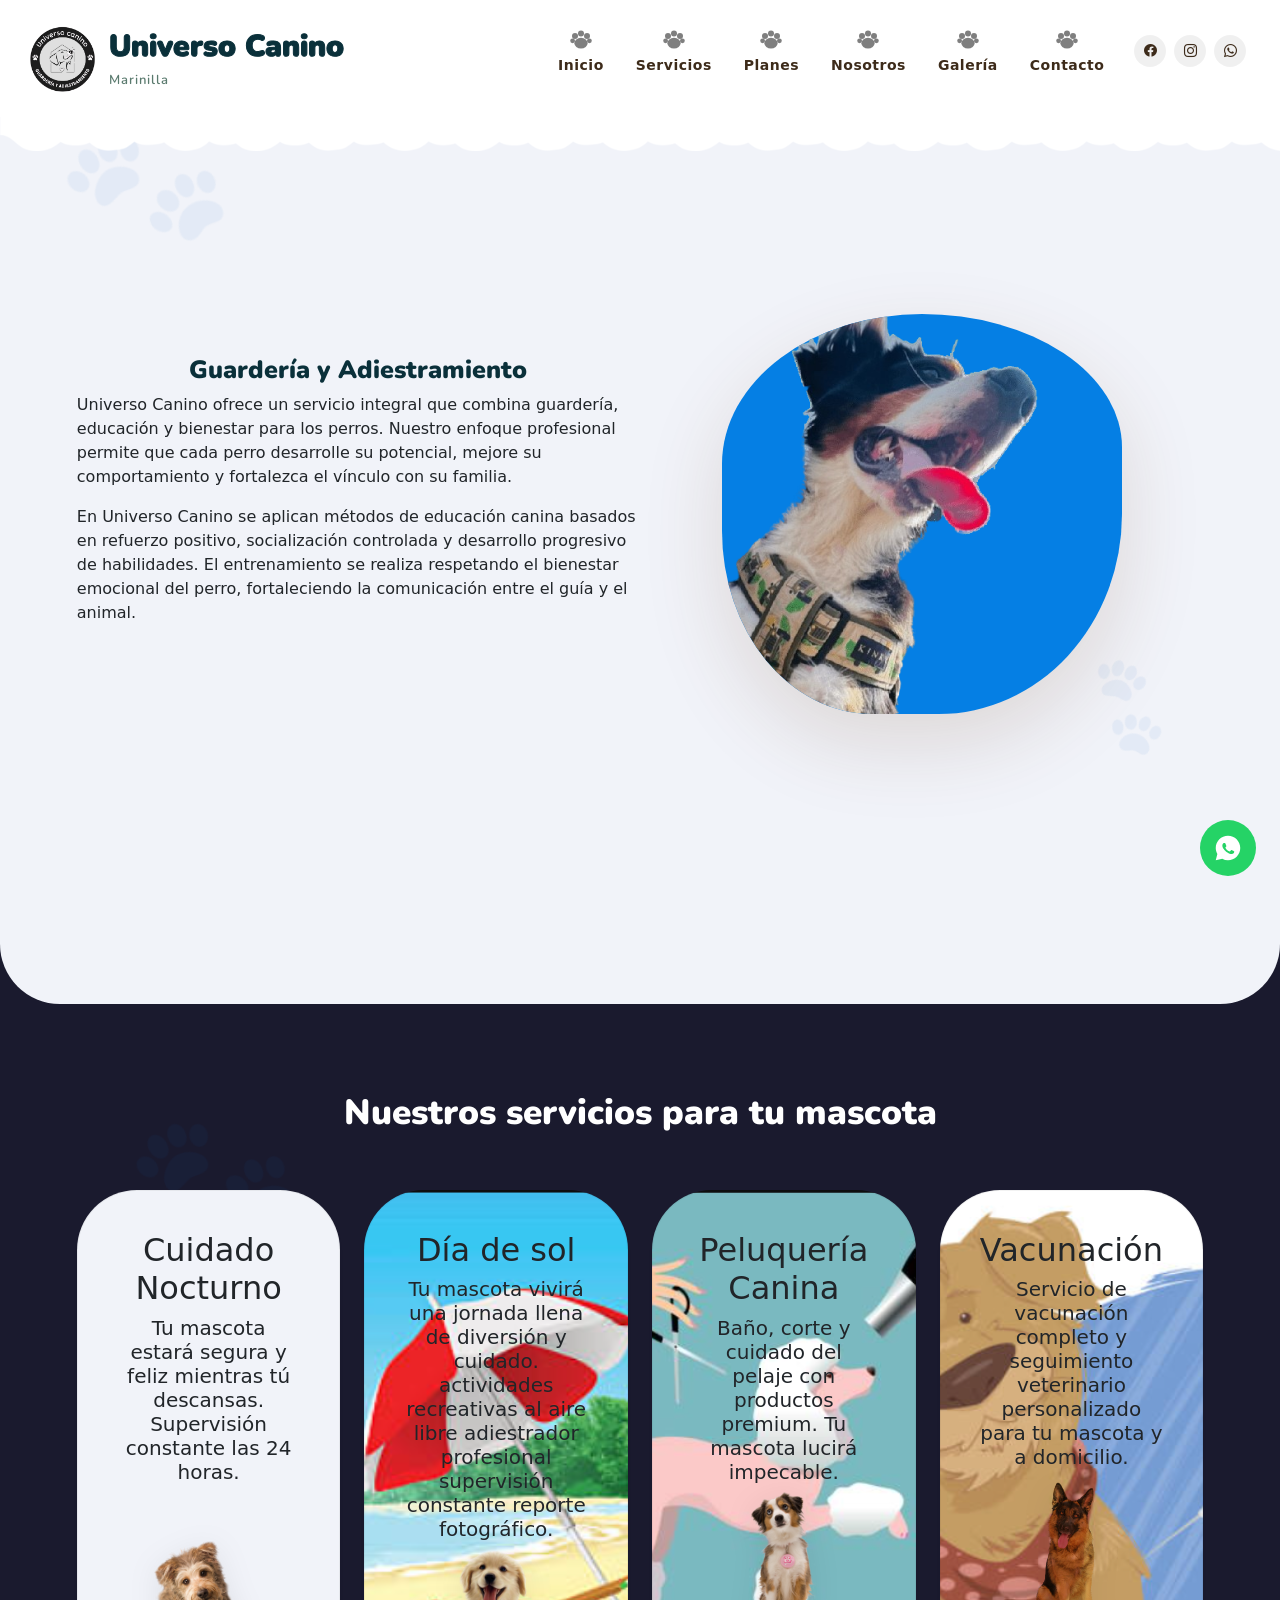
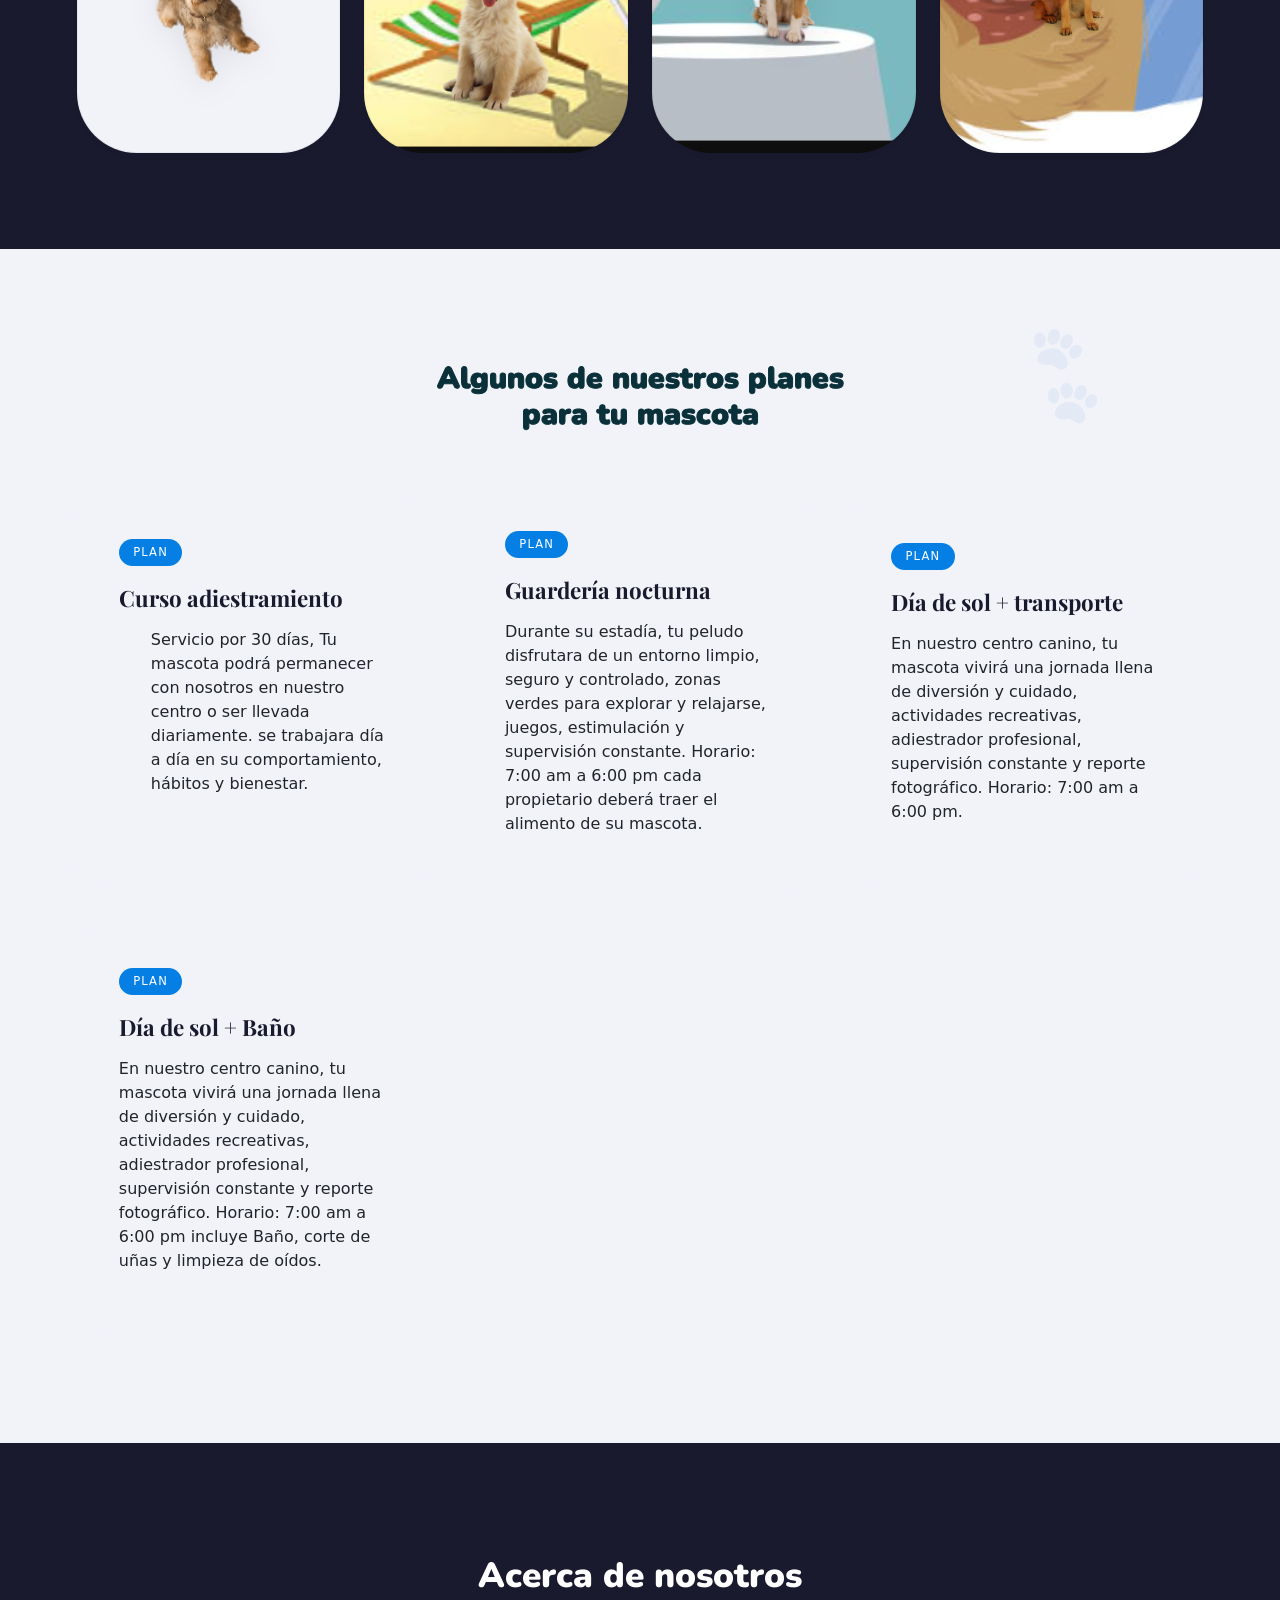
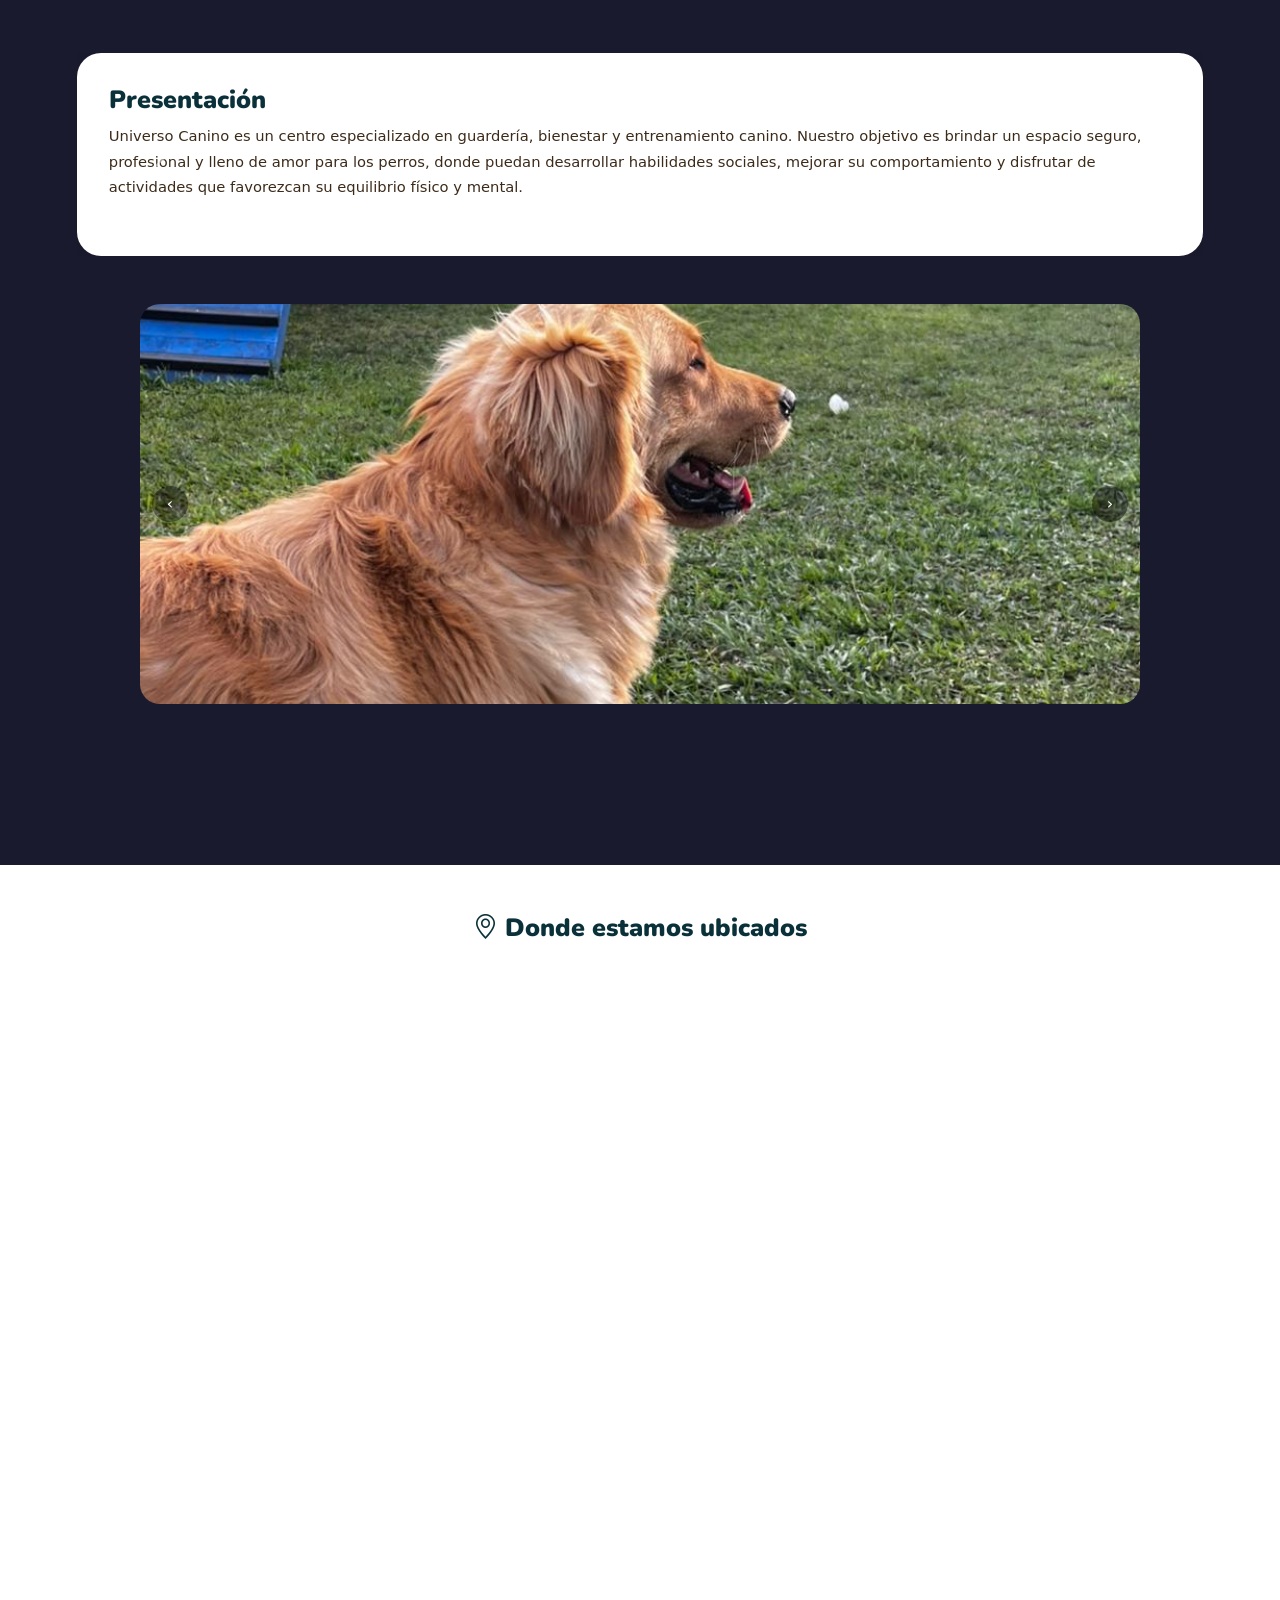
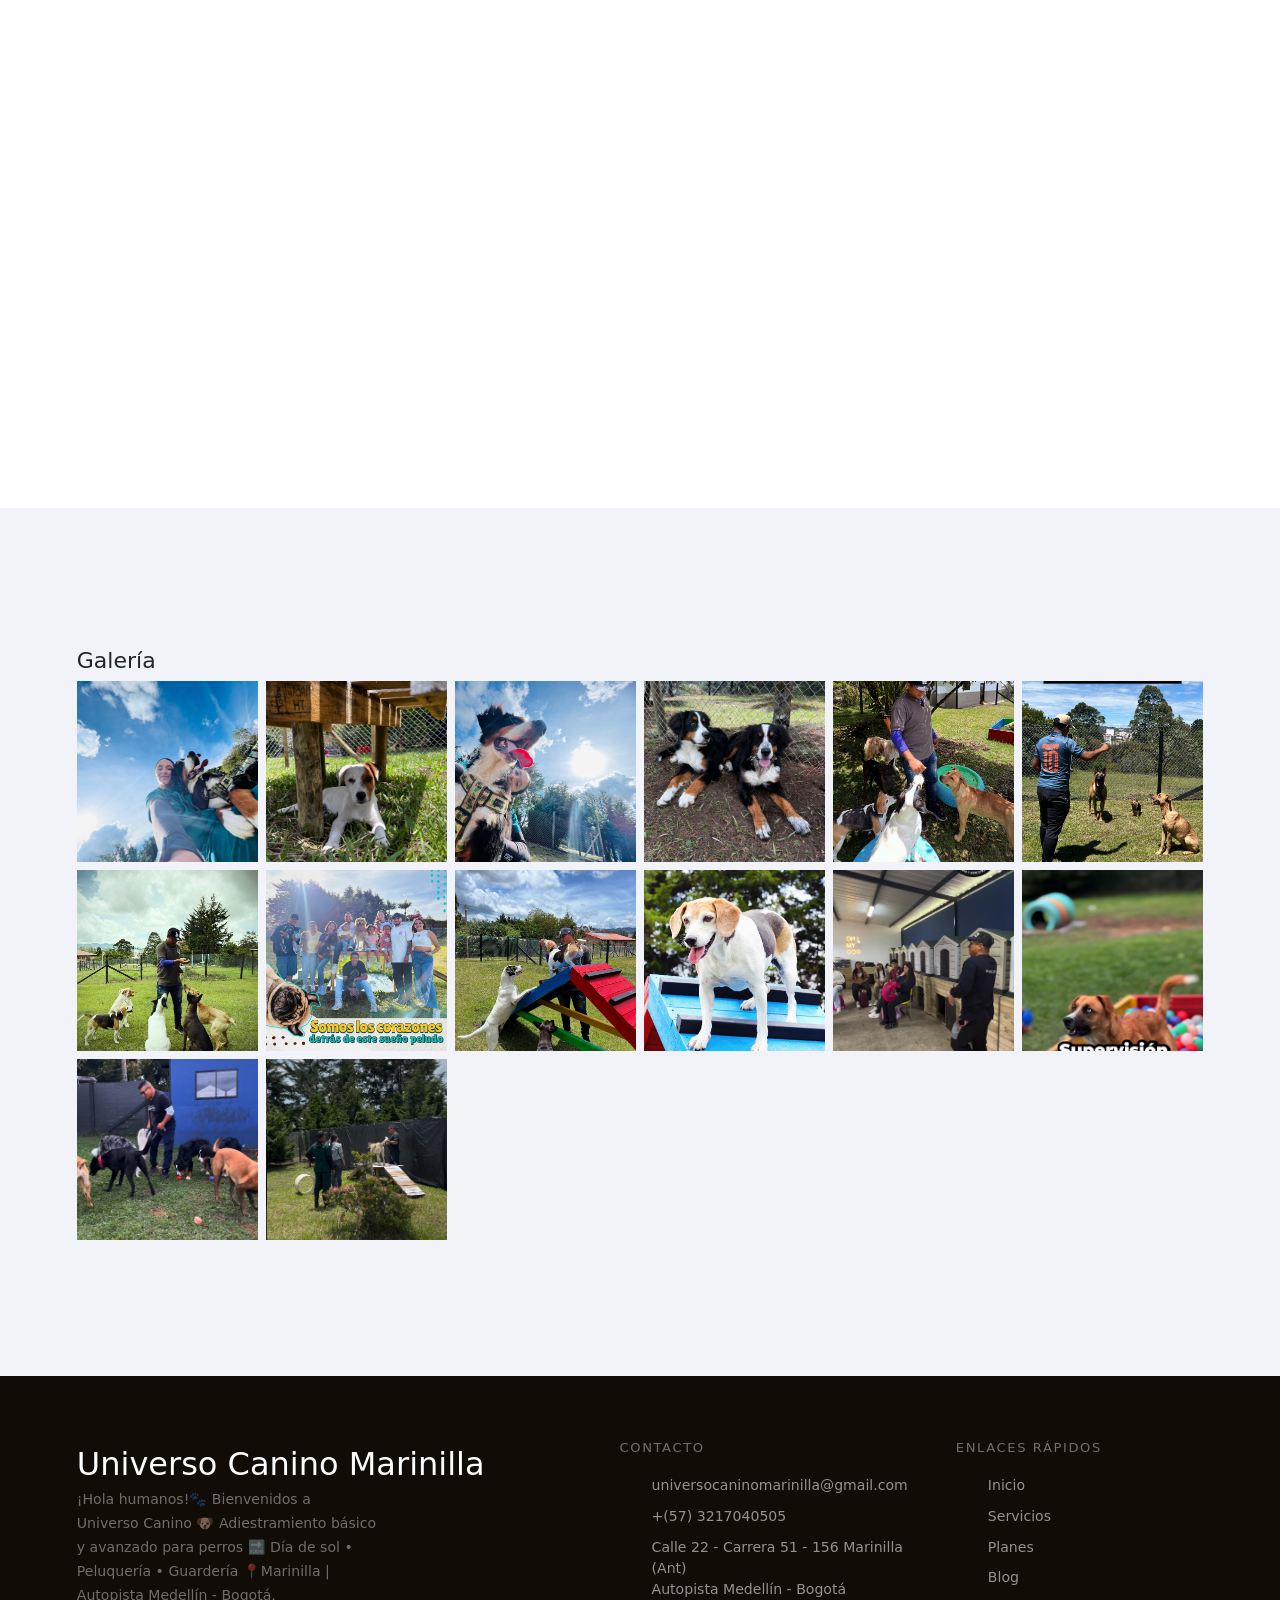
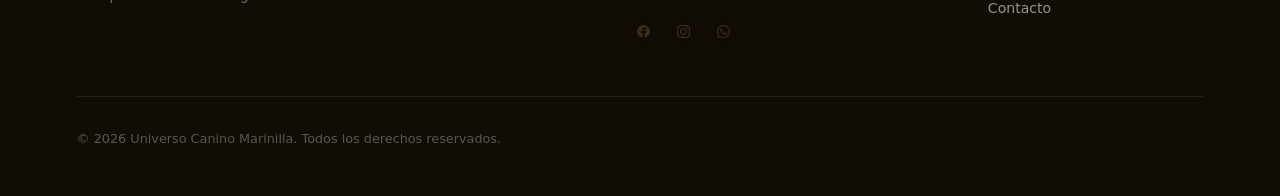
==== index.html @ b0ce4b67 "prueba1" ====
<!DOCTYPE html>
<html lang="es">
  <head>
    <meta charset="UTF-8" />
    <meta name="viewport" content="width=device-width, initial-scale=1.0" />
    <title>Universo Canino</title>
    <link
      href="https://fonts.googleapis.com/css2?family=Playfair+Display:ital,wght@0,700;0,900;1,700&family=DM+Sans:wght@300;400;500&display=swap"
      rel="stylesheet"
    />
    <link href="css/style.css" rel="stylesheet" />
    <link
      rel="stylesheet"
      href="https://cdn.jsdelivr.net/npm/bootstrap-icons@1.13.1/font/bootstrap-icons.min.css"
    />
    <link
      href="css/bootstrap-5.3.8-dist/bootstrap-5.3.8-dist/css/bootstrap.min.css"
      rel="stylesheet"
    />
    <script src="css/bootstrap-5.3.8-dist/bootstrap-5.3.8-dist/js/bootstrap.bundle.min.js"></script>

  </head>
  <body>
    <!-- NAV -->
    <div class="nav-wrapper">
      <nav id="navbar">
        <div class="nav-brand">
          <img src="img/logo.png" alt="universocanino" width="15%" />
          <div>
            <h4 class="title">Universo Canino</h4>
            <h6 class="nav-subtitle">Marinilla</h6>
          </div>
        </div>
        <ul class="nav-links" id="navLinks">
          <li>
            <a href="#inicio">
              <div class="paw-trail">
                <svg class="trail-paw" viewBox="0 0 20 20">
                  <ellipse
                    cx="10"
                    cy="13"
                    rx="6"
                    ry="5"
                    fill="rgba(233,69,96,0.7)"
                  />
                  <circle cx="6" cy="7" r="2.5" fill="rgba(233,69,96,0.7)" />
                  <circle cx="14" cy="7" r="2.5" fill="rgba(233,69,96,0.7)" />
                  <circle cx="3" cy="11" r="2" fill="rgba(233,69,96,0.7)" />
                  <circle cx="17" cy="11" r="2" fill="rgba(233,69,96,0.7)" />
                </svg>
                <svg class="trail-paw" viewBox="0 0 20 20">
                  <ellipse
                    cx="10"
                    cy="13"
                    rx="6"
                    ry="5"
                    fill="rgba(233,69,96,0.5)"
                  />
                  <circle cx="6" cy="7" r="2.5" fill="rgba(233,69,96,0.5)" />
                  <circle cx="14" cy="7" r="2.5" fill="rgba(233,69,96,0.5)" />
                  <circle cx="3" cy="11" r="2" fill="rgba(233,69,96,0.5)" />
                  <circle cx="17" cy="11" r="2" fill="rgba(233,69,96,0.5)" />
                </svg>
                <svg class="trail-paw" viewBox="0 0 20 20">
                  <ellipse
                    cx="10"
                    cy="13"
                    rx="6"
                    ry="5"
                    fill="rgba(233,69,96,0.3)"
                  />
                  <circle cx="6" cy="7" r="2.5" fill="rgba(233,69,96,0.3)" />
                  <circle cx="14" cy="7" r="2.5" fill="rgba(233,69,96,0.3)" />
                  <circle cx="3" cy="11" r="2" fill="rgba(233,69,96,0.3)" />
                  <circle cx="17" cy="11" r="2" fill="rgba(233,69,96,0.3)" />
                </svg>
              </div>
              <svg class="paw-icon" viewBox="0 0 40 40">
                <ellipse class="pad" cx="20" cy="27" rx="11" ry="9" />
                <circle class="toe" cx="10" cy="15" r="5" />
                <circle class="toe" cx="20" cy="11" r="5" />
                <circle class="toe" cx="30" cy="15" r="5" />
                <circle class="toe" cx="6" cy="23" r="4" />
                <circle class="toe" cx="34" cy="23" r="4" />
              </svg>
              Inicio
            </a>
          </li>
          <li>
            <a href="#servicios">
              <div class="paw-trail">
                <svg class="trail-paw" viewBox="0 0 20 20">
                  <ellipse
                    cx="10"
                    cy="13"
                    rx="6"
                    ry="5"
                    fill="rgba(233,69,96,0.7)"
                  />
                  <circle cx="6" cy="7" r="2.5" fill="rgba(233,69,96,0.7)" />
                  <circle cx="14" cy="7" r="2.5" fill="rgba(233,69,96,0.7)" />
                  <circle cx="3" cy="11" r="2" fill="rgba(233,69,96,0.7)" />
                  <circle cx="17" cy="11" r="2" fill="rgba(233,69,96,0.7)" />
                </svg>
                <svg class="trail-paw" viewBox="0 0 20 20">
                  <ellipse
                    cx="10"
                    cy="13"
                    rx="6"
                    ry="5"
                    fill="rgba(233,69,96,0.5)"
                  />
                  <circle cx="6" cy="7" r="2.5" fill="rgba(233,69,96,0.5)" />
                  <circle cx="14" cy="7" r="2.5" fill="rgba(233,69,96,0.5)" />
                  <circle cx="3" cy="11" r="2" fill="rgba(233,69,96,0.5)" />
                  <circle cx="17" cy="11" r="2" fill="rgba(233,69,96,0.5)" />
                </svg>
                <svg class="trail-paw" viewBox="0 0 20 20">
                  <ellipse
                    cx="10"
                    cy="13"
                    rx="6"
                    ry="5"
                    fill="rgba(233,69,96,0.3)"
                  />
                  <circle cx="6" cy="7" r="2.5" fill="rgba(233,69,96,0.3)" />
                  <circle cx="14" cy="7" r="2.5" fill="rgba(233,69,96,0.3)" />
                  <circle cx="3" cy="11" r="2" fill="rgba(233,69,96,0.3)" />
                  <circle cx="17" cy="11" r="2" fill="rgba(233,69,96,0.3)" />
                </svg>
              </div>
              <svg class="paw-icon" viewBox="0 0 40 40">
                <ellipse class="pad" cx="20" cy="27" rx="11" ry="9" />
                <circle class="toe" cx="10" cy="15" r="5" />
                <circle class="toe" cx="20" cy="11" r="5" />
                <circle class="toe" cx="30" cy="15" r="5" />
                <circle class="toe" cx="6" cy="23" r="4" />
                <circle class="toe" cx="34" cy="23" r="4" />
              </svg>
              Servicios
            </a>
          </li>
          <li>
            <a href="#planes">
              <div class="paw-trail">
                <svg class="trail-paw" viewBox="0 0 20 20">
                  <ellipse
                    cx="10"
                    cy="13"
                    rx="6"
                    ry="5"
                    fill="rgba(233,69,96,0.7)"
                  />
                  <circle cx="6" cy="7" r="2.5" fill="rgba(233,69,96,0.7)" />
                  <circle cx="14" cy="7" r="2.5" fill="rgba(233,69,96,0.7)" />
                  <circle cx="3" cy="11" r="2" fill="rgba(233,69,96,0.7)" />
                  <circle cx="17" cy="11" r="2" fill="rgba(233,69,96,0.7)" />
                </svg>
                <svg class="trail-paw" viewBox="0 0 20 20">
                  <ellipse
                    cx="10"
                    cy="13"
                    rx="6"
                    ry="5"
                    fill="rgba(233,69,96,0.5)"
                  />
                  <circle cx="6" cy="7" r="2.5" fill="rgba(233,69,96,0.5)" />
                  <circle cx="14" cy="7" r="2.5" fill="rgba(233,69,96,0.5)" />
                  <circle cx="3" cy="11" r="2" fill="rgba(233,69,96,0.5)" />
                  <circle cx="17" cy="11" r="2" fill="rgba(233,69,96,0.5)" />
                </svg>
                <svg class="trail-paw" viewBox="0 0 20 20">
                  <ellipse
                    cx="10"
                    cy="13"
                    rx="6"
                    ry="5"
                    fill="rgba(233,69,96,0.3)"
                  />
                  <circle cx="6" cy="7" r="2.5" fill="rgba(233,69,96,0.3)" />
                  <circle cx="14" cy="7" r="2.5" fill="rgba(233,69,96,0.3)" />
                  <circle cx="3" cy="11" r="2" fill="rgba(233,69,96,0.3)" />
                  <circle cx="17" cy="11" r="2" fill="rgba(233,69,96,0.3)" />
                </svg>
              </div>
              <svg class="paw-icon" viewBox="0 0 40 40">
                <ellipse class="pad" cx="20" cy="27" rx="11" ry="9" />
                <circle class="toe" cx="10" cy="15" r="5" />
                <circle class="toe" cx="20" cy="11" r="5" />
                <circle class="toe" cx="30" cy="15" r="5" />
                <circle class="toe" cx="6" cy="23" r="4" />
                <circle class="toe" cx="34" cy="23" r="4" />
              </svg>
              Planes
            </a>
          </li>
          <li>
            <a href="#nosotros">
              <div class="paw-trail">
                <svg class="trail-paw" viewBox="0 0 20 20">
                  <ellipse
                    cx="10"
                    cy="13"
                    rx="6"
                    ry="5"
                    fill="rgba(233,69,96,0.7)"
                  />
                  <circle cx="6" cy="7" r="2.5" fill="rgba(233,69,96,0.7)" />
                  <circle cx="14" cy="7" r="2.5" fill="rgba(233,69,96,0.7)" />
                  <circle cx="3" cy="11" r="2" fill="rgba(233,69,96,0.7)" />
                  <circle cx="17" cy="11" r="2" fill="rgba(233,69,96,0.7)" />
                </svg>
                <svg class="trail-paw" viewBox="0 0 20 20">
                  <ellipse
                    cx="10"
                    cy="13"
                    rx="6"
                    ry="5"
                    fill="rgba(233,69,96,0.5)"
                  />
                  <circle cx="6" cy="7" r="2.5" fill="rgba(233,69,96,0.5)" />
                  <circle cx="14" cy="7" r="2.5" fill="rgba(233,69,96,0.5)" />
                  <circle cx="3" cy="11" r="2" fill="rgba(233,69,96,0.5)" />
                  <circle cx="17" cy="11" r="2" fill="rgba(233,69,96,0.5)" />
                </svg>
                <svg class="trail-paw" viewBox="0 0 20 20">
                  <ellipse
                    cx="10"
                    cy="13"
                    rx="6"
                    ry="5"
                    fill="rgba(233,69,96,0.3)"
                  />
                  <circle cx="6" cy="7" r="2.5" fill="rgba(233,69,96,0.3)" />
                  <circle cx="14" cy="7" r="2.5" fill="rgba(233,69,96,0.3)" />
                  <circle cx="3" cy="11" r="2" fill="rgba(233,69,96,0.3)" />
                  <circle cx="17" cy="11" r="2" fill="rgba(233,69,96,0.3)" />
                </svg>
              </div>
              <svg class="paw-icon" viewBox="0 0 40 40">
                <ellipse class="pad" cx="20" cy="27" rx="11" ry="9" />
                <circle class="toe" cx="10" cy="15" r="5" />
                <circle class="toe" cx="20" cy="11" r="5" />
                <circle class="toe" cx="30" cy="15" r="5" />
                <circle class="toe" cx="6" cy="23" r="4" />
                <circle class="toe" cx="34" cy="23" r="4" />
              </svg>
              Nosotros
            </a>
          </li>
          <li>
            <a href="#blog">
              <div class="paw-trail">
                <svg class="trail-paw" viewBox="0 0 20 20">
                  <ellipse
                    cx="10"
                    cy="13"
                    rx="6"
                    ry="5"
                    fill="rgba(233,69,96,0.7)"
                  />
                  <circle cx="6" cy="7" r="2.5" fill="rgba(233,69,96,0.7)" />
                  <circle cx="14" cy="7" r="2.5" fill="rgba(233,69,96,0.7)" />
                  <circle cx="3" cy="11" r="2" fill="rgba(233,69,96,0.7)" />
                  <circle cx="17" cy="11" r="2" fill="rgba(233,69,96,0.7)" />
                </svg>
                <svg class="trail-paw" viewBox="0 0 20 20">
                  <ellipse
                    cx="10"
                    cy="13"
                    rx="6"
                    ry="5"
                    fill="rgba(233,69,96,0.5)"
                  />
                  <circle cx="6" cy="7" r="2.5" fill="rgba(233,69,96,0.5)" />
                  <circle cx="14" cy="7" r="2.5" fill="rgba(233,69,96,0.5)" />
                  <circle cx="3" cy="11" r="2" fill="rgba(233,69,96,0.5)" />
                  <circle cx="17" cy="11" r="2" fill="rgba(233,69,96,0.5)" />
                </svg>
                <svg class="trail-paw" viewBox="0 0 20 20">
                  <ellipse
                    cx="10"
                    cy="13"
                    rx="6"
                    ry="5"
                    fill="rgba(233,69,96,0.3)"
                  />
                  <circle cx="6" cy="7" r="2.5" fill="rgba(233,69,96,0.3)" />
                  <circle cx="14" cy="7" r="2.5" fill="rgba(233,69,96,0.3)" />
                  <circle cx="3" cy="11" r="2" fill="rgba(233,69,96,0.3)" />
                  <circle cx="17" cy="11" r="2" fill="rgba(233,69,96,0.3)" />
                </svg>
              </div>
              <svg class="paw-icon" viewBox="0 0 40 40">
                <ellipse class="pad" cx="20" cy="27" rx="11" ry="9" />
                <circle class="toe" cx="10" cy="15" r="5" />
                <circle class="toe" cx="20" cy="11" r="5" />
                <circle class="toe" cx="30" cy="15" r="5" />
                <circle class="toe" cx="6" cy="23" r="4" />
                <circle class="toe" cx="34" cy="23" r="4" />
              </svg>
              Galería
            </a>
          </li>
          <li>
            <a href="#contacto">
              <div class="paw-trail">
                <svg class="trail-paw" viewBox="0 0 20 20">
                  <ellipse
                    cx="10"
                    cy="13"
                    rx="6"
                    ry="5"
                    fill="rgba(233,69,96,0.7)"
                  />
                  <circle cx="6" cy="7" r="2.5" fill="rgba(233,69,96,0.7)" />
                  <circle cx="14" cy="7" r="2.5" fill="rgba(233,69,96,0.7)" />
                  <circle cx="3" cy="11" r="2" fill="rgba(233,69,96,0.7)" />
                  <circle cx="17" cy="11" r="2" fill="rgba(233,69,96,0.7)" />
                </svg>
                <svg class="trail-paw" viewBox="0 0 20 20">
                  <ellipse
                    cx="10"
                    cy="13"
                    rx="6"
                    ry="5"
                    fill="rgba(233,69,96,0.5)"
                  />
                  <circle cx="6" cy="7" r="2.5" fill="rgba(233,69,96,0.5)" />
                  <circle cx="14" cy="7" r="2.5" fill="rgba(233,69,96,0.5)" />
                  <circle cx="3" cy="11" r="2" fill="rgba(233,69,96,0.5)" />
                  <circle cx="17" cy="11" r="2" fill="rgba(233,69,96,0.5)" />
                </svg>
                <svg class="trail-paw" viewBox="0 0 20 20">
                  <ellipse
                    cx="10"
                    cy="13"
                    rx="6"
                    ry="5"
                    fill="rgba(233,69,96,0.3)"
                  />
                  <circle cx="6" cy="7" r="2.5" fill="rgba(233,69,96,0.3)" />
                  <circle cx="14" cy="7" r="2.5" fill="rgba(233,69,96,0.3)" />
                  <circle cx="3" cy="11" r="2" fill="rgba(233,69,96,0.3)" />
                  <circle cx="17" cy="11" r="2" fill="rgba(233,69,96,0.3)" />
                </svg>
              </div>
              <svg class="paw-icon" viewBox="0 0 40 40">
                <ellipse class="pad" cx="20" cy="27" rx="11" ry="9" />
                <circle class="toe" cx="10" cy="15" r="5" />
                <circle class="toe" cx="20" cy="11" r="5" />
                <circle class="toe" cx="30" cy="15" r="5" />
                <circle class="toe" cx="6" cy="23" r="4" />
                <circle class="toe" cx="34" cy="23" r="4" />
              </svg>
              Contacto
            </a>
          </li>
          <br /><br />
          <div class="social-links">
            <a
              href="https://www.facebook.com/profile.php?id=61578626530983"
              target="_blank"
              title="Facebook"
              class="social-icon facebook"
            >
              <i class="bi bi-facebook"></i>
            </a>
            <a
              href="https://www.instagram.com/universocaninomarinilla"
              target="_blank"
              title="instagram"
              class="social-icon instagram"
            >
              <i class="bi bi-instagram"></i>
            </a>
            <a
              href="https://wa.me/+573217040505"
              target="_blank"
              title="whatsapp"
              class="social-icon whatsapp"
            >
              <i class="bi bi-whatsapp"></i>
            </a>
          </div>
        </ul>
        <button
          class="nav-burger"
          id="navBurger"
          aria-label="Abrir menú"
          aria-expanded="false"
        >
          <span></span>
          <span></span>
          <span></span>
        </button>
      </nav>
      <div
        class="header-shape"
        style="background-image: url(img/navbar/headercloud.png)"
      ></div>
    </div>
    <!-- HERO -->
    <br />
    
    <section class="hero" id="inicio">
      <div class="hero-text">
        <h5 class="sub-title text-center">Guardería y Adiestramiento</h5>
        <p>
          Universo Canino ofrece un servicio integral que combina guardería,
          educación y bienestar para los perros. Nuestro enfoque profesional
          permite que cada perro desarrolle su potencial, mejore su
          comportamiento y fortalezca el vínculo con su familia.
        </p>
        <p>
          En Universo Canino se aplican métodos de educación canina basados en
          refuerzo positivo, socialización controlada y desarrollo progresivo de
          habilidades. El entrenamiento se realiza respetando el bienestar
          emocional del perro, fortaleciendo la comunicación entre el guía y el
          animal.
        </p>
        <div class="hero-stats"></div>
      </div>
      <div class="hero-visual">
        <div class="hero-img-wrap">
          <img
            src="img/doglogo.png"
            class="d-inline-block w-100 hero-carousel-img"
            alt="Perro 1"
          />
        </div>
      </div>
    </section>
    <!-- SERVICIOS -->
    <section class="services" id="servicios">
      <br /><br />
      <div class="section-head reveal">
        <br />
        <h2 class="sub-title-white text-center">
          Nuestros servicios para tu mascota
        </h2>
        <div class="paw-bg p1">🐾</div>
      </div>
      <div class="services-grid">
        <div
          class="service-card reveal"
          style="
            background-image: url('img/noche.png');
            background-size: cover;
            background-position: center;
          "
        >
          <div class="text-center">
            <h2>Cuidado Nocturno</h2>
            <h5>
              Tu mascota estará segura y feliz mientras tú descansas.
              Supervisión constante las 24 horas.
            </h5>
            <br /><br />
            <img src="img/dogcard7.png" width="60%" alt="..." />
          </div>
        </div>
        <div
          class="service-card reveal"
          style="
            background-image: url('img/sol.PNG');
            background-size: cover;
            background-position: center;
          "
        >
          <div class="text-center">
            <h2>Día de sol</h2>
            <h5>
              Tu mascota vivirá una jornada llena de diversión y cuidado.
              actividades recreativas al aire libre adiestrador profesional
              supervisión constante reporte fotográfico.
            </h5>
            <img src="img/dogcard4.png" width="60%" alt="..." />
          </div>
        </div>

        <div
          class="service-card reveal"
          style="
            background-image: url('img/peluqueria.PNG');
            background-size: cover;
            background-position: center;
          "
        >
          <div class="text-center">
            <h2>Peluquería Canina</h2>
            <h5>
              Baño, corte y cuidado del pelaje con productos premium. Tu mascota
              lucirá impecable.
            </h5>
            <img src="img/dogcard6.png" width="60%" alt="..." />
          </div>
        </div>
        <div
          class="service-card reveal"
          style="
            background-image: url('img/vacuna.PNG');
            background-size: cover;
            background-position: center;
          "
        >
          <div class="text-center">
            <h2>Vacunación</h2>
            <h5>
              Servicio de vacunación completo y seguimiento veterinario
              personalizado para tu mascota y a domicilio.
            </h5>
            <img src="img/dogcard5.png" width="60%" alt="..." />
          </div>
        </div>
      </div>
    </section>
    <div class="paw-bg p1">🐾</div>
    <!--Planes-->
    <section class="pricing" id="planes">
      <div class="section-head reveal" style="text-align: center">
        <h3 class="title">
          Algunos de nuestros planes<br />
          <div class="paw-bg p2">🐾</div>
          para tu mascota
        </h3>
      </div>
      <div class="paw-bg p2">🐾</div>
      <div class="pricing-grid">
        <div class="pricing-card reveal">
          <span class="plan-badge">Plan</span>
          <h3>Curso adiestramiento</h3>

          <ul class="feature-list">
            <p>
              Servicio por 30 días, Tu mascota podrá permanecer con nosotros en
              nuestro centro o ser llevada diariamente. se trabajara día a día
              en su comportamiento, hábitos y bienestar.
            </p>
          </ul>
        </div>
        <div class="pricing-card reveal">
          <span class="plan-badge">Plan</span>
          <h3>Guardería nocturna</h3>
          <p>
            Durante su estadía, tu peludo disfrutara de un entorno limpio,
            seguro y controlado, zonas verdes para explorar y relajarse, juegos,
            estimulación y supervisión constante. Horario: 7:00 am a 6:00 pm
            cada propietario deberá traer el alimento de su mascota.
          </p>
        </div>
        <div class="pricing-card reveal">
          <span class="plan-badge">Plan</span>
          <h3>Día de sol + transporte</h3>

          <p>
            En nuestro centro canino, tu mascota vivirá una jornada llena de
            diversión y cuidado, actividades recreativas, adiestrador
            profesional, supervisión constante y reporte fotográfico. Horario:
            7:00 am a 6:00 pm.
          </p>
        </div>
        <div class="pricing-card reveal">
          <span class="plan-badge">Plan</span>
          <h3>Día de sol + Baño</h3>
          <p>
            En nuestro centro canino, tu mascota vivirá una jornada llena de
            diversión y cuidado, actividades recreativas, adiestrador
            profesional, supervisión constante y reporte fotográfico. Horario:
            7:00 am a 6:00 pm incluye Baño, corte de uñas y limpieza de oídos.
          </p>
        </div>
      </div>
    </section>

    <!-- Nosotros -->
    <section class="testimonials" id="nosotros">
      <div class="section-head reveal" style="text-align: center">
        <h2 class="sub-title-white">Acerca de nosotros</h2>
      </div>
      <div id="carouselExampleRide" class="carousel slide" data-bs-ride="true">
        <div class="carousel-inner">
          <div class="carousel-item active">
            <div class="testimonial-card reveal">
              <h3 class="sub-title">Presentación</h3>
              <p>
                Universo Canino es un centro especializado en guardería,
                bienestar y entrenamiento canino. Nuestro objetivo es brindar un
                espacio seguro, profesional y lleno de amor para los perros,
                donde puedan desarrollar habilidades sociales, mejorar su
                comportamiento y disfrutar de actividades que favorezcan su
                equilibrio físico y mental.
              </p>
            </div>
          </div>
          <div class="carousel-item">
            <div class="testimonial-card reveal">
              <h3 class="sub-title">Misión</h3>
              <p>
                Brindar servicios profesionales de guardería y adiestramiento
                canino que contribuyan al bienestar, equilibrio y desarrollo de
                los perros, promoviendo una convivencia armoniosa entre los
                animales y sus familias mediante técnicas modernas de educación
                y socialización.
              </p>
            </div>
          </div>
          <div class="carousel-item">
            <div class="testimonial-card reveal">
              <h3 class="sub-title">Visión</h3>
              <p>
                Ser reconocido como uno de los centros de guardería y
                entrenamiento canino más confiables y profesionales de la
                región, destacándonos por la calidad del servicio, el respeto
                por los animales y la formación especializada en comportamiento
                y trabajo canino.
              </p>
            </div>
          </div>
          <div class="carousel-item">
            <div class="testimonial-card reveal">
              <h3 class="sub-title">Metodología de Entrenamiento</h3>
              <p>
                En Universo Canino se aplican métodos de educación canina
                basados en refuerzo positivo, socialización controlada y
                desarrollo progresivo de habilidades. El entrenamiento se
                realiza respetando el bienestar emocional del perro,
                fortaleciendo la comunicación entre el guía y el animal.
              </p>
            </div>
          </div>
        </div>
        <br />
        <button
          class="carousel-control-prev"
          type="button"
          data-bs-target="#carouselExampleRide"
          data-bs-slide="prev"
        >
          <span class="carousel-control-prev-icon" aria-hidden="true"></span>
          <span class="visually-hidden">Previous</span>
        </button>
        <button
          class="carousel-control-next"
          type="button"
          data-bs-target="#carouselExampleRide"
          data-bs-slide="next"
        >
          <span class="carousel-control-next-icon" aria-hidden="true"></span>
          <span class="visually-hidden">Next</span>
        </button>
      </div>

      <div class="carousel-wrap">
        <div class="carousel-track" id="track">
          <div class="carousel-slide">
            <img src="img/place1.jpeg" alt="place 1" />
          </div>
          <div class="carousel-slide">
            <img src="img/place2.jpeg" alt="place 2" />
          </div>
          <div class="carousel-slide">
            <img src="img/place3.jpeg" alt="place 3" />
          </div>
          <div class="carousel-slide">
            <img src="img/place4.png" alt="place 4" />
          </div>
        </div>
        <button class="carousel-btn prev" onclick="move(-1)">&#8249;</button>
        <button class="carousel-btn next" onclick="move(1)">&#8250;</button>
      </div>
      <div class="carousel-dots" id="dots">
        <button class="dot active" onclick="goTo(0)"></button>
        <button class="dot" onclick="goTo(1)"></button>
        <button class="dot" onclick="goTo(2)"></button>
        <button class="dot" onclick="goTo(3)"></button>
        <button class="dot" onclick="goTo(4)"></button>
      </div>
    </section>
    <div class="text-center">
      <br />
      <br />
      <h3 class="sub-title">
        <i class="bi bi-geo-alt"></i> Donde estamos ubicados
      </h3>
      <br />
      <div class="container py-5">
        <div class="row align-items-center g-4">
      
          <!-- Instagram -->
          <div class="col-12 col-md-6 d-flex justify-content-center">
            <blockquote class="instagram-media"
              data-instgrm-captioned
              data-instgrm-permalink="https://www.instagram.com/reel/DVwI6kXAcwP/?utm_source=ig_embed&utm_campaign=loading"
              data-instgrm-version="14"
              style="max-width: 100%; width: 100%; margin: 0;">         
            </blockquote>
            <script async src="//www.instagram.com/embed.js"></script>
          </div>
      
          <!-- Mapa -->
          <div class="col-12 col-md-6">
            <iframe
              src="https://www.google.com/maps/embed?pb=!1m18!1m12!1m3!1d531.3065883058416!2d-75.35279777219459!3d6.176136690448917!2m3!1f0!2f0!3f0!3m2!1i1024!2i768!4f13.1!3m3!1m2!1s0x8e469fb17dd71da7%3A0xfe5f7c275b003f6e!2sUniverso%20Canino%20Marinilla!5e1!3m2!1ses!2sco!4v1775339931181!5m2!1ses!2sco"
              width="100%"
              height="1030"
              style="border: 0; border-radius: 12px;"
              allowfullscreen=""
              loading="lazy"
              referrerpolicy="no-referrer-when-downgrade">
            </iframe>
          </div>
      
        </div>
      </div>
    </div>
    <!-- BLOG -->
    <section class="blog" id="blog">
      <div class="album-wrap">
        <p class="album-title">Galería</p>
        <div style="position: relative">
          <div class="album-grid" id="grid">
            <div class="photo-item" onclick="openLb(0)">
              <img
                src="img/galery/galery1.jpeg"
                alt="foto 1"
              />             
            </div>
            <div class="photo-item" onclick="openLb(1)">
              <img
              src="img/galery/galery2.jpeg"
                alt="foto 2"
              />              
            </div>
            <div class="photo-item" onclick="openLb(2)">
              <img
              src="img/galery/galery3.jpeg"
                alt="foto 3"
              />
              
            </div>
            <div class="photo-item" onclick="openLb(3)">
              <img
              src="img/galery/galery4.jpeg"
                alt="foto 4"
              />
             
            </div>
            <div class="photo-item" onclick="openLb(4)">
              <img
              src="img/galery/galery5.jpg"
                alt="foto 5"
              />
             
            </div>
            <div class="photo-item" onclick="openLb(5)">
              <img
              src="img/galery/galery6.jpg"
                alt="foto 6"
              />
             
            </div>
            <div class="photo-item" onclick="openLb(6)">
              <img
              src="img/galery/galery7.jpg"
                alt="foto 7"
              />
             
            </div>
            <div class="photo-item" onclick="openLb(7)">
              <img
              src="img/galery/galery8.jpg"
                alt="foto 8"
              />             
            </div>
            <div class="photo-item" onclick="openLb(8)">
              <img
              src="img/galery/galery9.jpg"
                alt="foto 8"
              />             
            </div>
            <div class="photo-item" onclick="openLb(9)">
              <img
              src="img/galery/galery10.jpg"
                alt="foto 8"
              />             
            </div>
            <div class="photo-item" onclick="openLb(10)">
              <img
              src="img/galery/galery11.PNG"
                alt="foto 8"
              />             
            </div>
            <div class="photo-item" onclick="openLb(11)">
              <img
              src="img/galery/galery12.PNG"
                alt="foto 8"
              />             
            </div>
            <div class="photo-item" onclick="openLb(12)">
              <img
              src="img/galery/galery13.PNG"
                alt="foto 8"
              />             
            </div>
            <div class="photo-item" onclick="openLb(13)">
              <img
              src="img/galery/galery15.PNG"
                alt="foto 8"
              />             
            </div>
            
          </div>

          <div class="lightbox" id="lb">
            <button class="lb-close" onclick="closeLb()">&#10005;</button>
            <button class="lb-nav lb-prev" onclick="lbMove(-1)">&#8249;</button>
            <img id="lb-img" src="" alt="" />
            <button class="lb-nav lb-next" onclick="lbMove(1)">&#8250;</button>
            <span class="lb-counter" id="lb-counter"></span>
          </div>
        </div>
      </div>
    </section>

    <!-- FOOTER -->
    <footer>
      <section id="contacto">
      <div class="footer-top">
        <div class="footer-brand">
          <span class="nav-logo">Universo <span>Canino</small> Marinilla</small>
          <p>
            ¡Hola humanos!🐾 Bienvenidos a Universo Canino
            🐶 Adiestramiento básico y avanzado para perros
            🔜 Día de sol • Peluquería • Guardería
            📍Marinilla | Autopista Medellín - Bogotá.         
                      </p>
          
        </div>
        <div class="footer-col">
          <h4>Contacto</h4>
          <ul>
            <li>universocaninomarinilla@gmail.com</li>
            <li>+(57) 3217040505</li>
            <li>Calle 22 - Carrera 51 - 156 Marinilla (Ant)<br />Autopista Medellín - Bogotá</li>
          </ul>
          <div class="social-links">
            <a
              href="https://www.facebook.com/profile.php?id=61578626530983"
              target="_blank"
              title="Facebook"
              class="social-icon facebook"
            >
              <i class="bi bi-facebook"></i>
            </a>
            <a
              href="https://www.instagram.com/universocaninomarinilla"
              target="_blank"
              title="instagram"
              class="social-icon instagram"
            >
              <i class="bi bi-instagram"></i>
            </a>
            <a
              href="https://wa.me/+573217040505"
              target="_blank"
              title="whatsapp"
              class="social-icon whatsapp"
            >
              <i class="bi bi-whatsapp"></i>
            </a>
          </div>
        </div>
        <div class="footer-col">
          <h4>Enlaces rápidos</h4>
          <ul>
            <li><a href="#inicio">Inicio</a></li>
            <li><a href="#servicios">Servicios</a></li>
            <li><a href="#planes">Planes</a></li>
            <li><a href="#nosotros">Blog</a></li>
            <li><a href="#contacto">Contacto</a></li>
          </ul>
        </div>
      </div>
      <div class="footer-bottom">
        <p>© 2026 Universo Canino Marinilla. Todos los derechos reservados.</p>        
      </div>
    </section>
    </footer> 

    <a href="https://wa.me/573217040505" target="_blank" class="whatsapp-btn">
      <svg
        xmlns="http://www.w3.org/2000/svg"
        width="28"
        height="28"
        viewBox="0 0 32 32"
        fill="white"
      >
        <path
          d="M16 2C8.28 2 2 8.28 2 16c0 2.47.67 4.79 1.83 6.78L2 30l7.45-1.8A13.93 13.93 0 0 0 16 30c7.72 0 14-6.28 14-14S23.72 2 16 2zm7.1 19.1c-.3.84-1.76 1.6-2.42 1.67-.62.07-1.2.3-4.04-.84-3.38-1.35-5.56-4.8-5.73-5.02-.17-.22-1.36-1.8-1.36-3.44 0-1.63.86-2.44 1.16-2.77.3-.33.66-.41.88-.41.22 0 .44 0 .63.01.2.01.48-.08.75.57.3.7 1 2.42 1.09 2.6.09.17.14.38.03.6-.11.22-.17.36-.33.55-.17.2-.35.44-.5.59-.17.17-.34.35-.15.68.2.33.87 1.43 1.87 2.32 1.28 1.14 2.37 1.5 2.7 1.67.33.17.52.14.72-.08.2-.22.85-.99 1.07-1.33.22-.33.44-.28.74-.17.3.11 1.9.9 2.23 1.06.33.17.55.25.63.39.08.14.08.8-.22 1.65z"
        />
      </svg>
    </a>
    <script src="scriptgalery.js"></script>
    <script src="scriptsweb.js">    
    </script>  
  </body>
</html>
---- css/style.css ----
@import url('https://fonts.googleapis.com/css2?family=Nunito:wght@400;700;800&family=Playfair+Display:ital,wght@0,700;0,900;1,700&family=DM+Sans:wght@300;400;500&display=swap');

*,
*::before,
*::after {
  box-sizing: border-box;
  margin: 0;
  padding: 0;
}
.title {
  font-family: 'Nunito', sans-serif;
  color: #0a303a;
  margin-top: 0px;
  font-style: normal;
  font-size: 30px;
  font-weight: 900;
  text-transform: inherit;
  -webkit-text-stroke: 1px #0a303a; /* añade grosor extra al contorno */
}

.sub-title{
  font-family: 'Nunito', sans-serif;
  color: #0a303a;
  margin-top: 0px;
  font-style: normal;
  font-size: 25px;
  font-weight: 900;
  text-transform: inherit;
  }
  .sub-title-white{
    font-family: 'Nunito', sans-serif;
    color: #ffffff;
    margin-top: 0px;
    font-style: normal;
    font-size: 35px;
    font-weight: 900;
    text-transform: inherit;
    }
:root {
  --cream: #f1f3f9;
  --warm: #f5e6d3;
  --blue: #057fe4;
  --orange-light: #dfd5d0;
  --dark: #1a1a2e;
  --brown: #0a5fa8;
  --text: #3D2B1A;
  --muted: #5a7a6e;
  --white: #FFFFFF;
  --card-bg: #FFF9F3;
}

html { scroll-behavior: smooth; }

body {
  font-family: 'DM Sans', sans-serif;
  background: var(--cream);
  color: var(--text);
  overflow-x: hidden;
}

/* ── NAV WRAPPER (fixed, contiene nav + header-shape) ── */
.nav-wrapper {
  position: fixed;
  top: 0;
  left: 0;
  right: 0;
  z-index: 100;
  display: flex;        
  flex-direction: column;
  overflow: hidden;    
}

nav {
  display: flex;
  align-items: center;
  justify-content: space-between;
  padding: 1.2rem 2%;
  background-color: #ffffff;
  background-image: url(../img/navbar/headercloud.png);
  background-repeat: no-repeat;
  background-position: center;
  background-size: 100% 100%;
  transition: box-shadow .3s;
}

nav.scrolled {
  box-shadow: 0 4px 30px rgba(26, 18, 8, .08);
}

.nav-brand {
  display: flex;
  align-items: center;
  gap: 10px;      
}
.nav-subtitle {
  font-family: 'Nunito', sans-serif;
  font-size: 13px;
  color: var(--muted);
  font-weight: 600;
  margin: 0;
  letter-spacing: 1px;
}
.header-shape {
  width: 100%;
  height: 40px;
  background-repeat: no-repeat;
  background-size: 100% 100%;
  background-position: center;
  pointer-events: none;
  display: block;
  margin-top: -6px; /* aumenta este valor hasta que desaparezca el espacio */
}


/* ── NAV LINKS ── */
.nav-links {
  list-style: none;
  display: flex;
  align-items: center;
  gap: 4px;
  position: relative;
  z-index: 1;
}

.nav-links li a {
  display: flex;
  flex-direction: column;
  align-items: center;
  gap: 4px;
  text-decoration: none;
  color: var(--text);
  font-size: 14px;
  font-weight: 700;
  letter-spacing: 0.5px;
  padding: 8px 14px 6px;
  border-radius: 12px;
  position: relative;
  transition: color 0.25s, background 0.25s;
  overflow: hidden;
}

.nav-links li a:hover {
  color: var(--blue);
 
}

/* ── PAW ICON ── */
.paw-icon {
  width: 24px;
  height: 24px;
}

.paw-icon .pad,
.paw-icon .toe {
  fill: rgba(0, 0, 0, 0.5);
  transition: fill 0.25s;
}

.nav-links li a:hover .pad,
.nav-links li a:hover .toe {
  fill: var(--blue);
}

/* ── ANIMACIONES HUELLA ── */
@keyframes walkPaw {
  0%   { transform: translateY(0px) rotate(0deg); }
  25%  { transform: translateY(-4px) rotate(-8deg); }
  50%  { transform: translateY(0px) rotate(0deg); }
  75%  { transform: translateY(-3px) rotate(6deg); }
  100% { transform: translateY(0px) rotate(0deg); }
}

@keyframes bouncePad {
  0%, 100% { transform: scale(1); }
  40%       { transform: scale(1.15); }
}

@keyframes trailFade {
  0%   { opacity: 0; transform: translateX(-6px) rotate(-20deg) scale(0.7); }
  30%  { opacity: 1; transform: translateX(0px) rotate(0deg) scale(1); }
  100% { opacity: 0; transform: translateX(6px) rotate(15deg) scale(0.8); }
}

.nav-links li a:hover .paw-icon {
  animation: walkPaw 0.55s ease-in-out infinite;
}

.nav-links li a:hover .pad {
  animation: bouncePad 0.55s ease-in-out infinite;
}

/* ── TRAIL DE HUELLAS ── */
.paw-trail {
  position: absolute;
  top: 6px;
  left: 0;
  right: 0;
  height: 18px;
  display: flex;
  justify-content: space-around;
  pointer-events: none;
  opacity: 0;
  transition: opacity 0.2s;
}

.nav-links li a:hover .paw-trail { opacity: 1; }

.trail-paw {
  width: 10px;
  height: 10px;
  opacity: 0;
}

.nav-links li a:hover .trail-paw:nth-child(1) {
  animation: trailFade 0.7s ease-out 0s both;
}
.nav-links li a:hover .trail-paw:nth-child(2) {
  animation: trailFade 0.7s ease-out 0.12s both;
}
.nav-links li a:hover .trail-paw:nth-child(3) {
  animation: trailFade 0.7s ease-out 0.24s both;
}

/* ── UNDERLINE ANIMADO ── */
.nav-links li a::after {
  content: '';
  position: absolute;
  bottom: 4px;
  left: 50%;
  transform: translateX(-50%) scaleX(0);
  width: 70%;
  height: 2px;
  background: var(--blue);
  border-radius: 2px;
  transition: transform 0.25s cubic-bezier(.34,1.56,.64,1);
}

.nav-links li a:hover::after,
.nav-links li a.active::after {
  transform: translateX(-50%) scaleX(1);
}

/* ── LINK ACTIVO ── */
.nav-links li a.active {
  color: var(--blue);
  background: rgba(5, 127, 228, .08);
}
.nav-links li a.active .pad,
.nav-links li a.active .toe {
  fill: var(--blue);
}

/* ── REDES SOCIALES EN NAV ── */
.social-links {
  display: flex;
  align-items: center;
  gap: 8px;
  padding: 0 8px;
}

.social-icon {
  width: 32px;
  height: 32px;
  border-radius: 50%;
  display: flex;
  align-items: center;
  justify-content: center;
  font-size: 13px;
  text-decoration: none;
  transition: transform .2s, background .2s;
  background: rgba(0,0,0,.06);
  color: var(--text);
}

.social-icon:hover { transform: translateY(-2px); }
.social-icon.facebook:hover  { background: #1877f2; color: white; }
.social-icon.instagram:hover { background: #e1306c; color: white; }
.social-icon.whatsapp:hover  { background: #25d366; color: white; }

/* ── CTA BUTTON ── */
.nav-cta {
  background: var(--blue);
  color: var(--white);
  padding: .65rem 1.6rem;
  border-radius: 50px;
  font-size: .88rem;
  font-weight: 600;
  text-decoration: none;
  border: none;
  cursor: pointer;
  font-family: 'DM Sans', sans-serif;
  transition: background .2s, transform .2s;
  white-space: nowrap;
}

.nav-cta:hover {
  background: var(--brown);
  transform: translateY(-1px);
}

/* ── BURGER ── */
.nav-burger {
  display: none;
  cursor: pointer;
  flex-direction: column;
  gap: 5px;
  background: none;
  border: none;
  padding: 4px;
}

.nav-burger span {
  width: 24px;
  height: 2px;
  background: var(--dark);
  border-radius: 2px;
  transition: .3s;
  display: block;
}

.nav-burger.open span:nth-child(1) { transform: translateY(7px) rotate(45deg); }
.nav-burger.open span:nth-child(2) { opacity: 0; transform: scaleX(0); }
.nav-burger.open span:nth-child(3) { transform: translateY(-7px) rotate(-45deg); }

/* ── HERO (compensa altura del nav fijo) ── */
.hero {
  min-height: 100vh;
  display: grid;
  grid-template-columns: 1fr 1fr;
  align-items: center;
  padding: 9rem 6% 4rem;
  position: relative;
  overflow: hidden;
  background: var(--cream);
}

.hero-text { position: relative; z-index: 2; }

.hero-badge {
  display: inline-flex;
  align-items: center;
  gap: .5rem;
  background: var(--warm);
  border: 1px solid rgba(232, 98, 42, .25);
  padding: .45rem 1.1rem;
  border-radius: 50px;
  font-size: .82rem;
  font-weight: 500;
  color: var(--blue);
  margin-bottom: 1.8rem;
  animation: fadeUp .6s ease both;
}

.hero-badge::before { content: '🐾'; }

h1 {
  font-family: 'Playfair Display', serif;
  font-size: clamp(2.8rem, 5vw, 4.5rem);
  line-height: 1.08;
  font-weight: 900;
  color: var(--dark);
  margin-bottom: 1.4rem;
  animation: fadeUp .6s .1s ease both;
}

h1 em { font-style: italic; color: var(--blue); }

.hero-sub {
  font-size: 1.05rem;
  color: var(--muted);
  line-height: 1.7;
  max-width: 440px;
  margin-bottom: 2.4rem;
  animation: fadeUp .6s .2s ease both;
}

.hero-actions {
  display: flex;
  gap: 1rem;
  flex-wrap: wrap;
  animation: fadeUp .6s .3s ease both;
}

.btn-primary {
  background: var(--blue);
  color: var(--white);
  padding: .85rem 2rem;
  border-radius: 50px;
  font-size: .95rem;
  font-weight: 500;
  text-decoration: none;
  transition: all .25s;
  box-shadow: 0 8px 24px rgba(5, 127, 228, .3);
}

.btn-primary:hover {
  background: var(--brown);
  transform: translateY(-2px);
}

.btn-ghost {
  color: var(--dark);
  padding: .85rem 2rem;
  border-radius: 50px;
  font-size: .95rem;
  font-weight: 500;
  text-decoration: none;
  border: 2px solid rgba(26, 18, 8, .15);
  transition: all .25s;
}

.btn-ghost:hover {
  border-color: var(--blue);
  color: var(--blue);
}

.hero-stats {
  display: flex;
  gap: 2rem;
  margin-top: 3rem;
  animation: fadeUp .6s .4s ease both;
}

.stat-item h3 {
  font-family: 'Playfair Display', serif;
  font-size: 2rem;
  color: var(--blue);
  font-weight: 900;
}

.stat-item p {
  font-size: .82rem;
  color: var(--muted);
  margin-top: .2rem;
}

.hero-visual {
  position: relative;
  display: flex;
  justify-content: center;
  align-items: center;
  animation: fadeLeft .7s .2s ease both;
}

.hero-img-wrap {
  width: min(400px, 90%);
  aspect-ratio: 1;
  border-radius: 60% 60% 55% 45% / 45% 40% 60% 55%;
  background: var(--blue);
  display: flex;
  align-items: flex-end;
  justify-content: center;
  overflow: hidden;
  animation: morph 8s ease-in-out infinite;
  box-shadow: 0 30px 80px rgba(107, 63, 28, .15);
}

.hero-img-wrap img { width: 85%; object-fit: cover; }

.hero-float {
  position: absolute;
  background: var(--white);
  border-radius: 20px;
  padding: .8rem 1.2rem;
  box-shadow: 0 8px 32px rgba(26, 18, 8, .12);
  display: flex;
  align-items: center;
  gap: .7rem;
  font-size: .82rem;
  font-weight: 500;
}

.hero-float.f1 { top: 15%; left: 2%; animation: float 4s ease-in-out infinite; }
.hero-float.f2 { bottom: 22%; right: 2%; animation: float 4s 2s ease-in-out infinite; }
.hero-float .icon { font-size: 1.4rem; }
.hero-float small { display: block; font-size: .72rem; color: var(--muted); font-weight: 400; }

.paw-bg {
  position: absolute;
  opacity: .06;
  font-size: 8rem;
  user-select: none;
  pointer-events: none;
}

.paw-bg.p1 { top: 10%; left: 5%; transform: rotate(-20deg); }
.paw-bg.p2 { bottom: 15%; right: 8%; transform: rotate(30deg); font-size: 5rem; }

/* ── SERVICES ── */
.services {
  padding: 6rem 6%;
  background: var(--dark);
  position: relative;
}

.services::before {
  content: '';
  position: absolute;
  top: 0; left: 0; right: 0;
  height: 80px;
  background: var(--cream);
  border-radius: 0 0 60px 60px;
}

.section-label {
  font-size: .8rem;
  font-weight: 500;
  letter-spacing: .15em;
  text-transform: uppercase;
  color: var(--blue);
  display: block;
  margin-bottom: .8rem;
}

.section-title {
  font-family: 'Playfair Display', serif;
  font-size: clamp(2rem, 3.5vw, 3rem);
  color: var(--white);
  font-weight: 900;
  line-height: 1.15;
  margin-bottom: 1rem;
}

.section-title.dark { color: var(--dark); }
.section-sub { color: var(--muted); max-width: 500px; line-height: 1.7; }
.section-head { margin-bottom: 3.5rem; }

.services-grid {
  display: grid;
  grid-template-columns: repeat(auto-fit, minmax(240px, 1fr));
  gap: 1.5rem;
  margin-top: 3rem;
}

.service-card {
  background: var(--cream);
  border: 1px solid rgba(0,0,0,.05);
  border-radius: 60px;
  padding: 2.5rem;
  transition: all 0.4s cubic-bezier(0.165, 0.84, 0.44, 1);
  cursor: pointer;
  position: relative;
  overflow: hidden;
  display: flex;
  flex-direction: column;
  align-items: center;
  text-align: center;
  box-shadow: 0 4px 6px rgba(0,0,0,.02);
}

.card-image-container {
  width: 100%;
  margin-bottom: 1.5rem;
  overflow: hidden;
  display: flex;
  justify-content: center;
}

.service-card img {
  width: 60%;
  height: auto;
  object-fit: contain;
  filter: drop-shadow(0 5px 15px rgba(0,0,0,.08));
  transition: transform 0.6s cubic-bezier(0.33, 1, 0.68, 1);
}

.service-card::after {
  content: '';
  position: absolute;
  bottom: 0; left: 0; right: 0;
  height: 4px;
  background: var(--blue);
  transform: scaleX(0);
  transform-origin: left;
  transition: transform 0.4s ease;
}

.service-card:hover {
  background: #ffffff;
  transform: translateY(-10px);
  border-color: rgba(0,0,0,.1);
  box-shadow: 0 20px 40px rgba(0,0,0,.08);
}

.service-card:hover img { transform: scale(1.15) rotate(2deg); }
.service-card:hover::after { transform: scaleX(1); }

.service-card::before {
  content: "";
  position: absolute;
  top: 0; left: -100%;
  width: 50%; height: 100%;
  background: linear-gradient(to right, transparent, rgba(255,255,255,.4), transparent);
  transition: 0.5s;
}

.service-card:hover::before { left: 100%; }

.service-icon { font-size: 2.5rem; margin-bottom: 1.2rem; display: block; }

.service-card h3 {
  font-family: 'Playfair Display', serif;
  font-size: 1.25rem;
  color: var(--dark);
  margin-bottom: .7rem;
  font-weight: 700;
}

.service-card p { font-size: .88rem; color: var(--dark); line-height: 1.9; }


.pricing { padding: 7rem 6%; background: var(--cream); }

.pricing-grid {
  display: grid;
  grid-template-columns: repeat(auto-fit, minmax(280px, 1fr));
  gap: 2rem;
  margin-top: 3.5rem;
  align-items: center;
}

.pricing-card {
  background: var(--cream);
  border: 2px solid transparent;
  border-radius: 28px;
  padding: 2.5rem;
  transition: all .3s;
  position: relative;
  overflow: hidden;
}

.pricing-card.featured {
  background: var(--dark);
  border-color: var(--blue);
  transform: scale(1.04);
  box-shadow: 0 20px 60px rgba(26,18,8,.2);
}

.pricing-card:not(.featured):hover {
  border-color: var(--blue);
  transform: translateY(-4px);
  box-shadow: 0 16px 40px rgba(5,127,228,.12);
}

.plan-badge {
  display: inline-block;
  background: var(--blue);
  color: var(--white);
  font-size: .72rem;
  font-weight: 500;
  letter-spacing: .1em;
  text-transform: uppercase;
  padding: .3rem .9rem;
  border-radius: 50px;
  margin-bottom: 1.2rem;
}

.pricing-card h3 {
  font-family: 'Playfair Display', serif;
  font-size: 1.4rem;
  margin-bottom: 1rem;
  font-weight: 700;
  color: var(--dark);
}

.pricing-card.featured h3 { color: var(--white); }

.price-wrap {
  display: flex;
  align-items: flex-end;
  gap: .3rem;
  margin-bottom: 1.8rem;
}

.price-sym { font-size: 1.5rem; font-weight: 700; color: var(--blue); line-height: 1; }
.price-num { font-family: 'Playfair Display', serif; font-size: 3.5rem; font-weight: 900; line-height: 1; color: var(--dark); }
.pricing-card.featured .price-num { color: var(--white); }
.price-per { font-size: .85rem; color: var(--muted); padding-bottom: .4rem; }
.pricing-card.featured .price-per { color: rgba(255,255,255,.5); }

.feature-list {
  list-style: none;
  margin-bottom: 2rem;
  display: flex;
  flex-direction: column;
  gap: .7rem;
}

.feature-list li { font-size: .88rem; color: var(--text); display: flex; align-items: center; gap: .6rem; }
.pricing-card.featured .feature-list li { color: rgba(255,255,255,.75); }
.feature-list li::before { content: '✓'; color: var(--blue); font-weight: 700; }

.btn-plan {
  display: block;
  text-align: center;
  padding: .9rem;
  border-radius: 50px;
  font-size: .9rem;
  font-weight: 500;
  text-decoration: none;
  transition: all .25s;
  background: transparent;
  border: 2px solid rgba(26,18,8,.2);
  color: var(--dark);
}

.pricing-card.featured .btn-plan {
  background: var(--blue);
  border-color: var(--blue);
  color: var(--white);
  box-shadow: 0 8px 24px rgba(5,127,228,.35);
}

.btn-plan:hover { border-color: var(--blue); color: var(--blue); }
.pricing-card.featured .btn-plan:hover { background: var(--brown); }

/* ── TESTIMONIALS ── */
.testimonials {
  padding: 7rem 6%;
  background: var(--dark);
  position: relative;
  overflow: hidden;
}

.testimonials-grid {
  display: grid;
  grid-template-columns: repeat(auto-fit, minmax(300px, 1fr));
  gap: 1.5rem;
  margin-top: 3.5rem;
}

.testimonial-card {
  background: var(--white);
  border-radius: 24px;
  padding: 2rem;
  position: relative;
  box-shadow: 0 4px 20px rgba(26,18,8,.06);
  transition: transform .3s, box-shadow .3s;
}

.testimonial-card:hover {
  transform: translateY(-4px);
  box-shadow: 0 12px 40px rgba(26,18,8,.1);
}

.quote-icon {
  font-family: 'Playfair Display', serif;
  font-size: 4rem;
  color: var(--blue);
  line-height: .8;
  margin-bottom: .5rem;
  display: block;
}

.testimonial-card p { font-size: .92rem; color: var(--text); line-height: 1.75; margin-bottom: 1.5rem; }
.reviewer { display: flex; align-items: center; gap: .8rem; }
.reviewer-avatar { width: 44px; height: 44px; border-radius: 50%; background: var(--warm); display: flex; align-items: center; justify-content: center; font-size: 1.3rem; }
.reviewer h4 { font-size: .9rem; font-weight: 500; color: var(--dark); }
.reviewer span { font-size: .78rem; color: var(--muted); }
.stars { color: #F5B93E; font-size: .85rem; margin-bottom: .3rem; }

/* ── BLOG ── */
.blog { padding: 7rem 6%; background: var(--cream); }

.blog-grid {
  display: grid;
  grid-template-columns: repeat(auto-fit, minmax(300px, 1fr));
  gap: 2rem;
  margin-top: 3.5rem;
}

.blog-card {
  border-radius: 24px;
  overflow: hidden;
  background: var(--card-bg);
  border: 1px solid rgba(26,18,8,.06);
  transition: transform .3s, box-shadow .3s;
}

.blog-card:hover { transform: translateY(-4px); box-shadow: 0 16px 40px rgba(26,18,8,.1); }

.blog-thumb {
  height: 200px;
  background: var(--warm);
  display: flex;
  align-items: center;
  justify-content: center;
  font-size: 4rem;
  position: relative;
  overflow: hidden;
}

.blog-thumb-gradient { position: absolute; inset: 0; opacity: .35; }
.blog-body { padding: 1.6rem; }
.blog-meta { display: flex; gap: 1rem; font-size: .78rem; color: var(--muted); margin-bottom: .8rem; }
.blog-meta span::before { content: '· '; color: var(--blue); }
.blog-meta span:first-child::before { content: ''; }
.blog-card h3 { font-family: 'Playfair Display', serif; font-size: 1.15rem; font-weight: 700; color: var(--dark); margin-bottom: .7rem; line-height: 1.35; }
.blog-card p { font-size: .85rem; color: var(--muted); line-height: 1.7; margin-bottom: 1.2rem; }
.blog-link { font-size: .85rem; font-weight: 500; color: var(--blue); text-decoration: none; display: inline-flex; align-items: center; gap: .3rem; transition: gap .2s; }
.blog-link:hover { gap: .6rem; }

/* ── NEWSLETTER ── */
.newsletter {
  padding: 5rem 6%;
  background: var(--dark);
  text-align: center;
  position: relative;
  overflow: hidden;
}

.newsletter h2 {
  font-family: 'Playfair Display', serif;
  font-size: clamp(1.8rem, 3vw, 2.6rem);
  color: var(--white);
  font-weight: 900;
  margin-bottom: 1rem;
}

.newsletter p { color: rgba(255,255,255,.5); margin-bottom: 2rem; }

.newsletter-form {
  display: flex;
  max-width: 480px;
  margin: 0 auto;
  background: rgba(255,255,255,.08);
  border: 1px solid rgba(255,255,255,.12);
  border-radius: 50px;
  overflow: hidden;
  padding: .25rem;
}

.newsletter-form input {
  flex: 1;
  background: transparent;
  border: none;
  outline: none;
  padding: .75rem 1.2rem;
  font-size: .9rem;
  color: var(--white);
  font-family: 'DM Sans', sans-serif;
}

.newsletter-form input::placeholder { color: rgba(255,255,255,.35); }

.newsletter-form button {
  background: var(--blue);
  color: var(--white);
  border: none;
  padding: .75rem 1.6rem;
  border-radius: 50px;
  font-size: .88rem;
  font-weight: 500;
  cursor: pointer;
  transition: background .2s;
  font-family: 'DM Sans', sans-serif;
}

.newsletter-form button:hover { background: var(--brown); }

/* ── FOOTER ── */
footer { background: #110D06; padding: 4rem 6% 2rem; }

.footer-top {
  display: grid;
  grid-template-columns: 2fr 1fr 1fr;
  gap: 3rem;
  padding-bottom: 3rem;
  border-bottom: 1px solid rgba(255,255,255,.08);
}

.footer-brand .nav-logo { font-size: 2rem; display: block; margin-bottom: 1rem; color: var(--white); }
.footer-brand p { font-size: .88rem; color: rgba(255,255,255,.4); line-height: 1.7; max-width: 300px; }
.footer-socials { display: flex; gap: .8rem; margin-top: 1.5rem; }

.social-btn {
  width: 38px; height: 38px;
  border-radius: 50%;
  background: rgba(255,255,255,.06);
  border: 1px solid rgba(255,255,255,.1);
  display: flex; align-items: center; justify-content: center;
  font-size: .9rem;
  text-decoration: none;
  transition: all .2s;
}

.social-btn:hover { background: var(--blue); border-color: var(--blue); }

.footer-col h4 { font-size: .82rem; font-weight: 500; letter-spacing: .12em; text-transform: uppercase; color: rgba(255,255,255,.4); margin-bottom: 1.2rem; }
.footer-col ul { list-style: none; display: flex; flex-direction: column; gap: .6rem; }
.footer-col ul li { font-size: .88rem; color: rgba(255,255,255,.55); }
.footer-col ul li a { color: inherit; text-decoration: none; transition: color .2s; }
.footer-col ul li a:hover { color: var(--blue); }

.footer-bottom { display: flex; justify-content: space-between; align-items: center; padding-top: 2rem; flex-wrap: wrap; gap: 1rem; }
.footer-bottom p { font-size: .8rem; color: rgba(255,255,255,.3); }
.footer-bottom a { color: var(--blue); text-decoration: none; }

/* ── IMAGEN CAROUSEL ── */
.img-carousel-custom { width: 50%; object-fit: cover; object-position: center; }

/* ── ANIMATIONS ── */
@keyframes fadeUp {
  from { opacity: 0; transform: translateY(24px); }
  to   { opacity: 1; transform: translateY(0); }
}

@keyframes fadeLeft {
  from { opacity: 0; transform: translateX(40px); }
  to   { opacity: 1; transform: translateX(0); }
}

@keyframes float {
  0%, 100% { transform: translateY(0); }
  50%       { transform: translateY(-10px); }
}

@keyframes morph {
  0%, 100% { border-radius: 40% 60% 55% 45% / 45% 40% 60% 55%; }
  33%       { border-radius: 55% 45% 40% 60% / 60% 55% 45% 40%; }
  66%       { border-radius: 45% 55% 60% 40% / 40% 60% 55% 45%; }
}

/* ── SCROLL REVEAL ── */
.reveal { opacity: 0; transform: translateY(30px); transition: opacity .6s, transform .6s; }
.reveal.visible { opacity: 1; transform: translateY(0); }

/* ── RESPONSIVE ── */
@media (max-width: 768px) {
  .hero {
    grid-template-columns: 1fr;
    padding-top: 7rem;
    text-align: center;
    gap: 3rem;
  }

  .hero-sub { margin: 0 auto 2rem; }
  .hero-actions { justify-content: center; }
  .hero-stats { justify-content: center; }
  .hero-visual { order: -1; }
  .hero-float.f1 { left: -5%; }
  .hero-float.f2 { right: -5%; }

  .footer-top { grid-template-columns: 1fr; gap: 2rem; }

  .nav-links,
  .nav-cta { display: none; }

  .nav-links.open {
    display: flex;
    flex-direction: column;
    gap: 0;
    position: fixed;
    top: 70px;
    left: 0; right: 0;
    background: #ffffff;
    box-shadow: 0 8px 32px rgba(26,18,8,.15);
    padding: 0.5rem 0 1.5rem;
    z-index: 99;
    border-top: 1px solid rgba(26,18,8,.06);
  }

  .nav-links.open li { width: 100%; }

  .nav-links.open li a {
    padding: .9rem 6%;
    border-radius: 0;
    font-size: 1rem;
    flex-direction: row;
    justify-content: flex-start;
    gap: .6rem;
    width: 100%;
  }

  .nav-links.open li a:hover { background: rgba(5,127,228,.06); color: var(--blue); }

  .nav-burger { display: flex; }
  nav { padding: 1rem 5%; }
  .pricing-card.featured { transform: none; }
  .numbers { grid-template-columns: repeat(2, 1fr); }
}

.carousel-wrap {
  position: relative;
  width: 100%;
  max-width: 1000px;
  margin: 1.5rem auto;
  border-radius: 20px;
  overflow: hidden;
  border: 0.5px solid var(--color-border-tertiary);
}
.carousel-track {
  display: flex;
  transition: transform 0.4s ease;
}
.carousel-slide {
  min-width: 100%;
  height: 400px;
  overflow: hidden;
}
.carousel-slide img {
  width: 100%;
  height: 100%;
  object-fit: cover;
  display: block;
}
.carousel-btn {
  position: absolute;
  top: 50%;
  transform: translateY(-50%);
  background: rgba(0,0,0,0.4);
  border: none;
  color: #fff;
  width: 36px;
  height: 36px;
  border-radius: 50%;
  cursor: pointer;
  font-size: 16px;
  display: flex;
  align-items: center;
  justify-content: center;
  z-index: 10;
}
.carousel-btn:hover { background: rgba(0,0,0,0.65); }
.carousel-btn.prev { left: 12px; }
.carousel-btn.next { right: 12px; }
.carousel-dots {
  display: flex;
  justify-content: center;
  gap: 6px;
  padding: 10px 0 8px;
}
.dot {
  width: 7px; height: 7px;
  border-radius: 50%;
  background: var(--color-border-secondary);
  cursor: pointer;
  border: none;
  padding: 0;
}
.dot.active { background: var(--color-text-secondary); }

.whatsapp-btn {
  position: fixed;
  bottom: 24px;
  right: 24px;
  background: #25D366;
  width: 56px;
  height: 56px;
  border-radius: 50%;
  display: flex;
  align-items: center;
  justify-content: center;
  text-decoration: none;
  z-index: 999;
  transition: transform 0.2s;
}

.whatsapp-btn:hover {
  transform: scale(1.1);
}


.album-wrap { padding: 1.5rem 0; }
.album-title { font-size: 22px; font-weight: 500; margin: 0 0 4px; color: var(--color-text-primary); }
.album-sub { font-size: 13px; color: var(--color-text-tertiary); margin: 0 0 1.25rem; }
.album-grid {
display: grid;
  grid-template-columns: repeat(auto-fill, minmax(160px, 1fr));
  gap: 8px;
}
.photo-item {
  position: relative;
  aspect-ratio: 1 / 1;
  overflow: hidden;
  border-radius: var(--border-radius-md);
  border: 0.5px solid var(--color-border-tertiary);
  cursor: pointer;
  background: var(--color-background-secondary);
}
.photo-item img {
  width: 100%;
  height: 100%;
  object-fit: cover;
  display: block;
  transition: transform 0.3s ease;
}
.photo-item:hover img { transform: scale(1.06); }
.photo-overlay {
  position: absolute;
  inset: 0;
  background: rgba(0,0,0,0);
  display: flex;
  align-items: flex-end;
  padding: 10px;
  transition: background 0.3s;
}
.photo-item:hover .photo-overlay { background: rgba(0,0,0,0.28); }
.photo-caption {
  color: #fff;
  font-size: 12px;
  opacity: 0;
  transition: opacity 0.3s;
}
.photo-item:hover .photo-caption { opacity: 1; }

.lightbox {
  display: none;
  position: fixed;
  inset: 0;
  background: rgba(0,0,0,0.85);
  z-index: 100;
  align-items: center;
  justify-content: center;
  border-radius: var(--border-radius-lg);
}
.lightbox.open { display: flex; }

.lightbox img {
  max-width: 90%;
  max-height: 85%;
  border-radius: var(--border-radius-md);
  object-fit: contain;
}
.lb-close {
  position: absolute;
  top: 12px; right: 16px;
  color: #fff;
  font-size: 22px;
  cursor: pointer;
  background: none;
  border: none;
  line-height: 1;
}
.lb-nav {
  position: absolute;
  top: 50%;
  transform: translateY(-50%);
  background: rgba(255,255,255,0.15);
  border: none;
  color: #fff;
  width: 36px; height: 36px;
  border-radius: 50%;
  cursor: pointer;
  font-size: 18px;
  display: flex; align-items: center; justify-content: center;
}
.lb-nav:hover { background: rgba(255,255,255,0.3); }
.lb-prev { left: 12px; }
.lb-next { right: 12px; }
.lb-counter {
  position: absolute;
  bottom: 14px;
  left: 50%;
  transform: translateX(-50%);
  color: rgba(255,255,255,0.7);
  font-size: 13px;
}
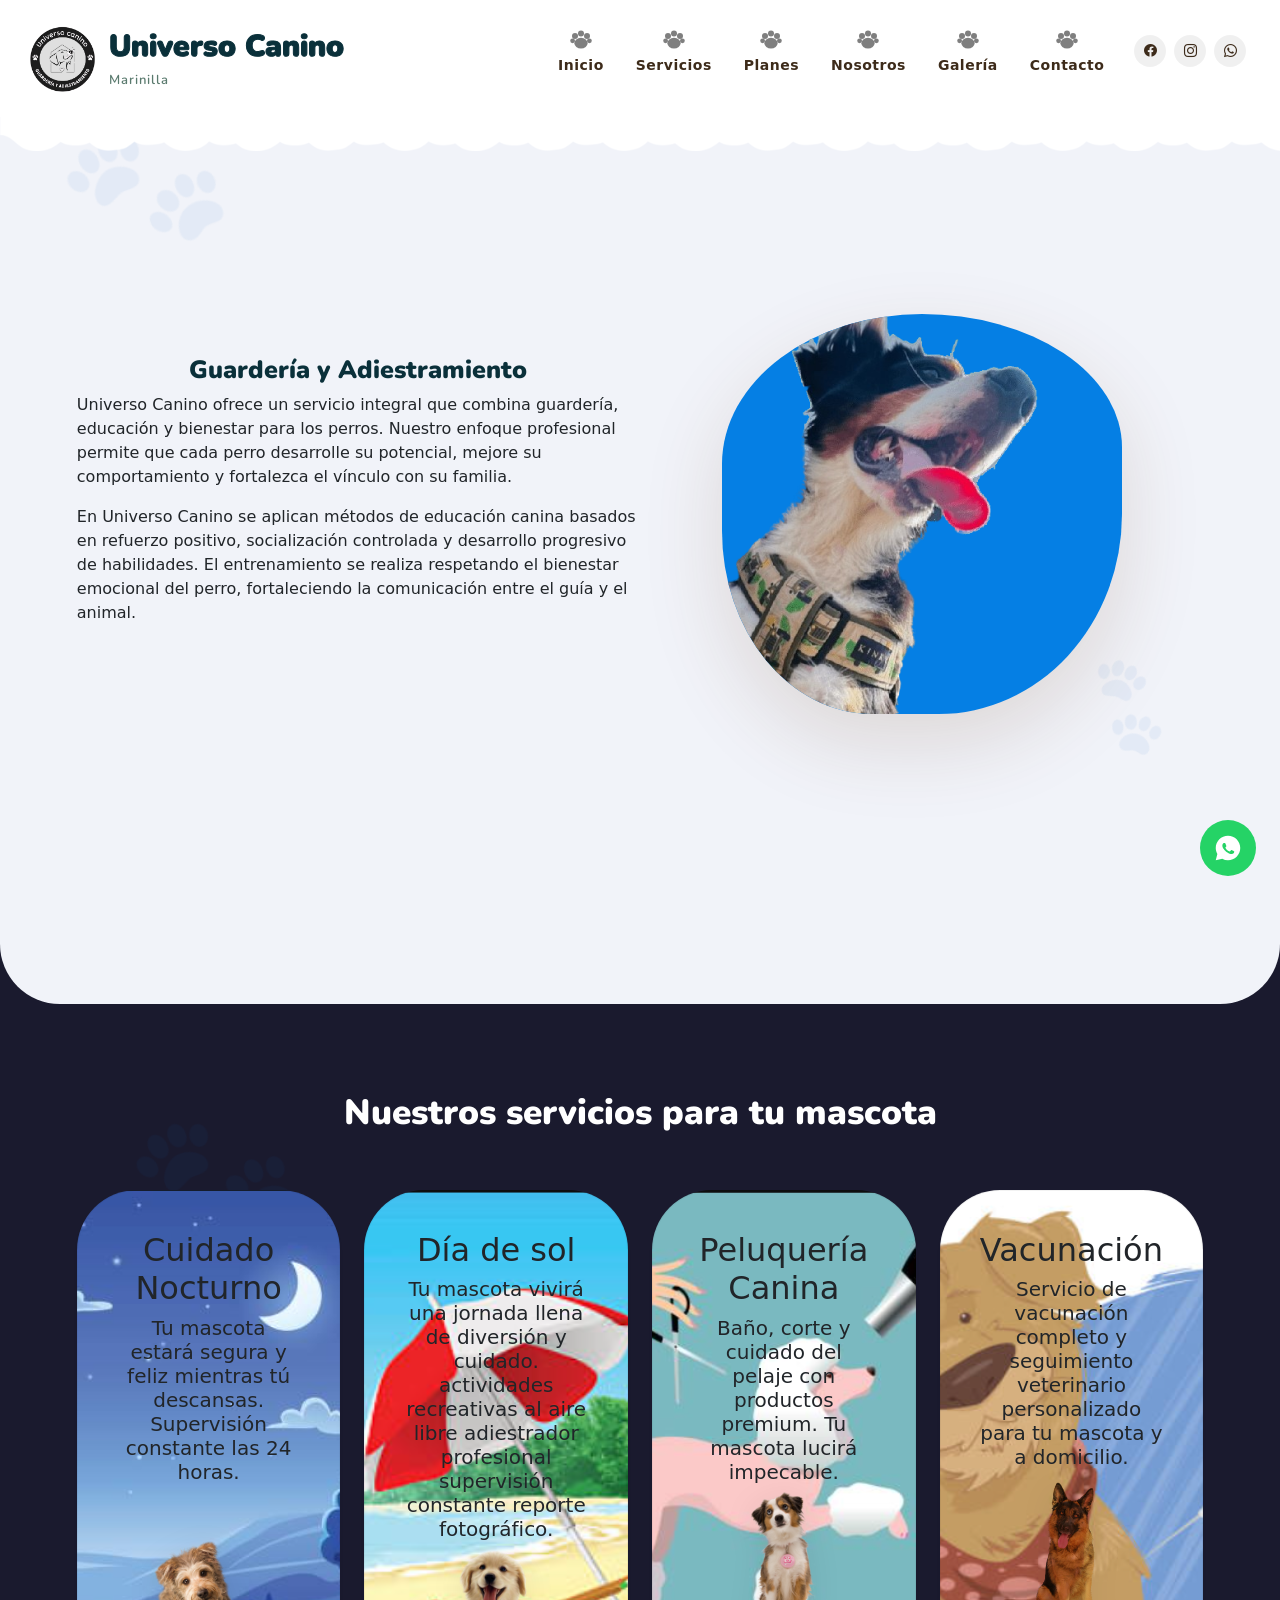
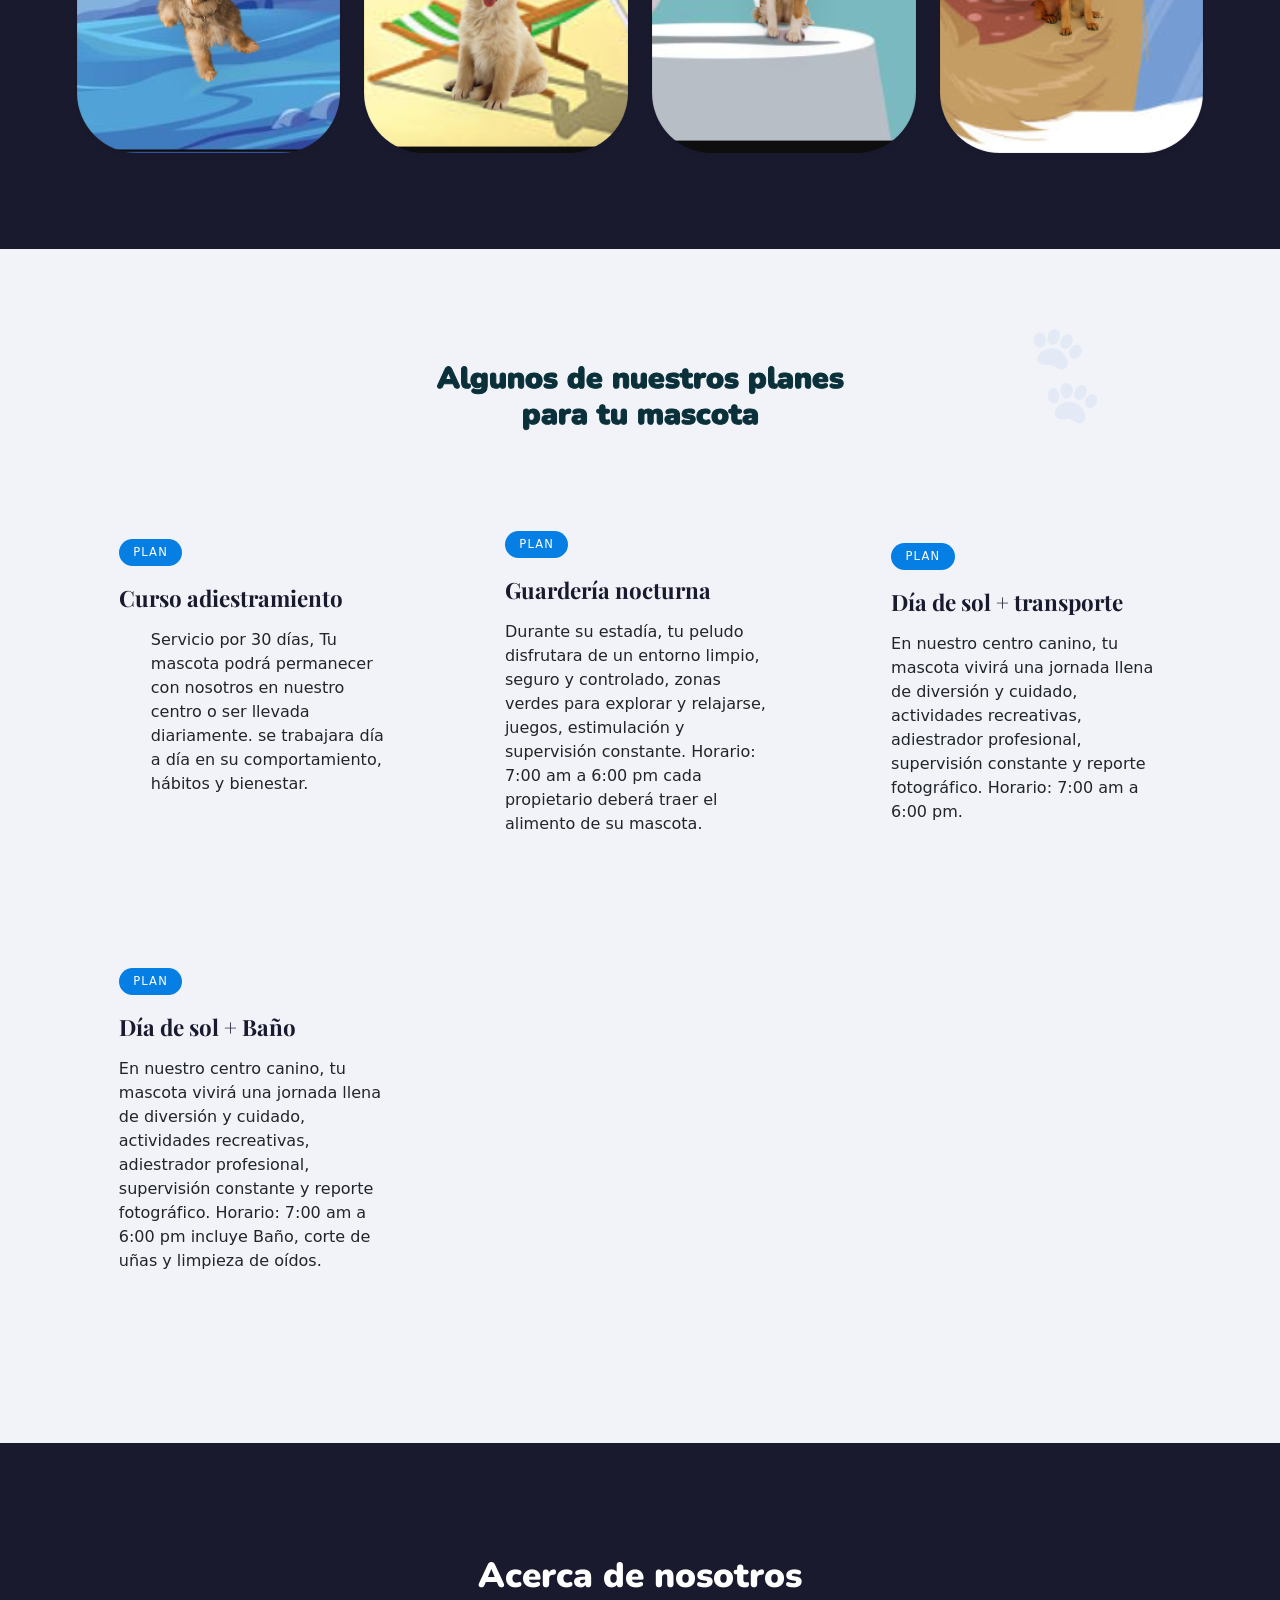
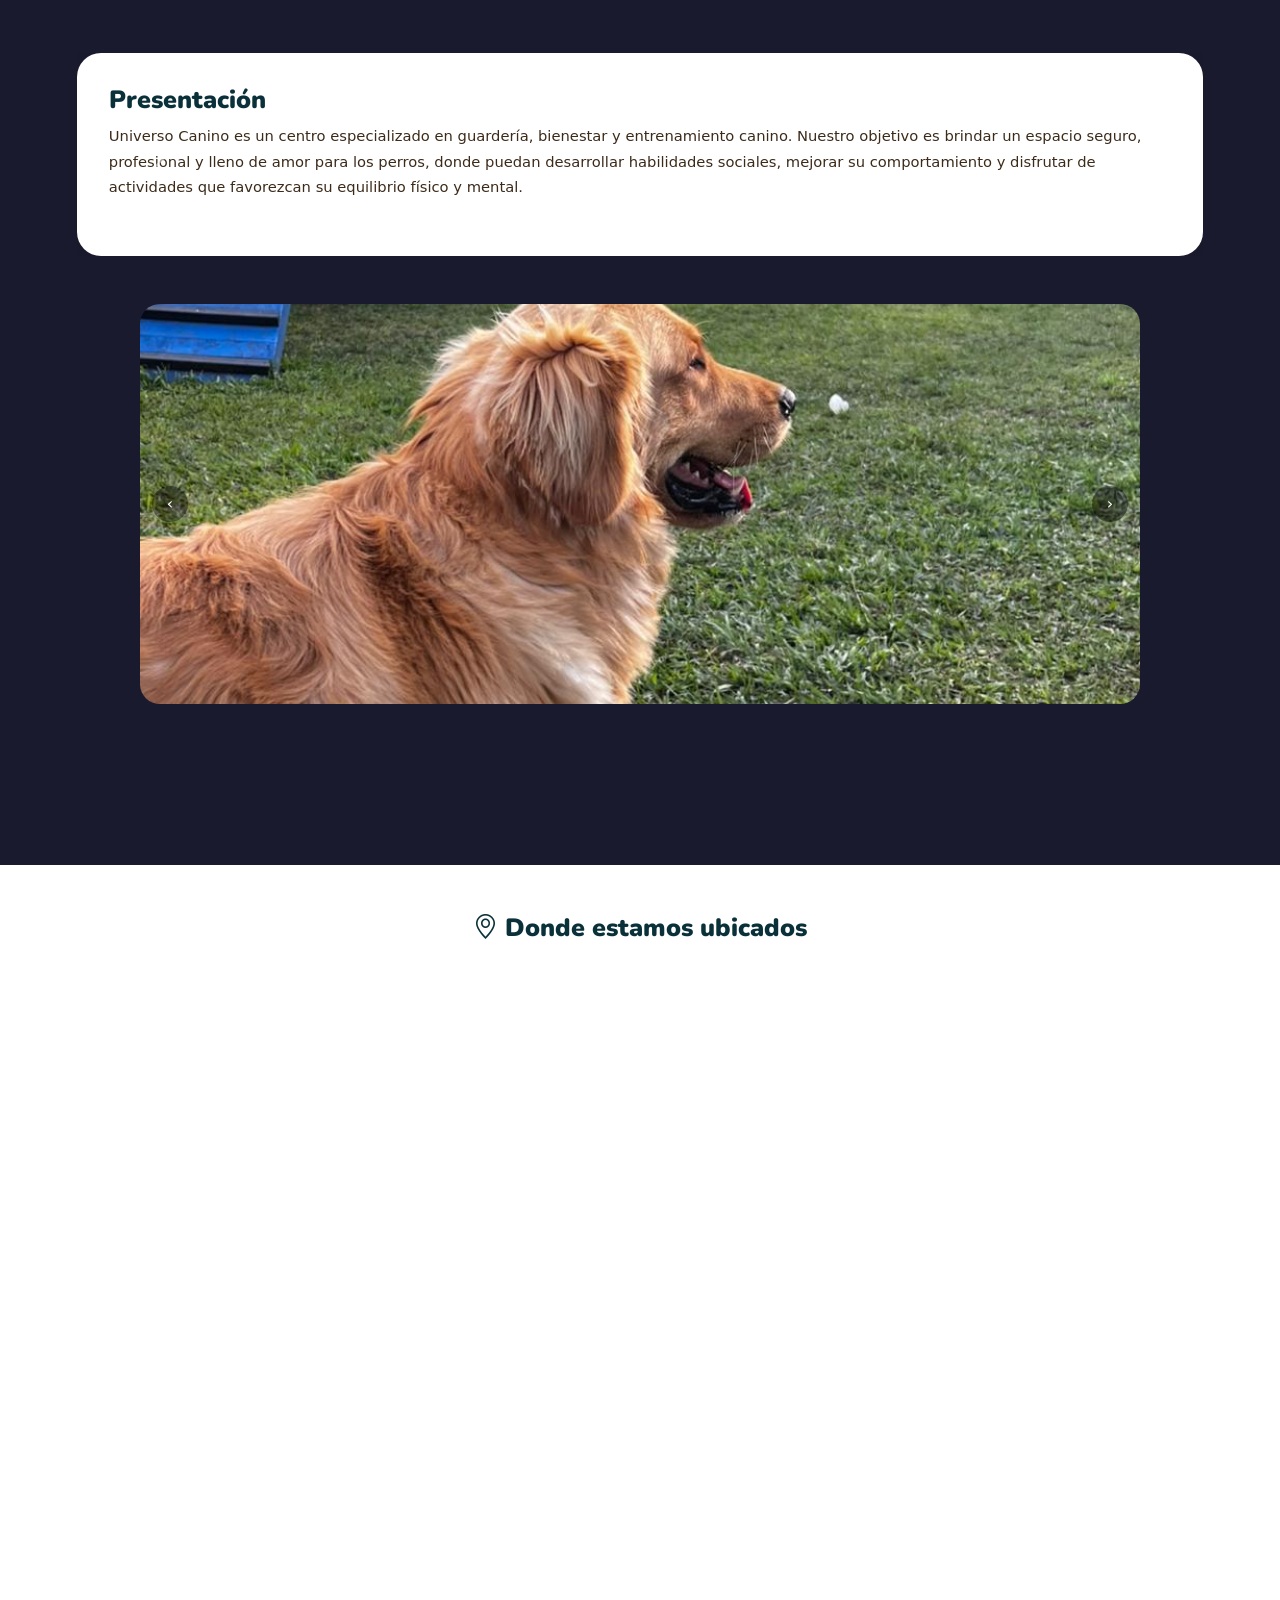
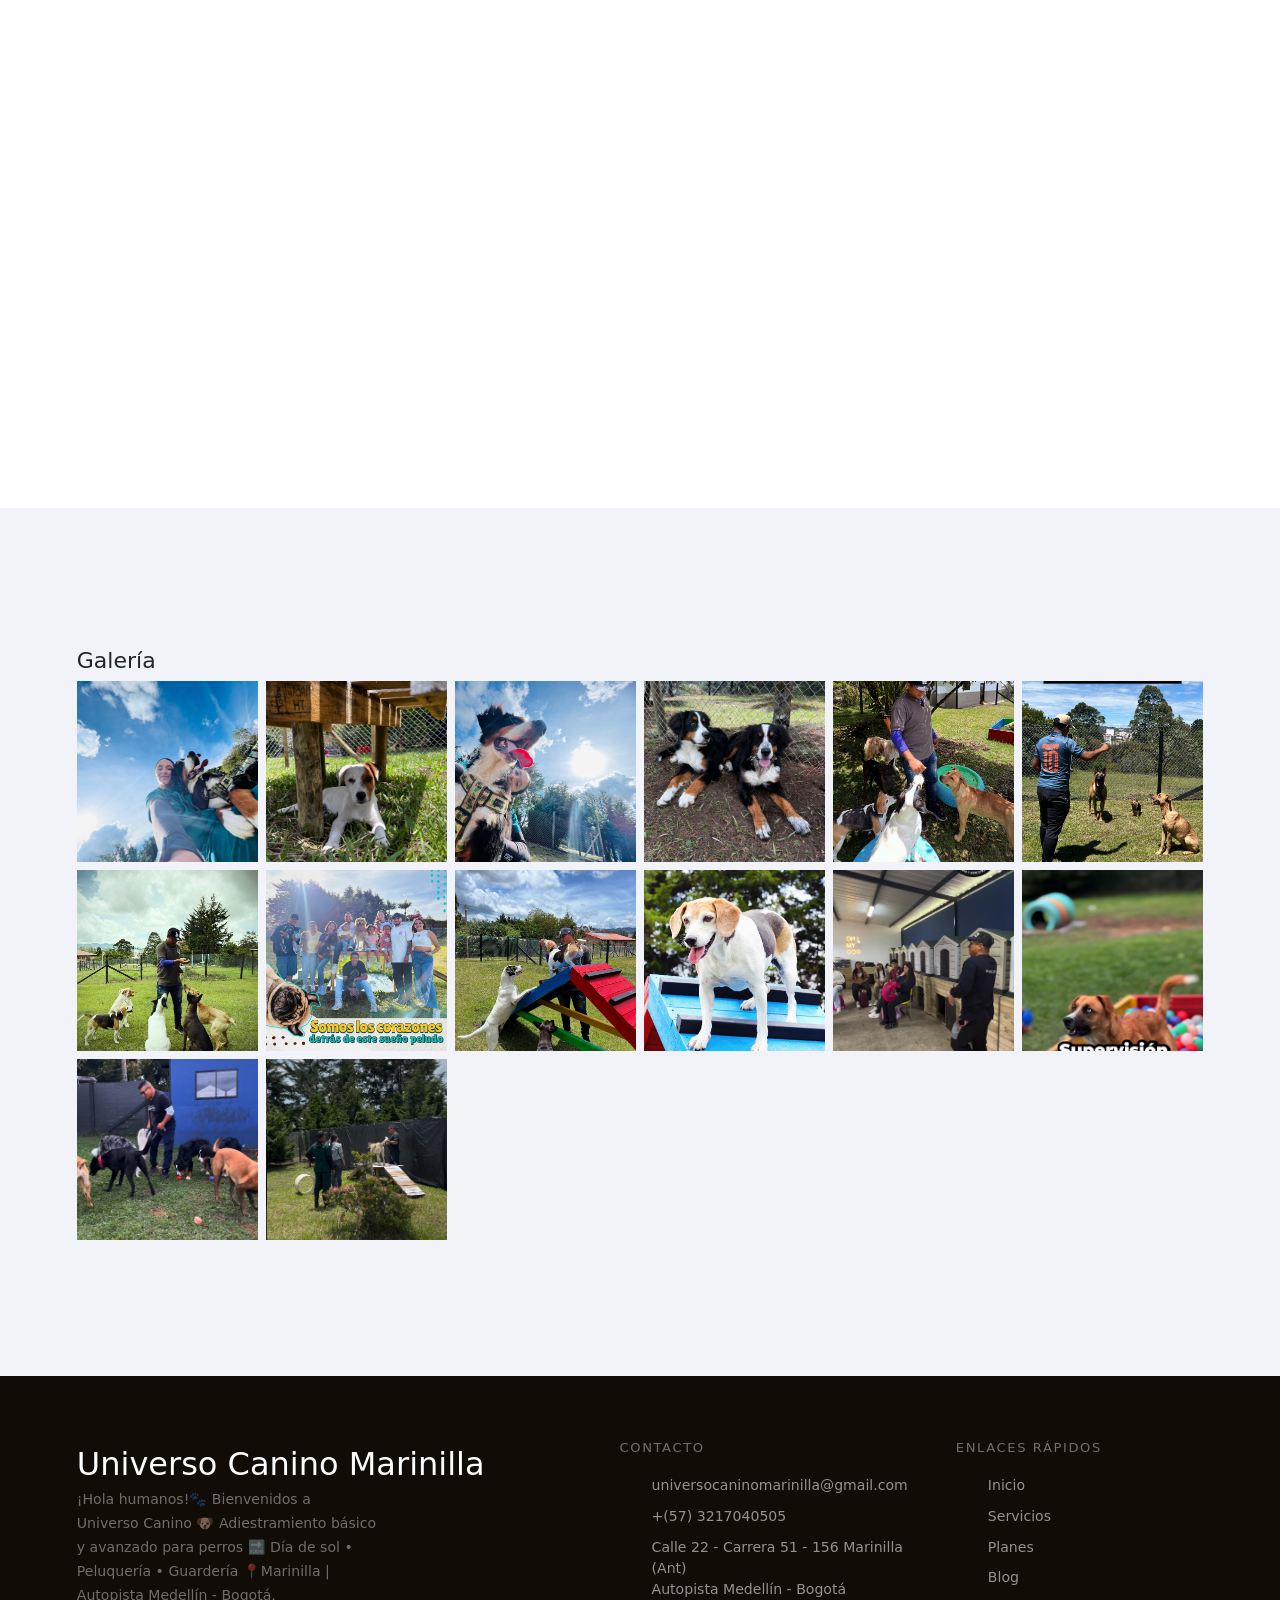
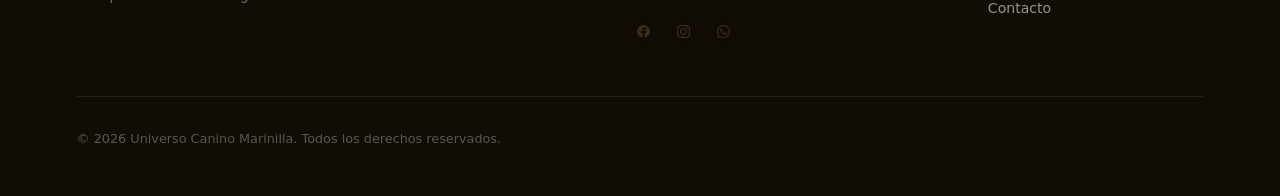
==== commit d9ebe883: "Fix image URL case sensitivity in services grid" ====
--- a/index.html
+++ b/index.html
@@ -445,7 +445,7 @@
         <div
           class="service-card reveal"
           style="
-            background-image: url('img/noche.png');
+            background-image: url('img/noche.PNG');
             background-size: cover;
             background-position: center;
           "
@@ -663,7 +663,7 @@
             <img src="img/place3.jpeg" alt="place 3" />
           </div>
           <div class="carousel-slide">
-            <img src="img/place4.png" alt="place 4" />
+            <img src="img/place4.PNG" alt="place 4" />
           </div>
         </div>
         <button class="carousel-btn prev" onclick="move(-1)">&#8249;</button>
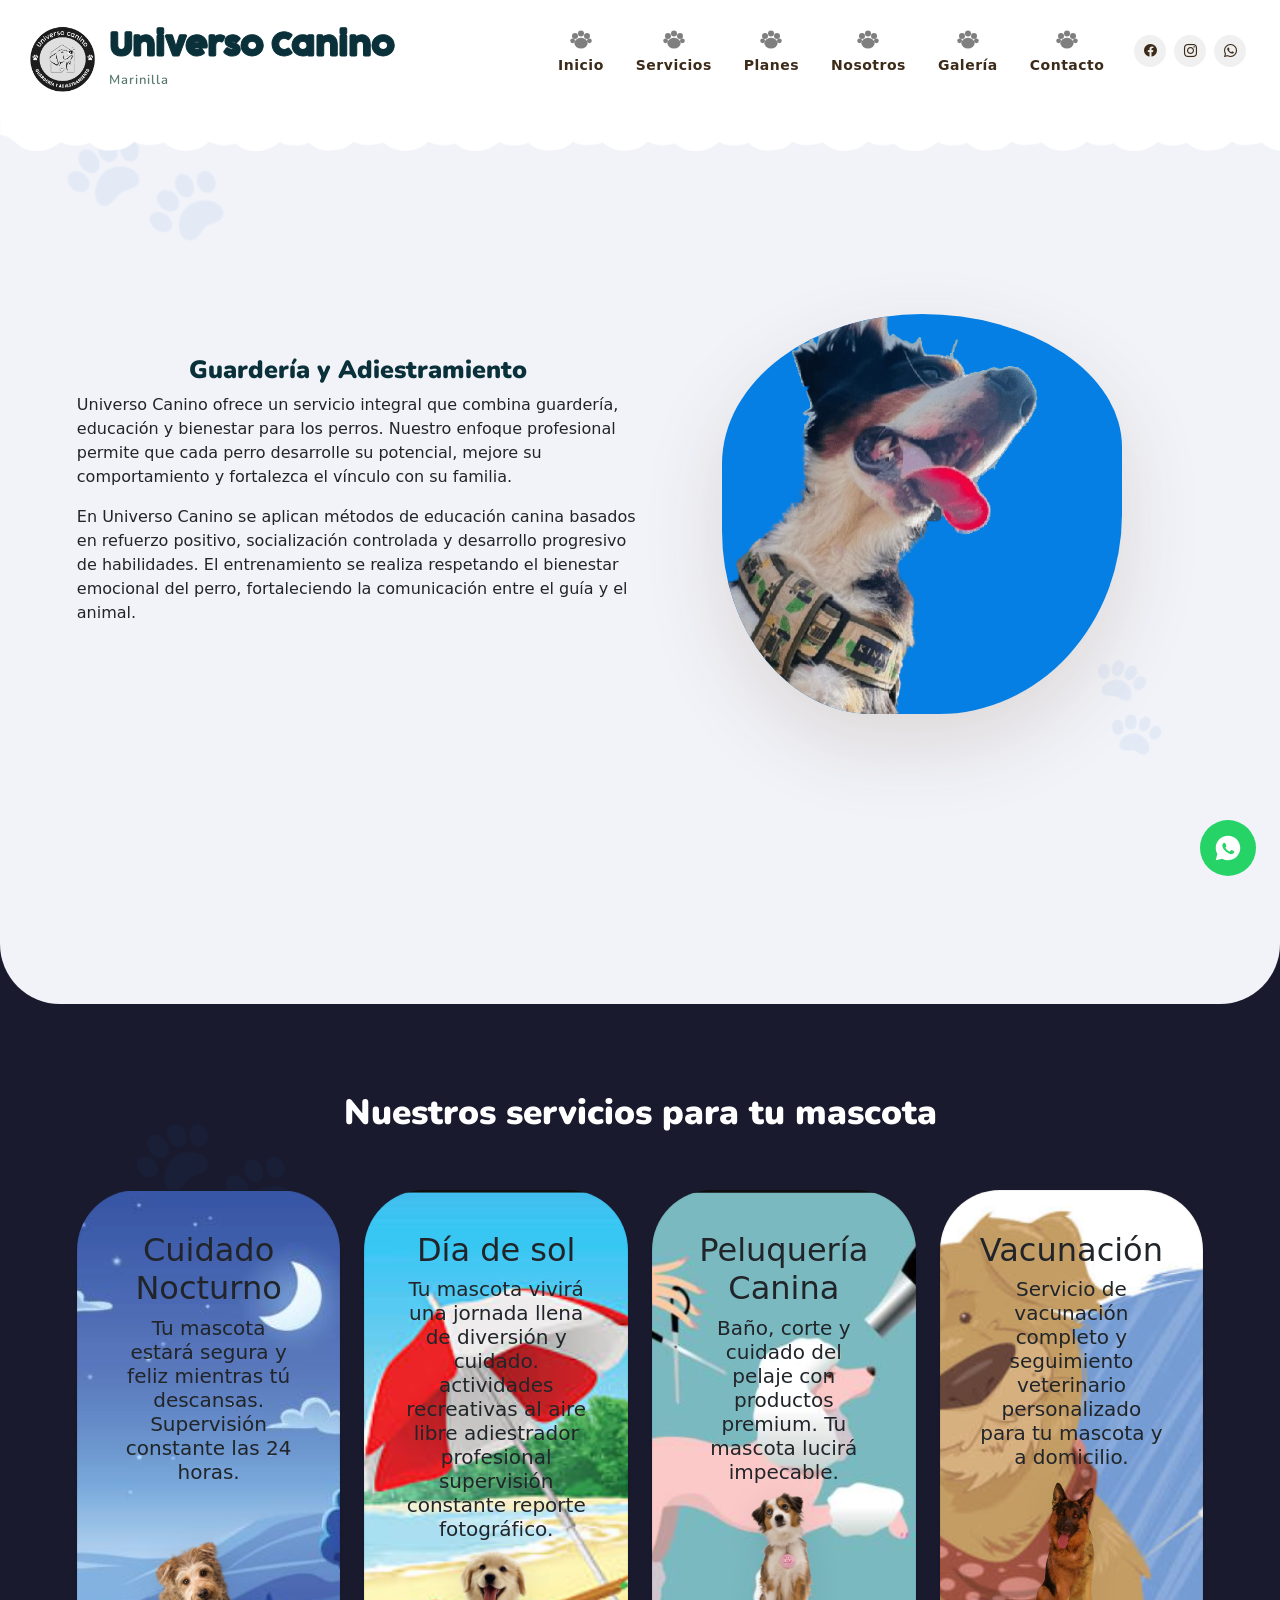
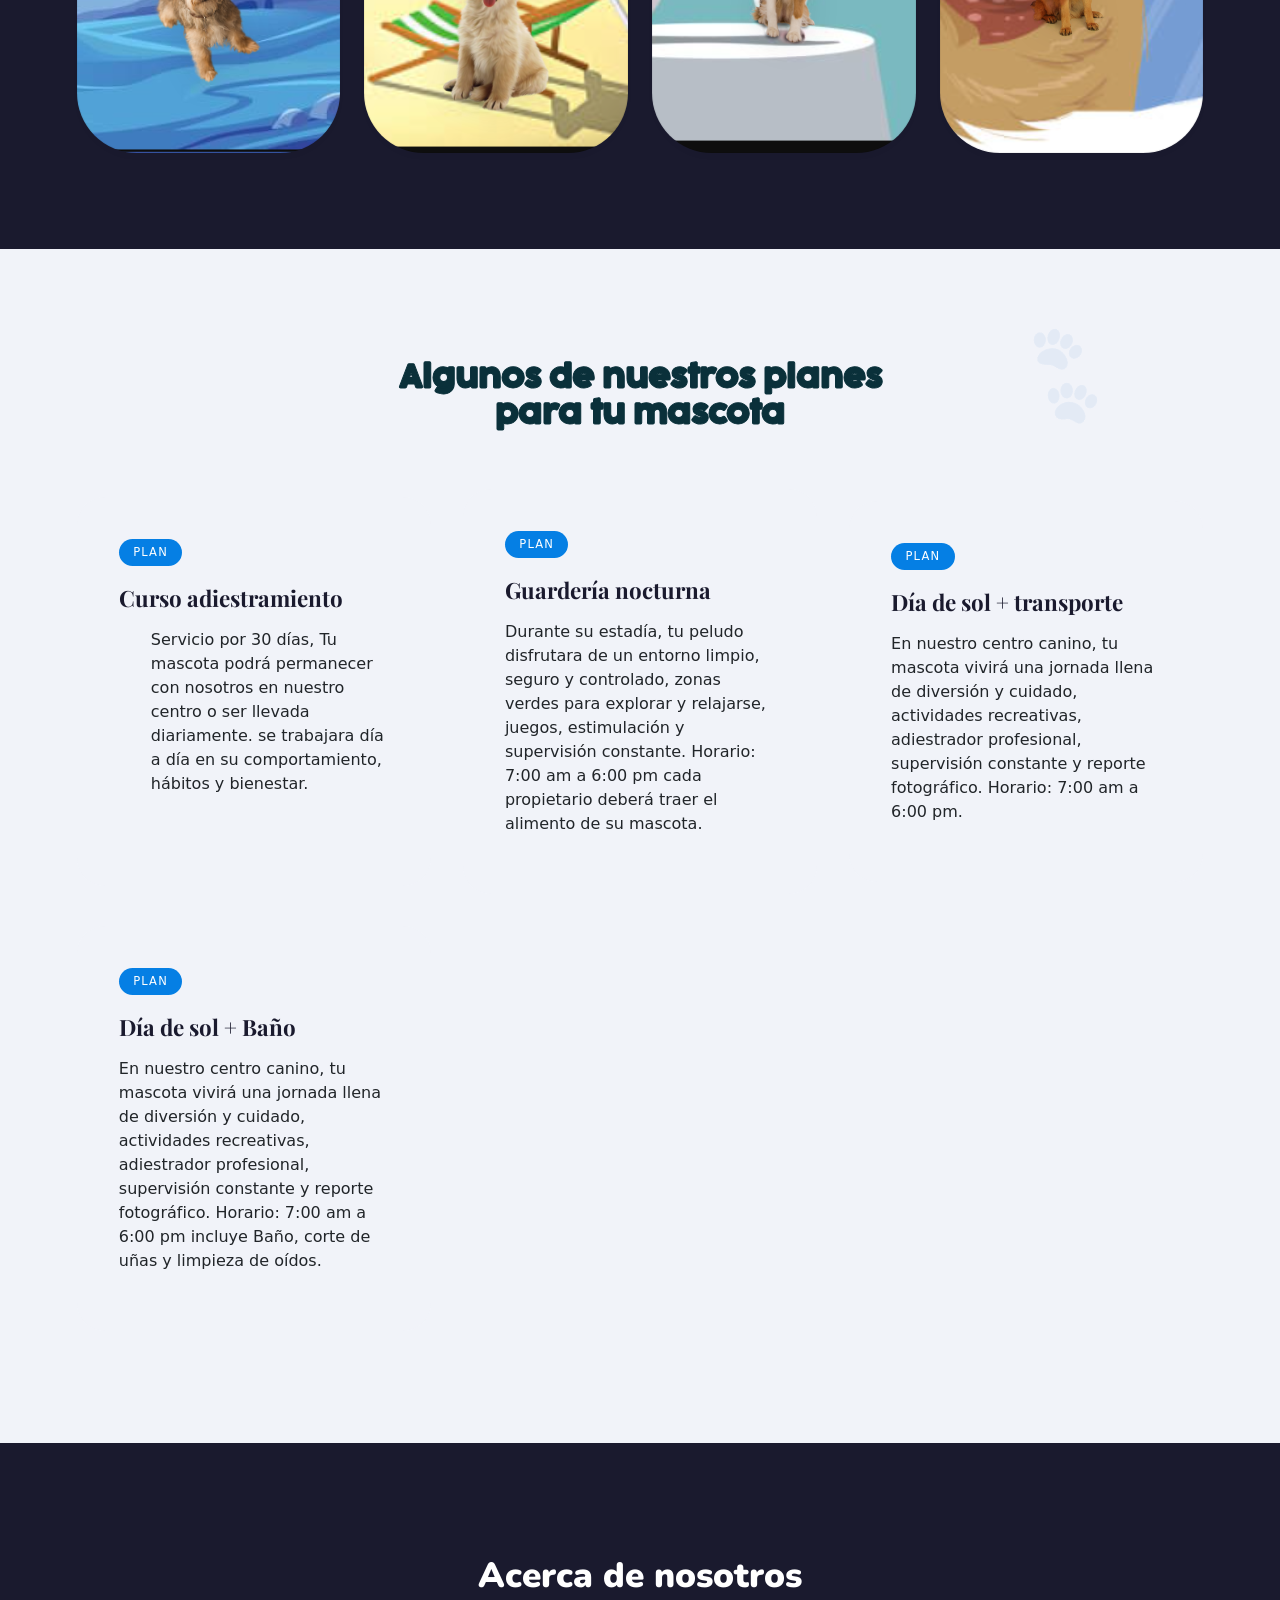
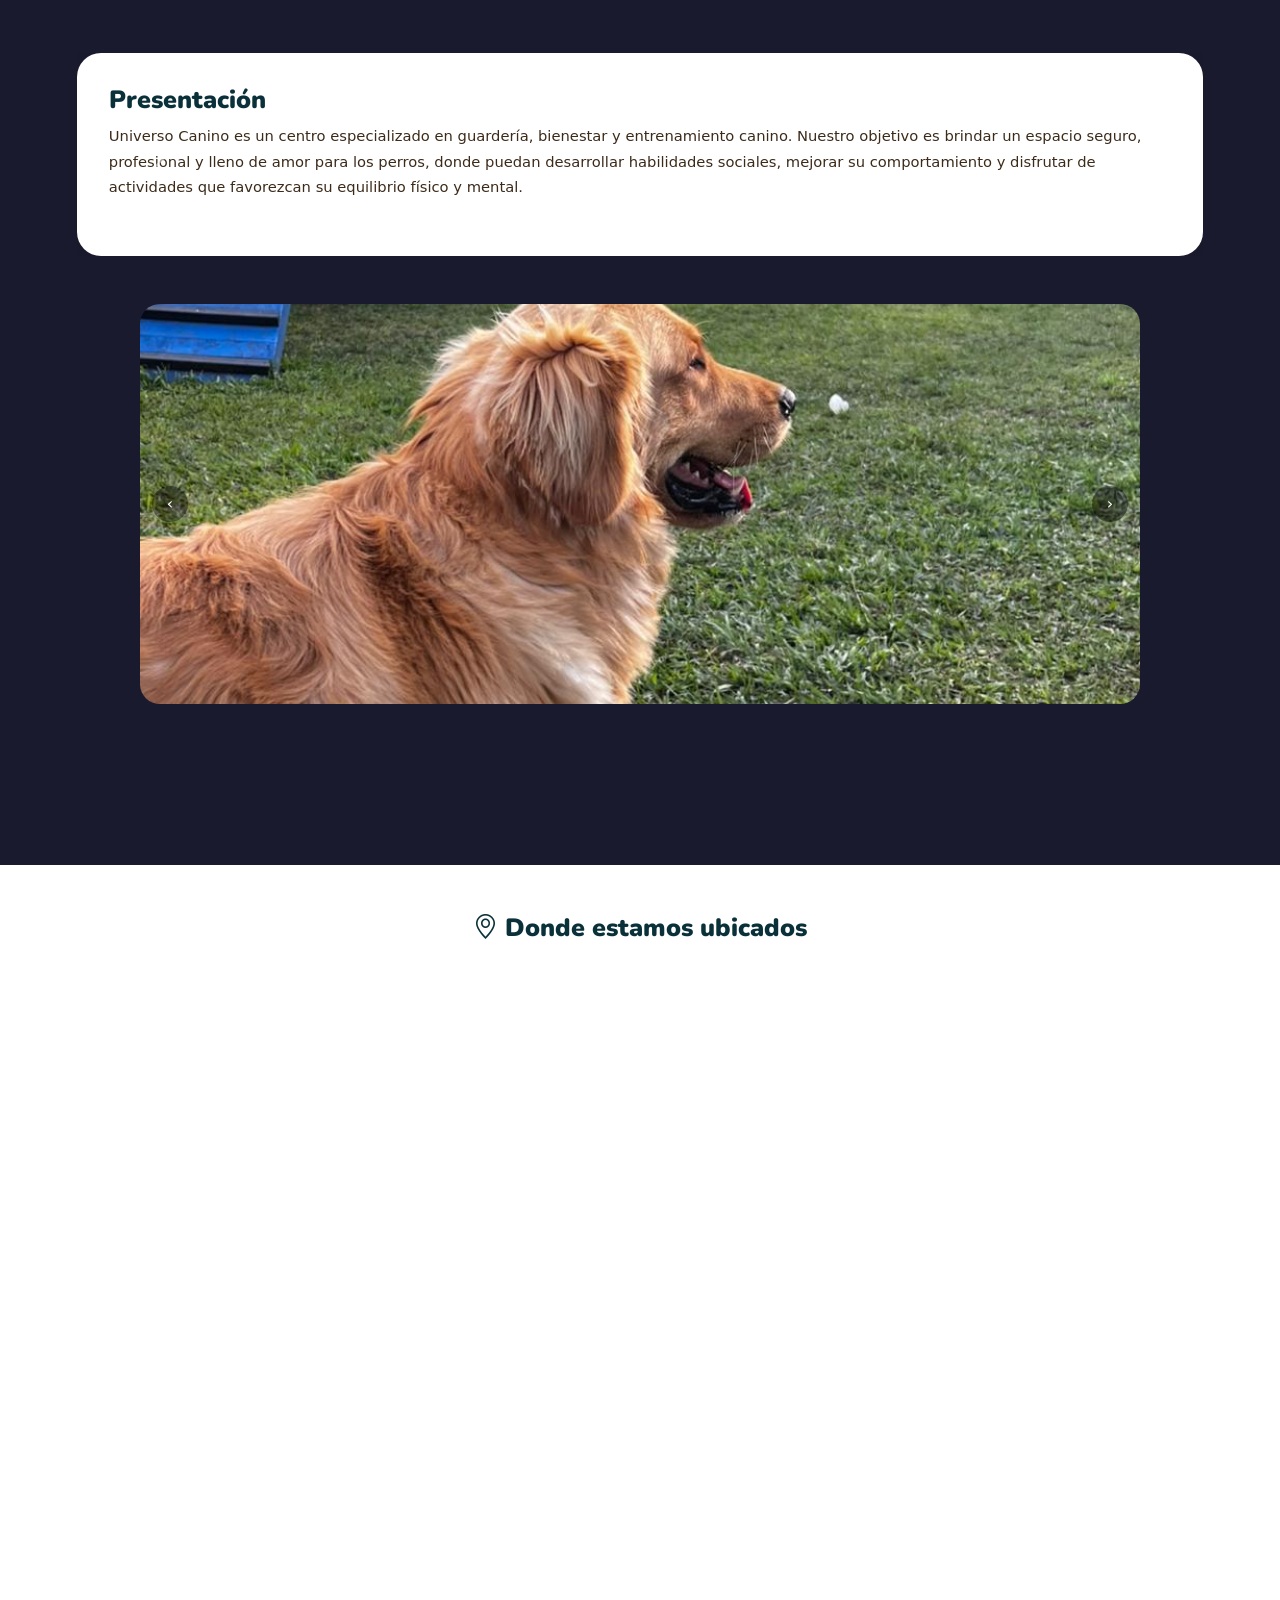
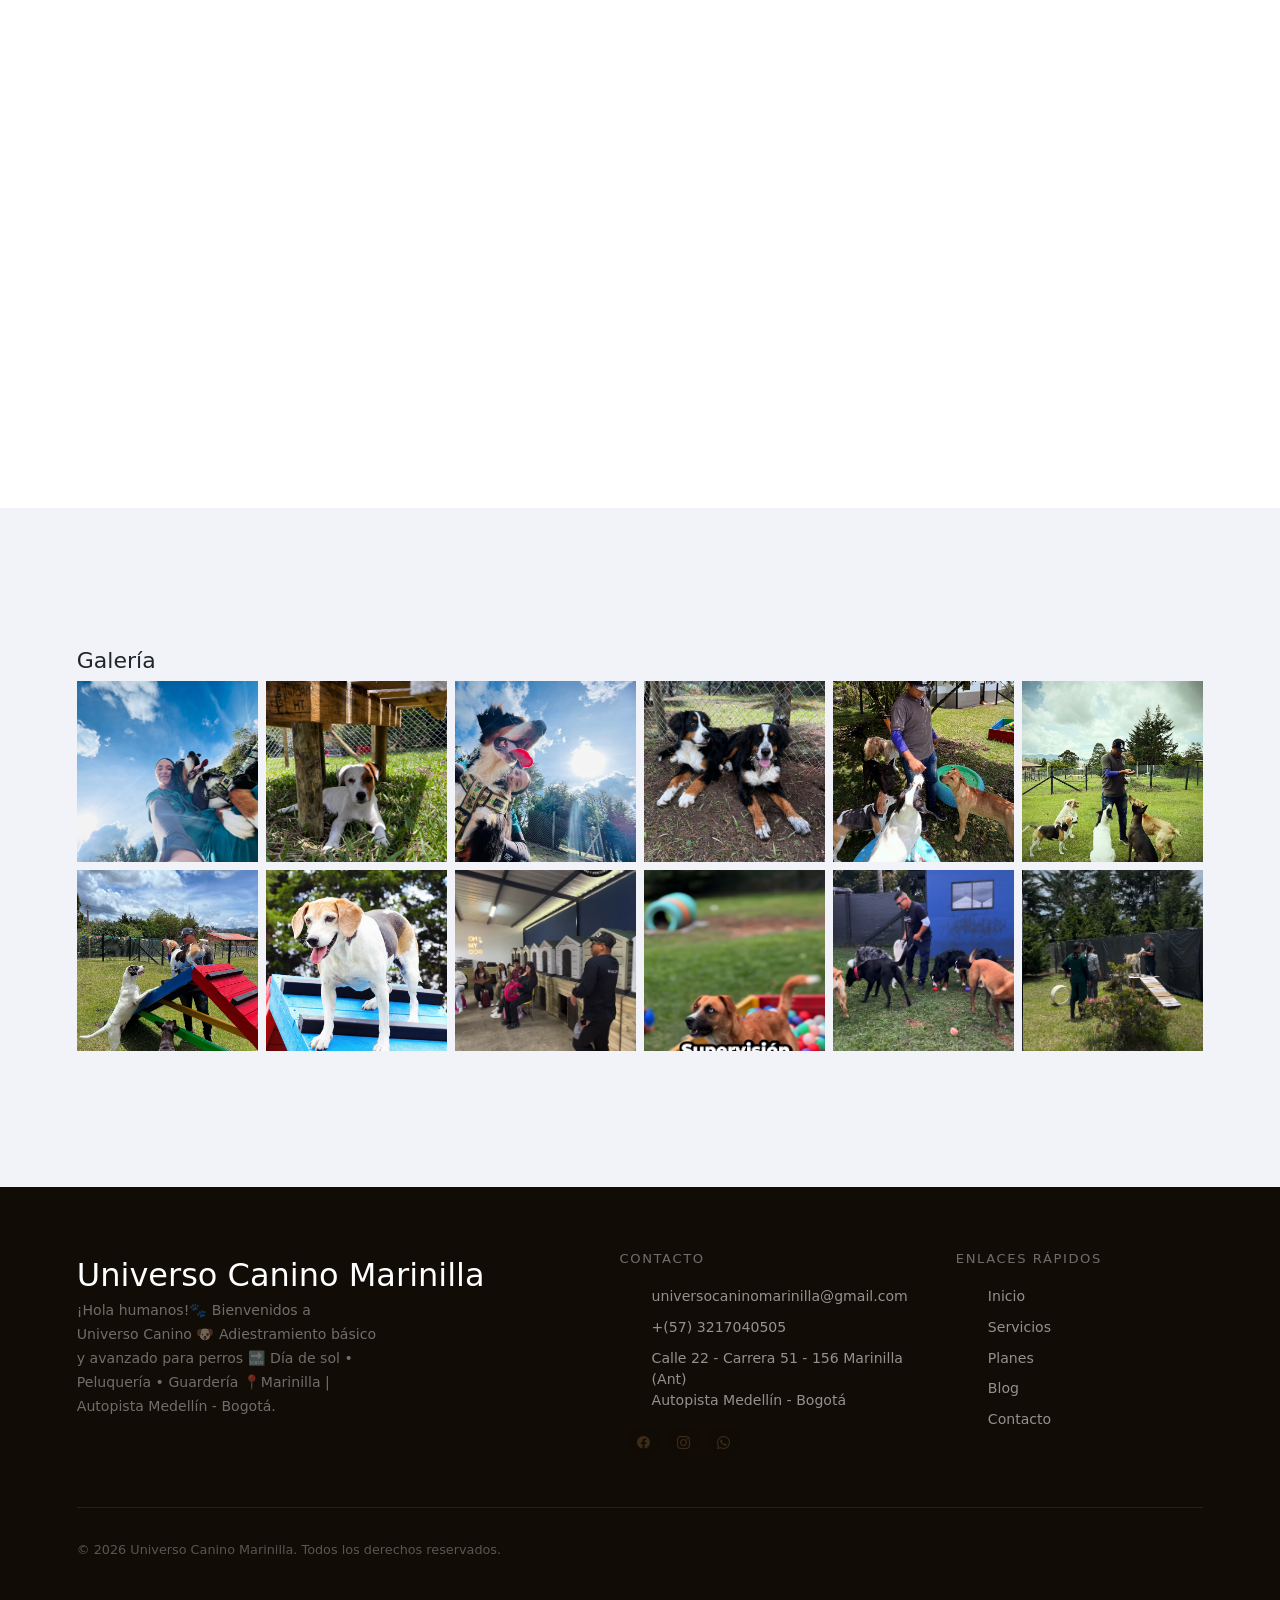
==== commit 0a594983: "eliminacion de fotos" ====
--- a/index.html
+++ b/index.html
@@ -753,13 +753,8 @@
               />
              
             </div>
-            <div class="photo-item" onclick="openLb(5)">
-              <img
-              src="img/galery/galery6.jpg"
-                alt="foto 6"
-              />
-             
-            </div>
+           
+   
             <div class="photo-item" onclick="openLb(6)">
               <img
               src="img/galery/galery7.jpg"
@@ -767,12 +762,7 @@
               />
              
             </div>
-            <div class="photo-item" onclick="openLb(7)">
-              <img
-              src="img/galery/galery8.jpg"
-                alt="foto 8"
-              />             
-            </div>
+            
             <div class="photo-item" onclick="openLb(8)">
               <img
               src="img/galery/galery9.jpg"
@@ -808,10 +798,8 @@
               src="img/galery/galery15.PNG"
                 alt="foto 8"
               />             
-            </div>
-            
-          </div>
-
+            </div>            
+          </div>
           <div class="lightbox" id="lb">
             <button class="lb-close" onclick="closeLb()">&#10005;</button>
             <button class="lb-nav lb-prev" onclick="lbMove(-1)">&#8249;</button>
--- a/css/style.css
+++ b/css/style.css
@@ -1,5 +1,8 @@
 @import url('https://fonts.googleapis.com/css2?family=Nunito:wght@400;700;800&family=Playfair+Display:ital,wght@0,700;0,900;1,700&family=DM+Sans:wght@300;400;500&display=swap');
-
+@font-face {
+    font-family: 'CocogoosePro';
+    src: url('../fonts/Cocogoose/Cocogoose-Pro-Regular-trial.ttf') format('truetype');
+  }
 *,
 *::before,
 *::after {
@@ -8,7 +11,7 @@
   padding: 0;
 }
 .title {
-  font-family: 'Nunito', sans-serif;
+  font-family: 'CocogoosePro', sans-serif;
   color: #0a303a;
   margin-top: 0px;
   font-style: normal;
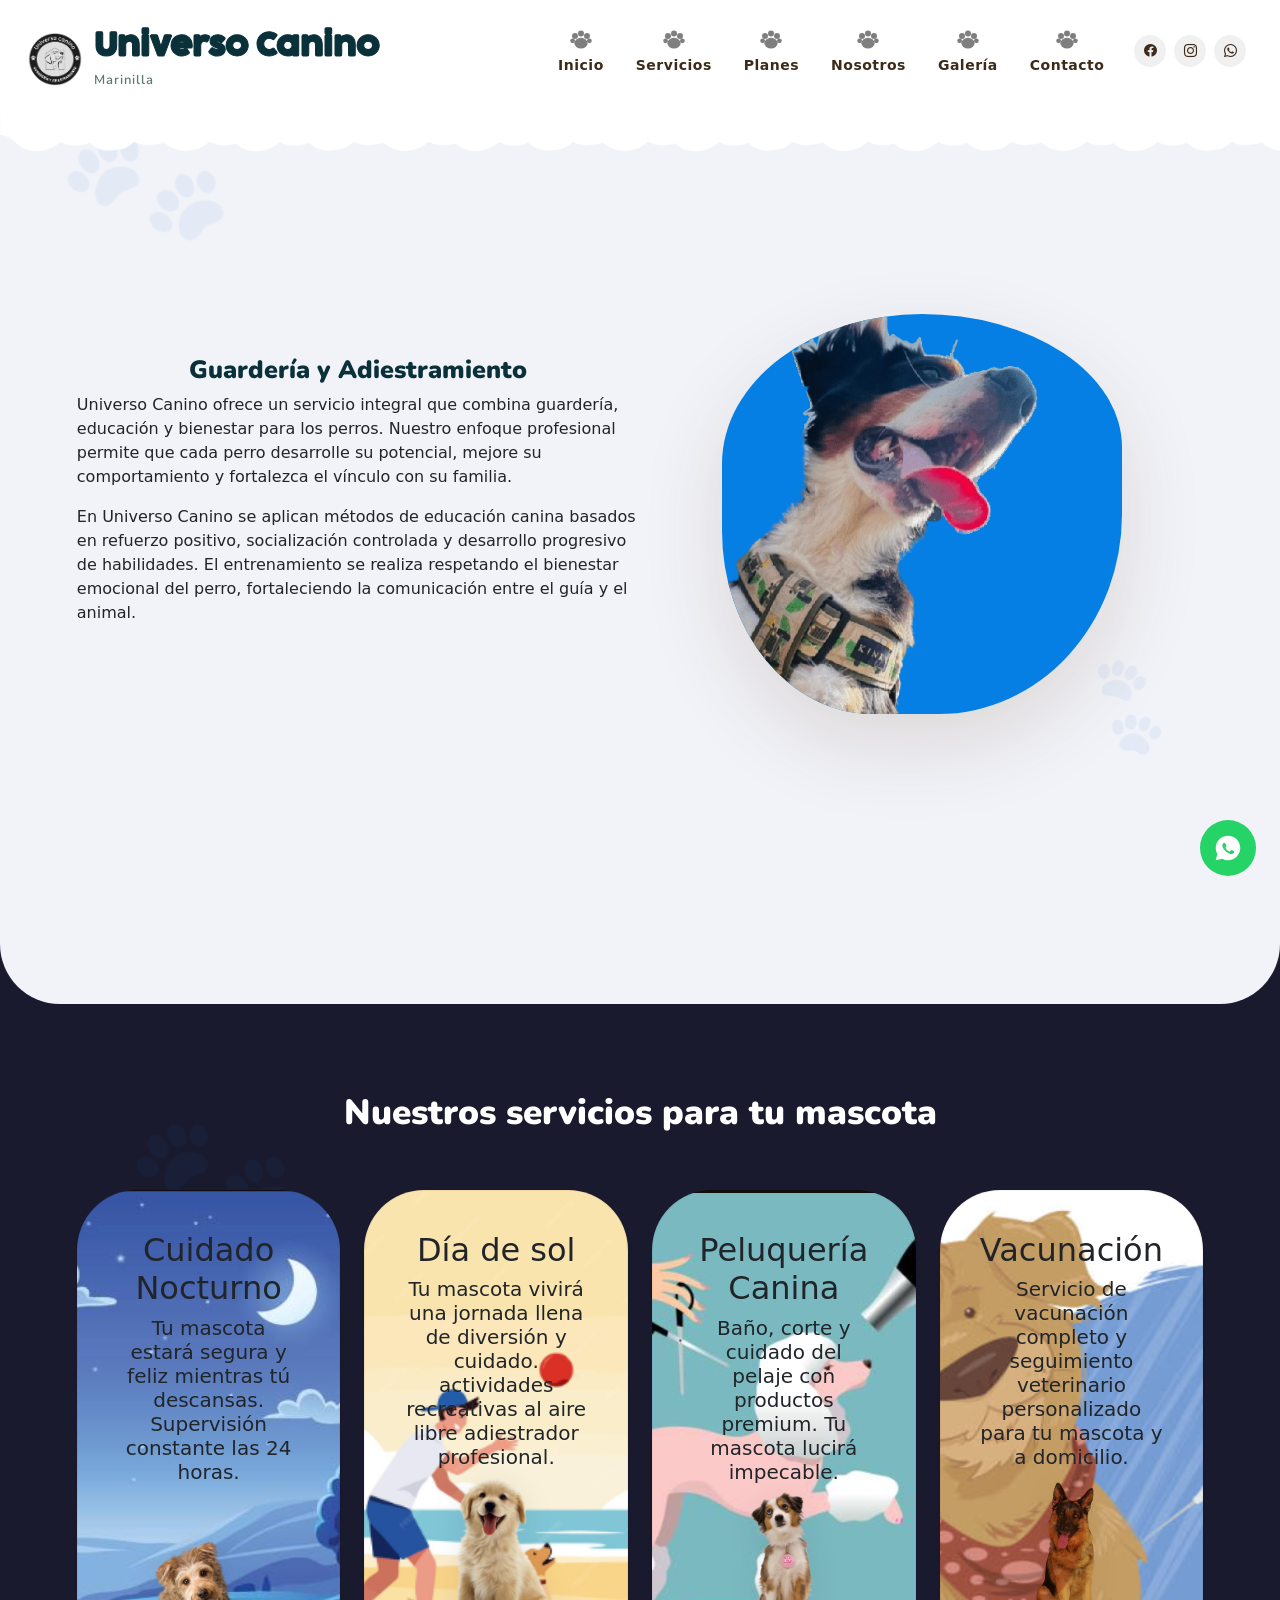
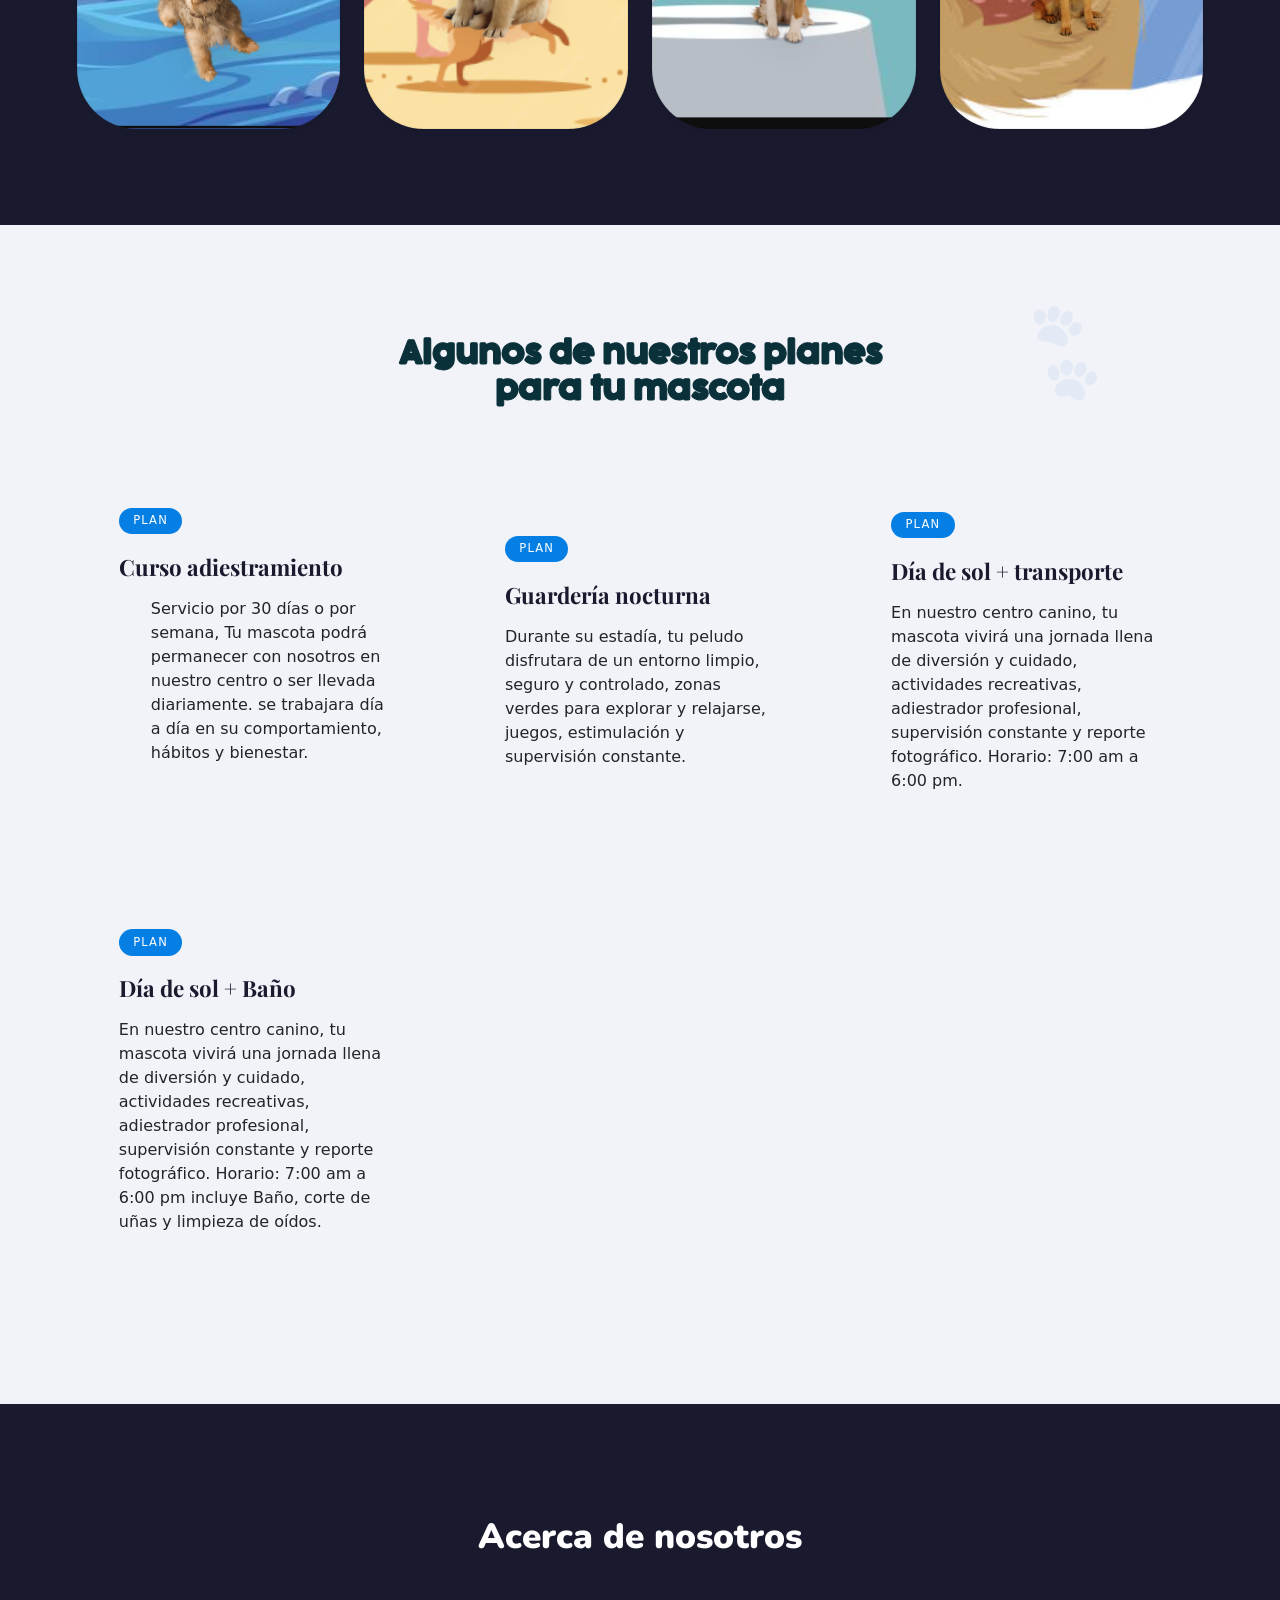
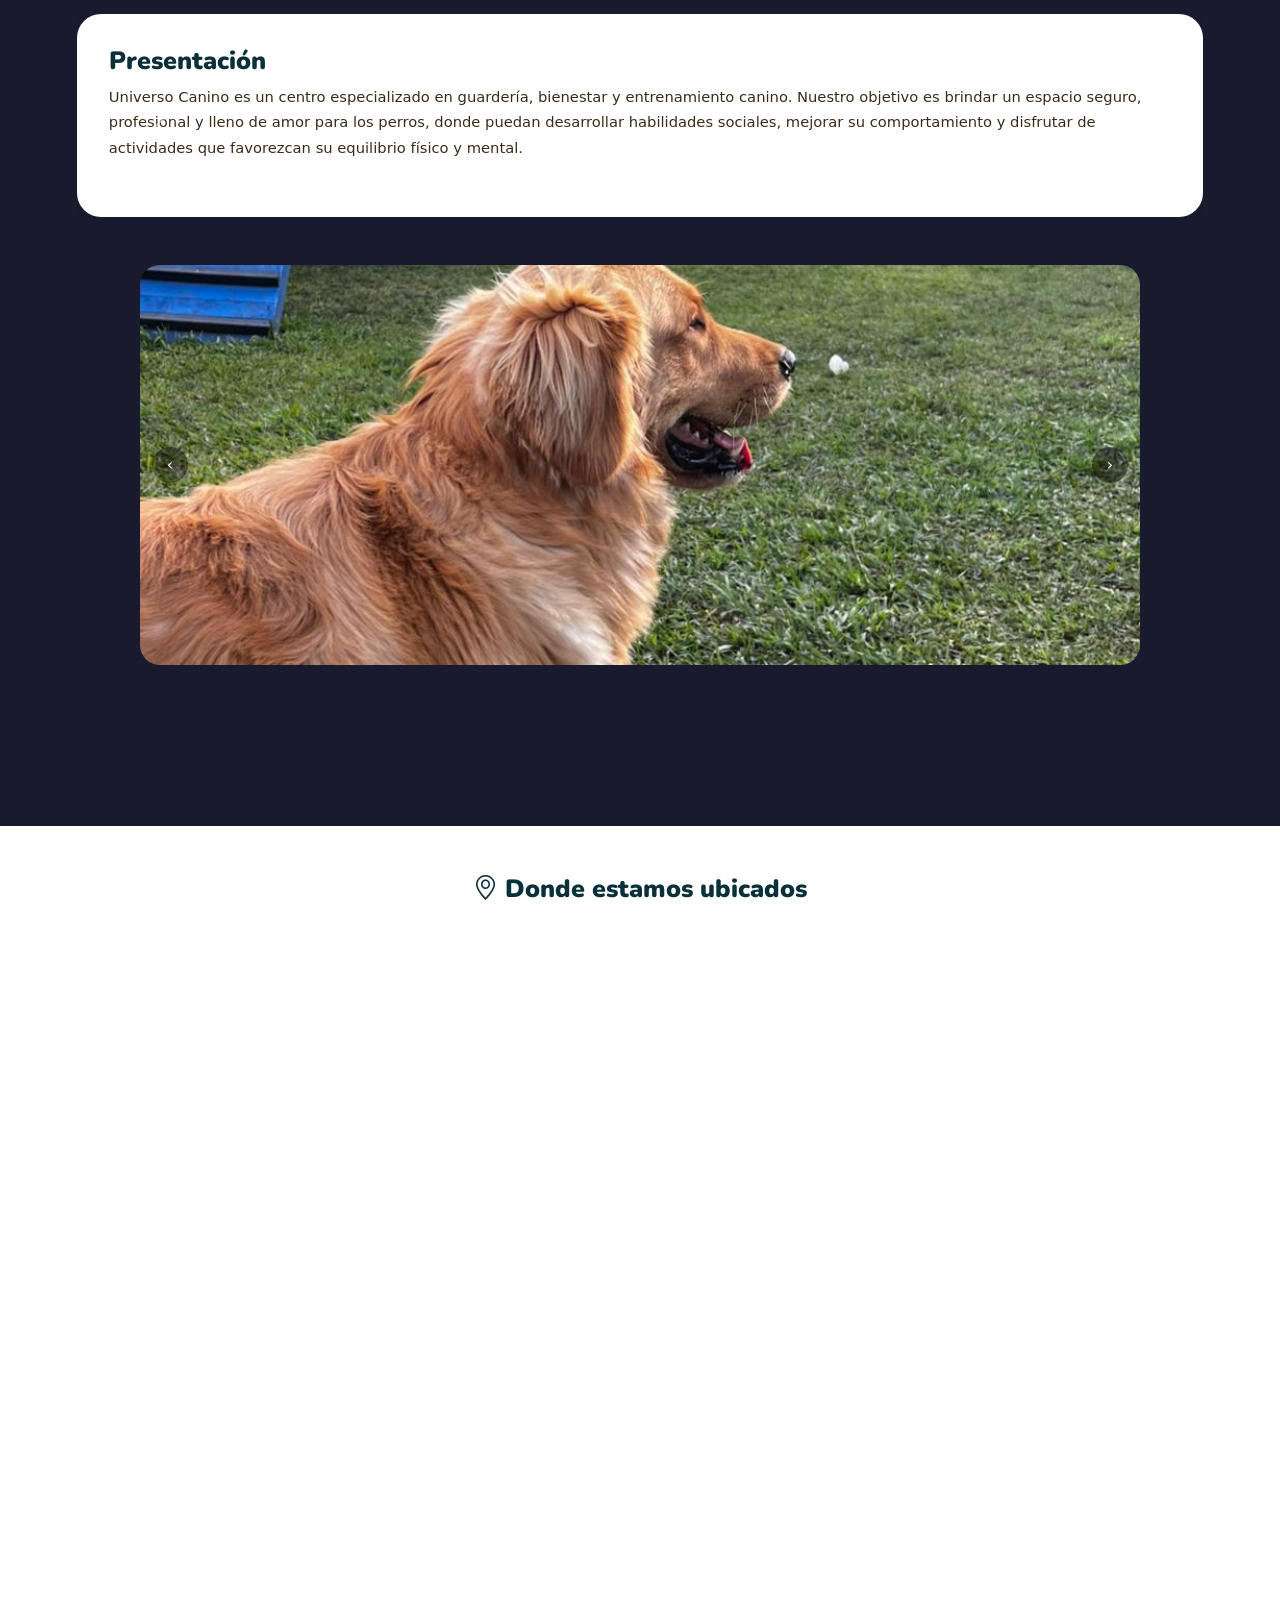
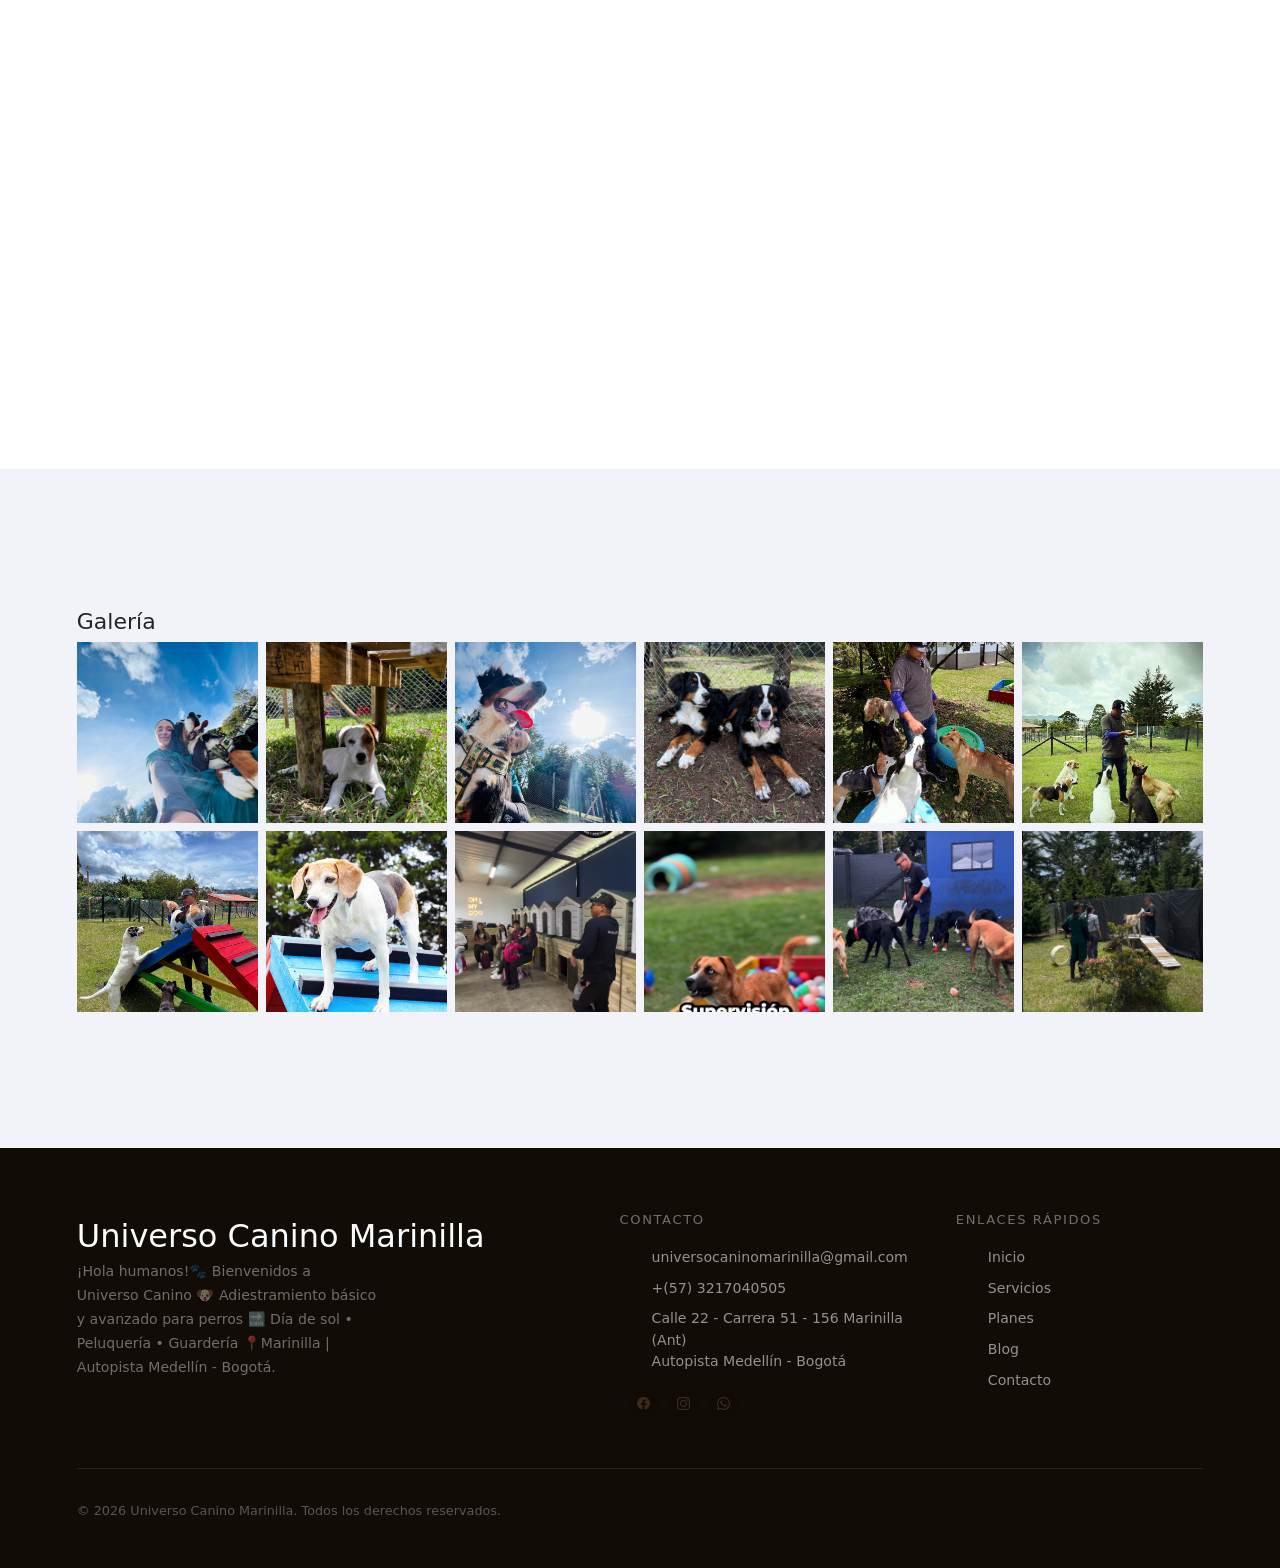
==== commit 8eca46a9: "cambio1" ====
--- a/index.html
+++ b/index.html
@@ -25,7 +25,7 @@
     <div class="nav-wrapper">
       <nav id="navbar">
         <div class="nav-brand">
-          <img src="img/logo.png" alt="universocanino" width="15%" />
+          <img src="img/logo.png" alt="universocanino" width="12%" />
           <div>
             <h4 class="title">Universo Canino</h4>
             <h6 class="nav-subtitle">Marinilla</h6>
@@ -472,8 +472,7 @@
             <h2>Día de sol</h2>
             <h5>
               Tu mascota vivirá una jornada llena de diversión y cuidado.
-              actividades recreativas al aire libre adiestrador profesional
-              supervisión constante reporte fotográfico.
+              actividades recreativas al aire libre adiestrador profesional.
             </h5>
             <img src="img/dogcard4.png" width="60%" alt="..." />
           </div>
@@ -533,7 +532,7 @@
 
           <ul class="feature-list">
             <p>
-              Servicio por 30 días, Tu mascota podrá permanecer con nosotros en
+              Servicio por 30 días o por semana, Tu mascota podrá permanecer con nosotros en
               nuestro centro o ser llevada diariamente. se trabajara día a día
               en su comportamiento, hábitos y bienestar.
             </p>
@@ -545,8 +544,7 @@
           <p>
             Durante su estadía, tu peludo disfrutara de un entorno limpio,
             seguro y controlado, zonas verdes para explorar y relajarse, juegos,
-            estimulación y supervisión constante. Horario: 7:00 am a 6:00 pm
-            cada propietario deberá traer el alimento de su mascota.
+            estimulación y supervisión constante.
           </p>
         </div>
         <div class="pricing-card reveal">
@@ -662,9 +660,7 @@
           <div class="carousel-slide">
             <img src="img/place3.jpeg" alt="place 3" />
           </div>
-          <div class="carousel-slide">
-            <img src="img/place4.PNG" alt="place 4" />
-          </div>
+         
         </div>
         <button class="carousel-btn prev" onclick="move(-1)">&#8249;</button>
         <button class="carousel-btn next" onclick="move(1)">&#8250;</button>
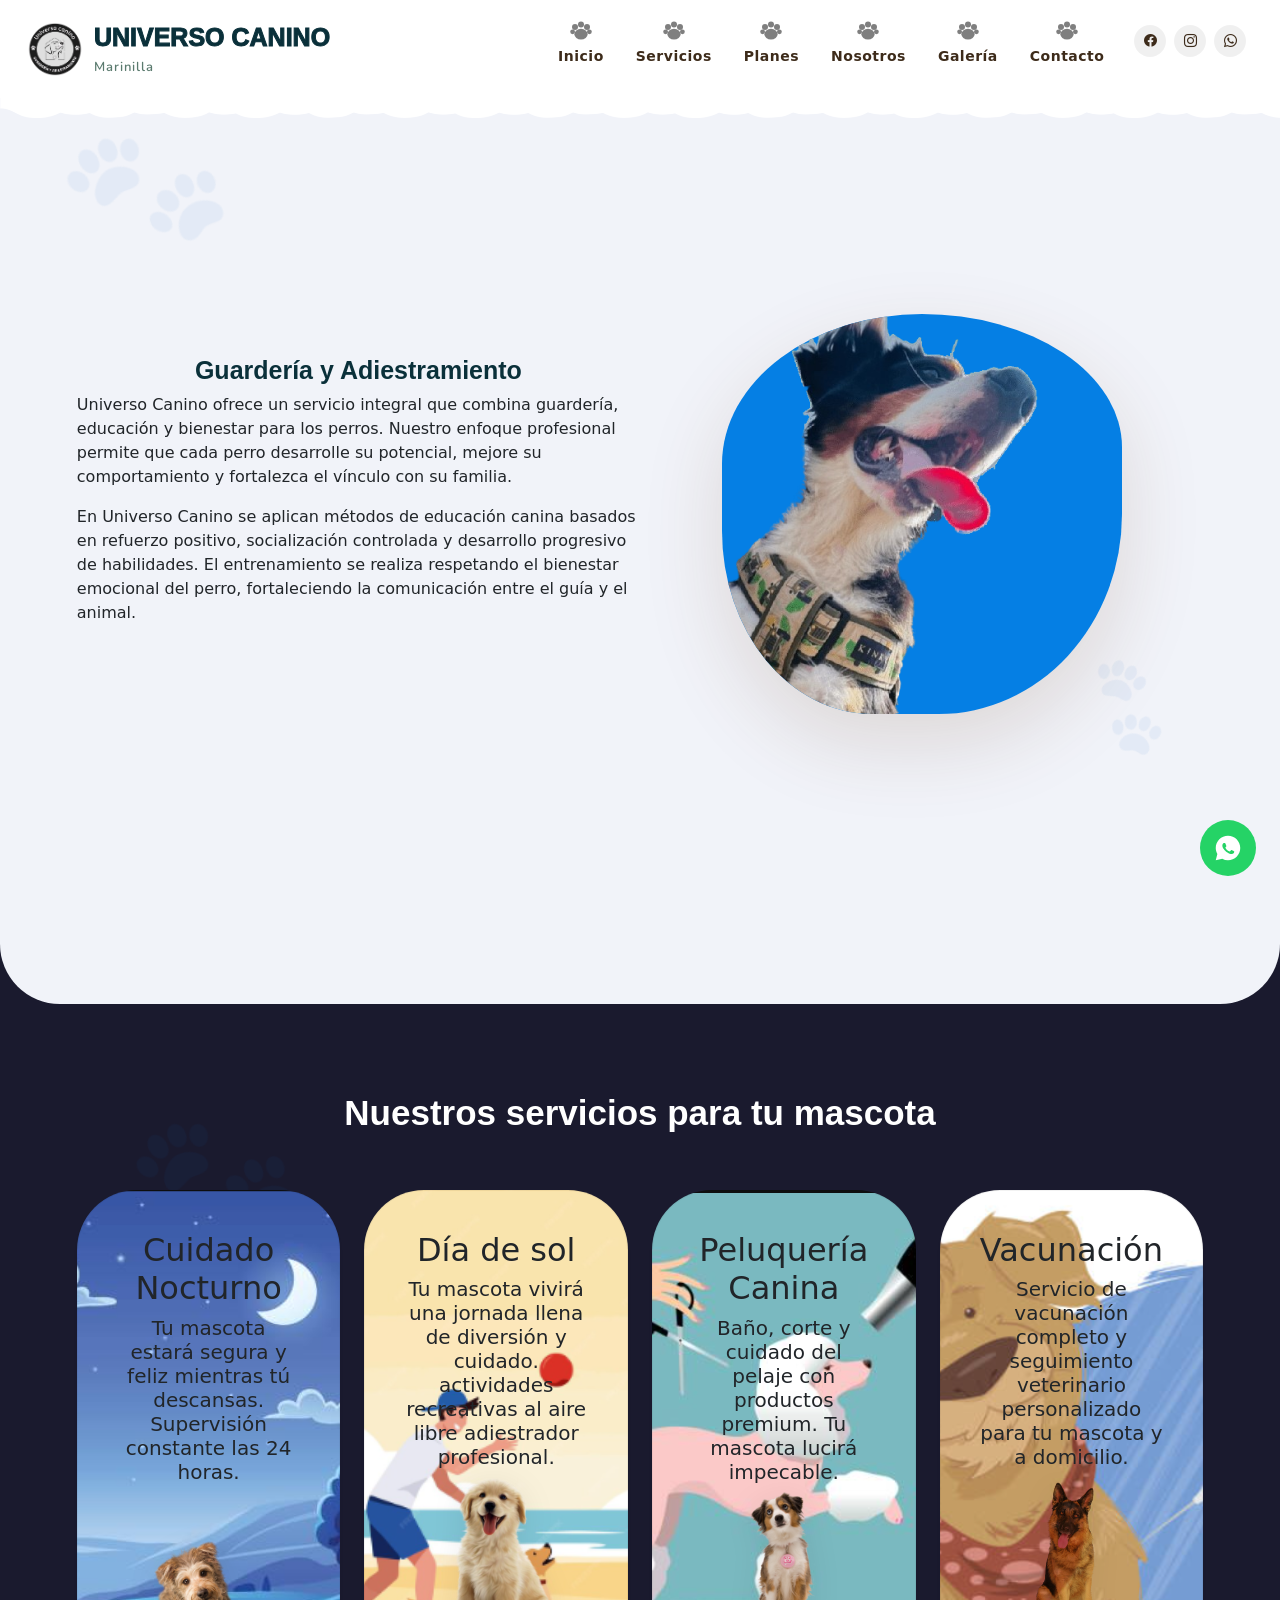
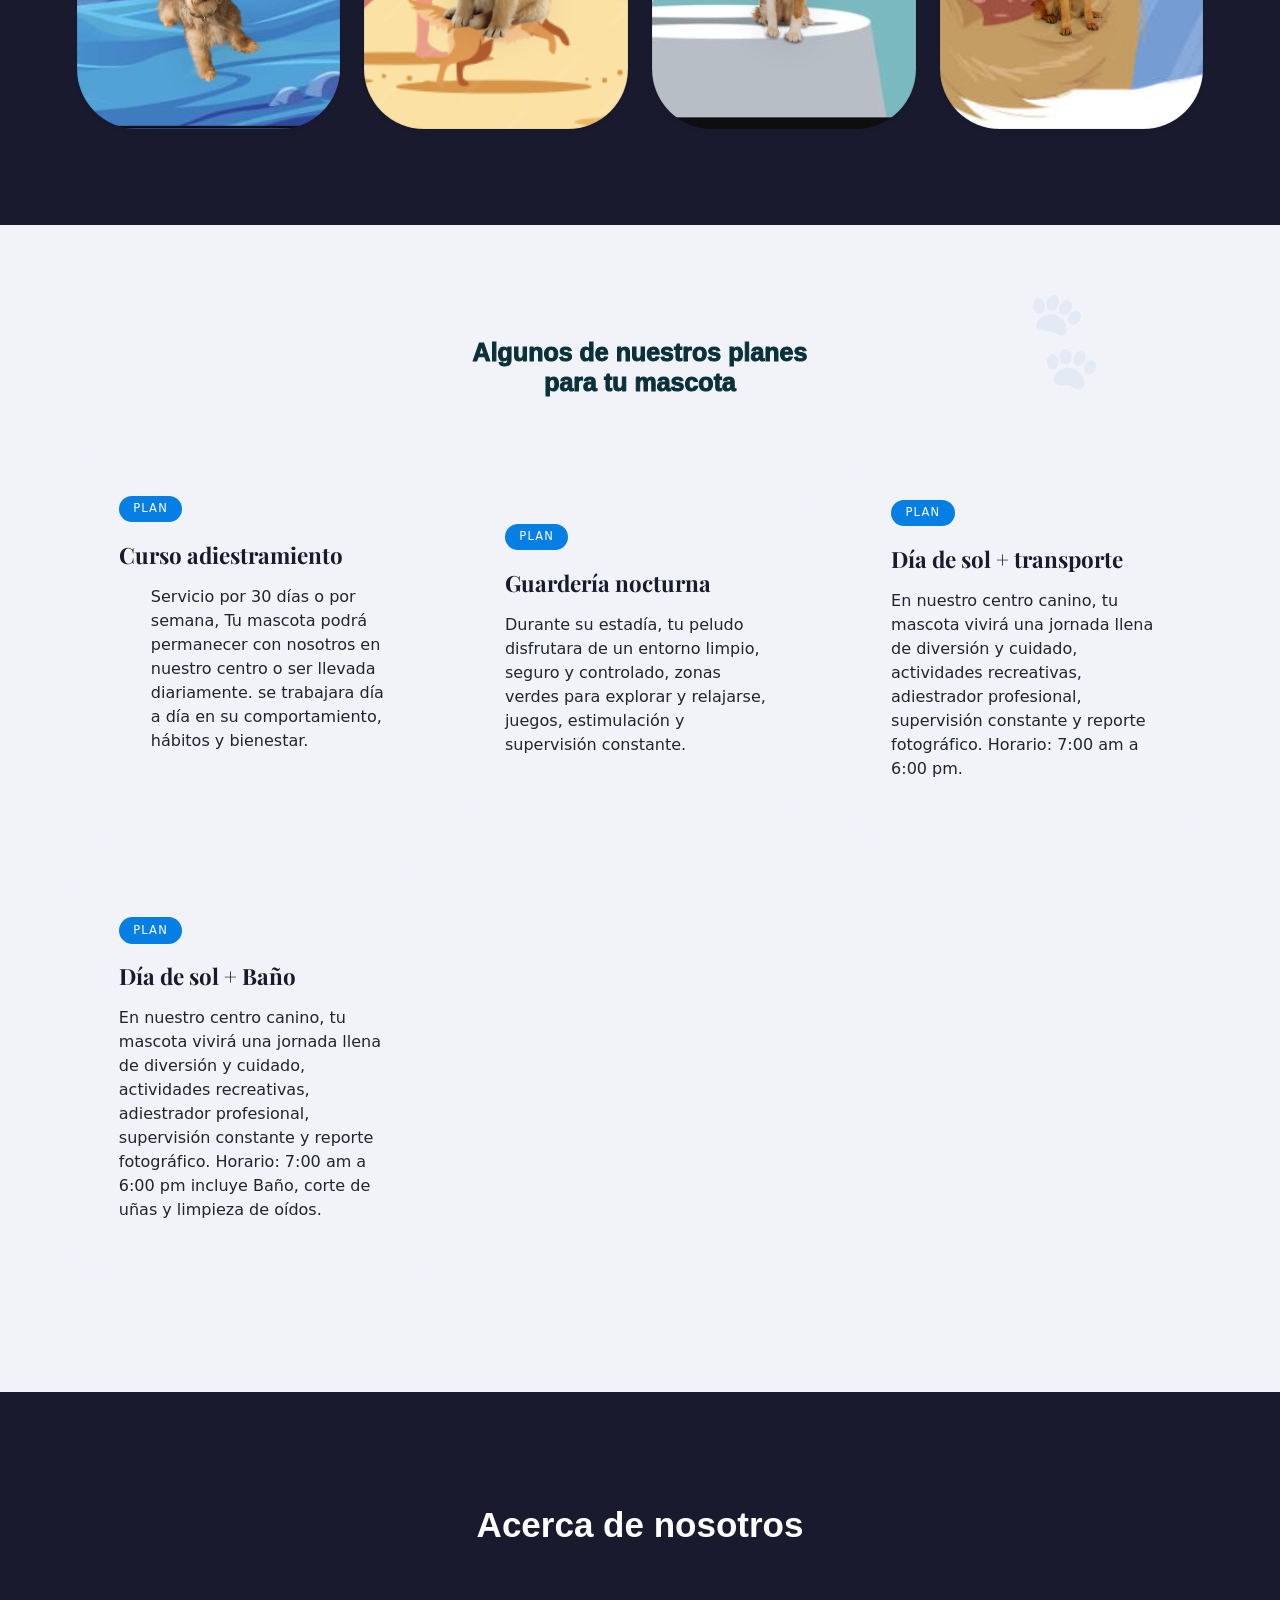
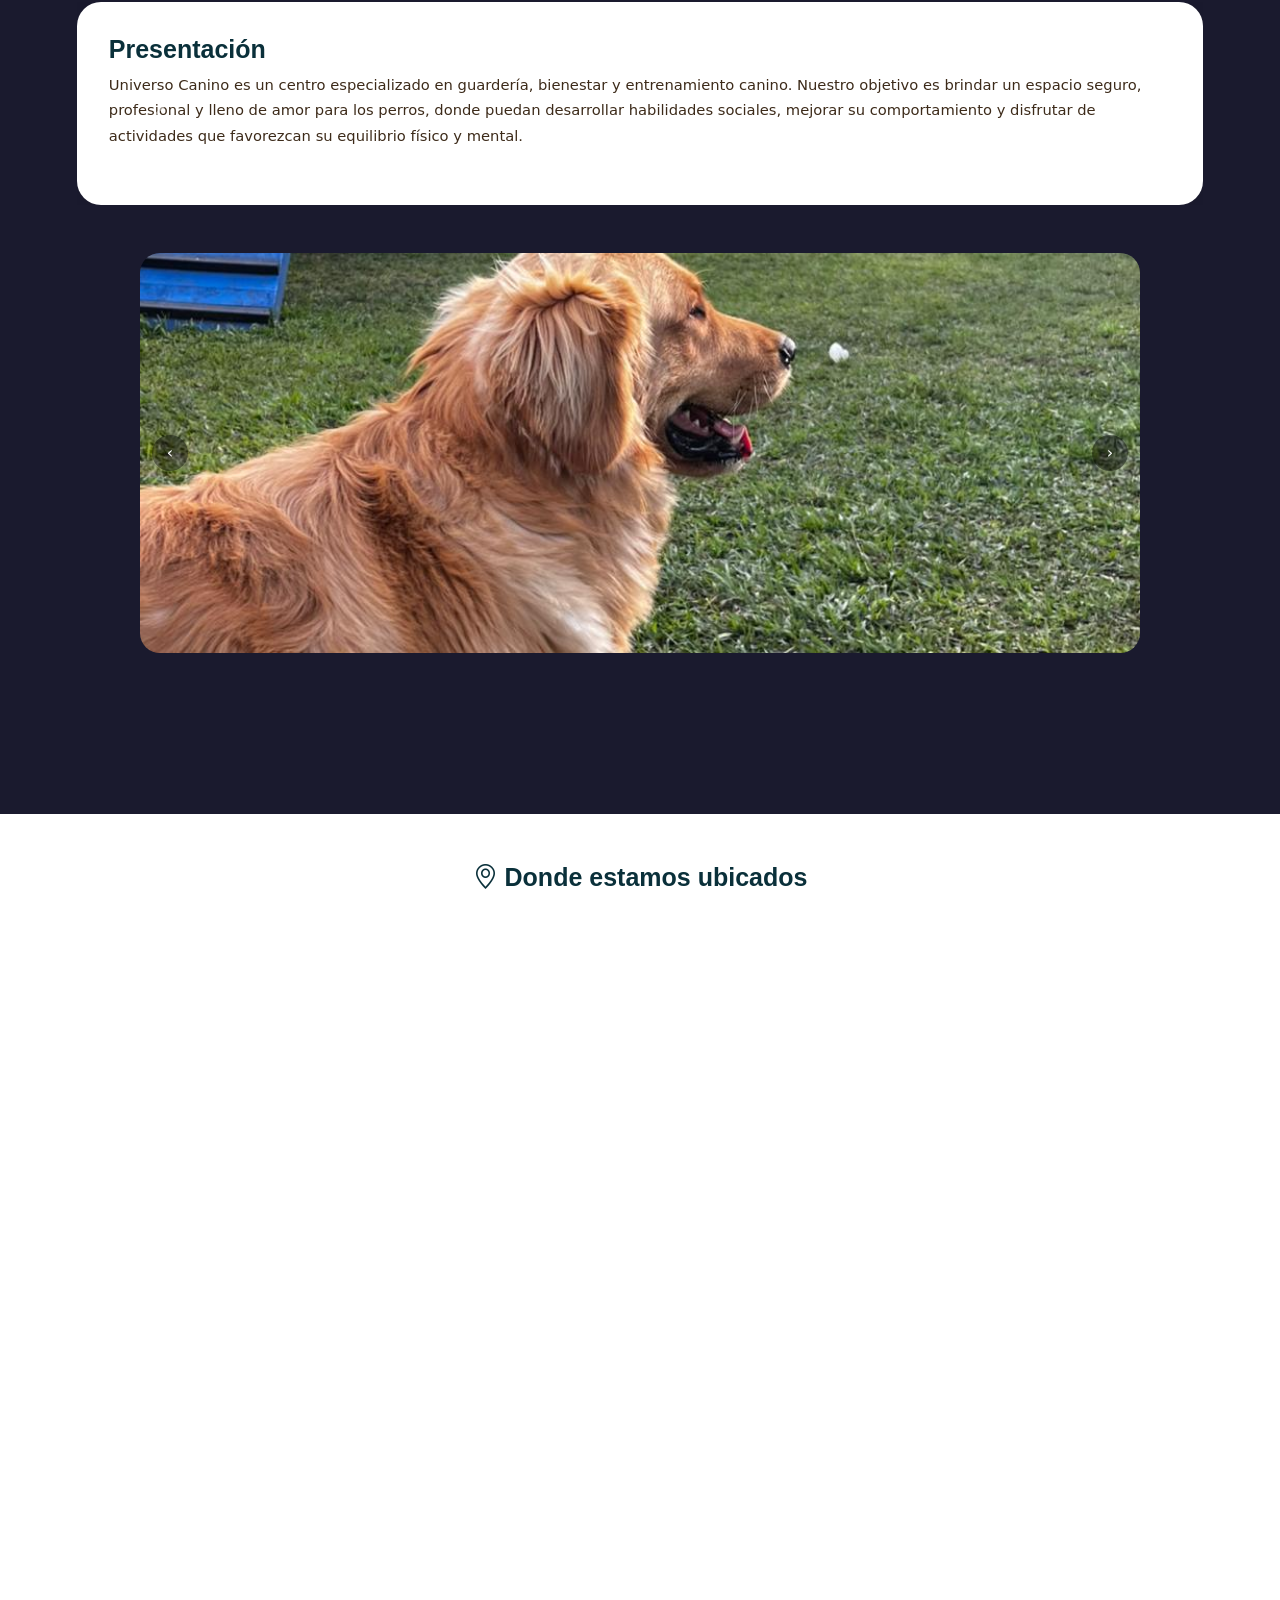
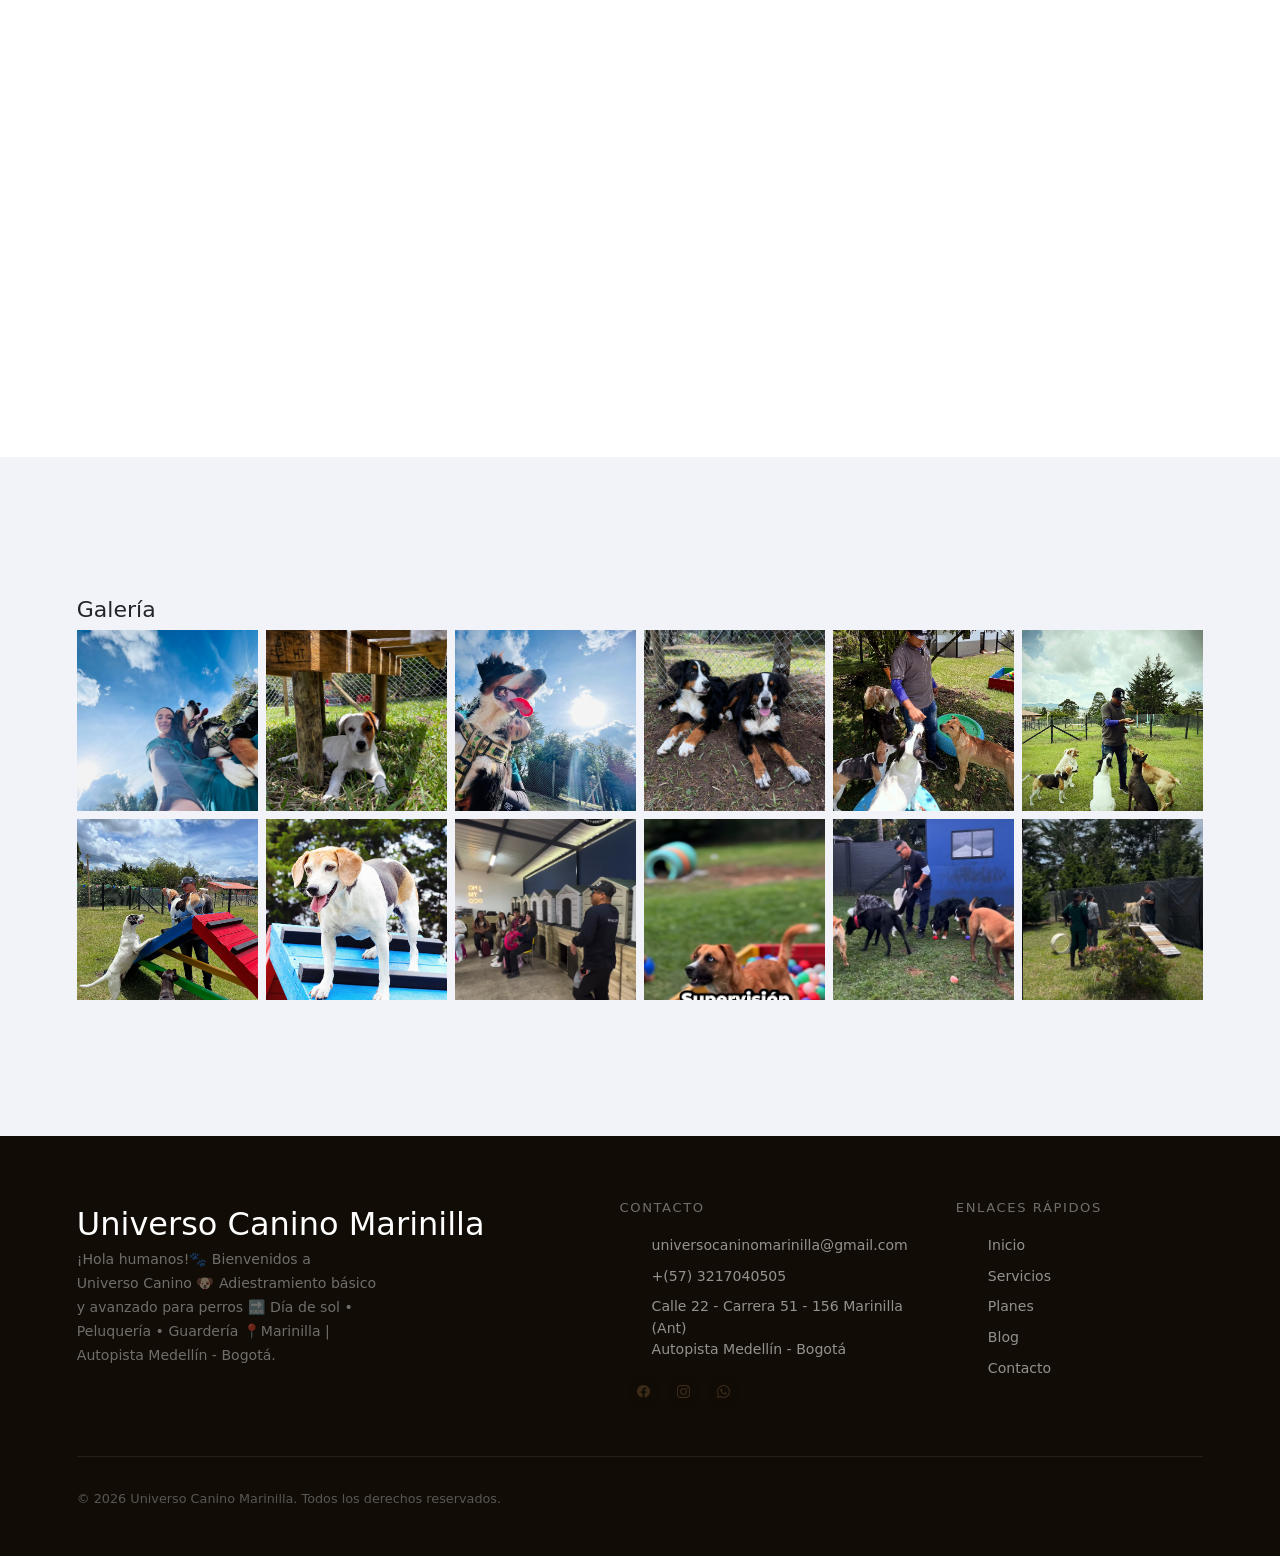
==== commit 59c123d6: "909pm" ====
--- a/index.html
+++ b/index.html
@@ -3,7 +3,7 @@
   <head>
     <meta charset="UTF-8" />
     <meta name="viewport" content="width=device-width, initial-scale=1.0" />
-    <title>Universo Canino</title>
+    <title>UNIVERSOCANINO</title>
     <link
       href="https://fonts.googleapis.com/css2?family=Playfair+Display:ital,wght@0,700;0,900;1,700&family=DM+Sans:wght@300;400;500&display=swap"
       rel="stylesheet"
@@ -27,7 +27,7 @@
         <div class="nav-brand">
           <img src="img/logo.png" alt="universocanino" width="12%" />
           <div>
-            <h4 class="title">Universo Canino</h4>
+            <h4 class="title">UNIVERSO CANINO</h4>
             <h6 class="nav-subtitle">Marinilla</h6>
           </div>
         </div>
--- a/css/style.css
+++ b/css/style.css
@@ -1,8 +1,8 @@
 @import url('https://fonts.googleapis.com/css2?family=Nunito:wght@400;700;800&family=Playfair+Display:ital,wght@0,700;0,900;1,700&family=DM+Sans:wght@300;400;500&display=swap');
-@font-face {
+/*@font-face {
     font-family: 'CocogoosePro';
     src: url('../fonts/Cocogoose/Cocogoose-Pro-Regular-trial.ttf') format('truetype');
-  }
+  }*/
 *,
 *::before,
 *::after {
@@ -11,18 +11,18 @@
   padding: 0;
 }
 .title {
-  font-family: 'CocogoosePro', sans-serif;
+  font-family: 'Quicksand', sans-serif;
   color: #0a303a;
   margin-top: 0px;
   font-style: normal;
-  font-size: 30px;
+  font-size: 25px;
   font-weight: 900;
   text-transform: inherit;
   -webkit-text-stroke: 1px #0a303a; /* añade grosor extra al contorno */
 }
 
 .sub-title{
-  font-family: 'Nunito', sans-serif;
+  font-family: 'Franklin Gothic Demi Cond', sans-serif;
   color: #0a303a;
   margin-top: 0px;
   font-style: normal;
@@ -31,7 +31,7 @@
   text-transform: inherit;
   }
   .sub-title-white{
-    font-family: 'Nunito', sans-serif;
+    font-family: 'Franklin Gothic Demi Cond', sans-serif;
     color: #ffffff;
     margin-top: 0px;
     font-style: normal;
@@ -77,7 +77,7 @@
   display: flex;
   align-items: center;
   justify-content: space-between;
-  padding: 1.2rem 2%;
+  padding: 0.6rem 2%;
   background-color: #ffffff;
   background-image: url(../img/navbar/headercloud.png);
   background-repeat: no-repeat;
@@ -105,13 +105,13 @@
 }
 .header-shape {
   width: 100%;
-  height: 40px;
+  height: 24px;
   background-repeat: no-repeat;
   background-size: 100% 100%;
   background-position: center;
   pointer-events: none;
   display: block;
-  margin-top: -6px; /* aumenta este valor hasta que desaparezca el espacio */
+  margin-top: -4px; 
 }
 
 
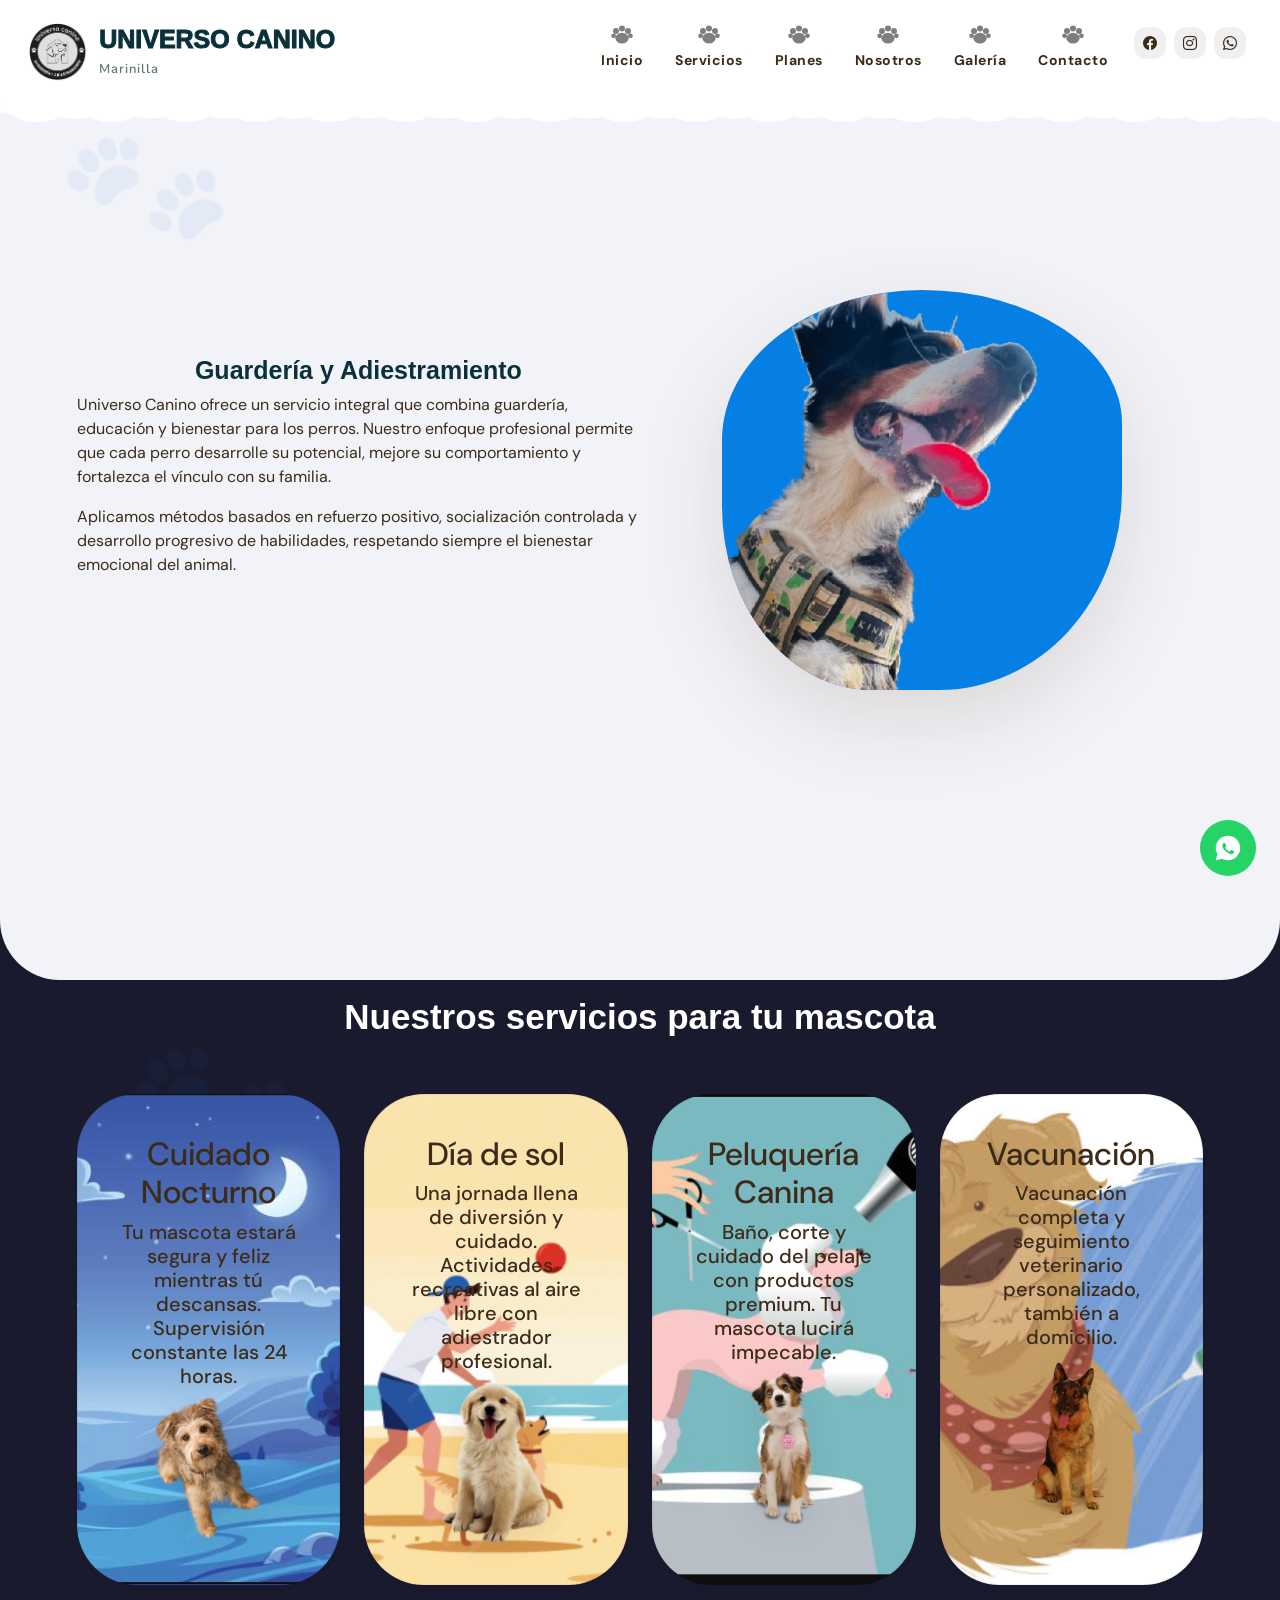
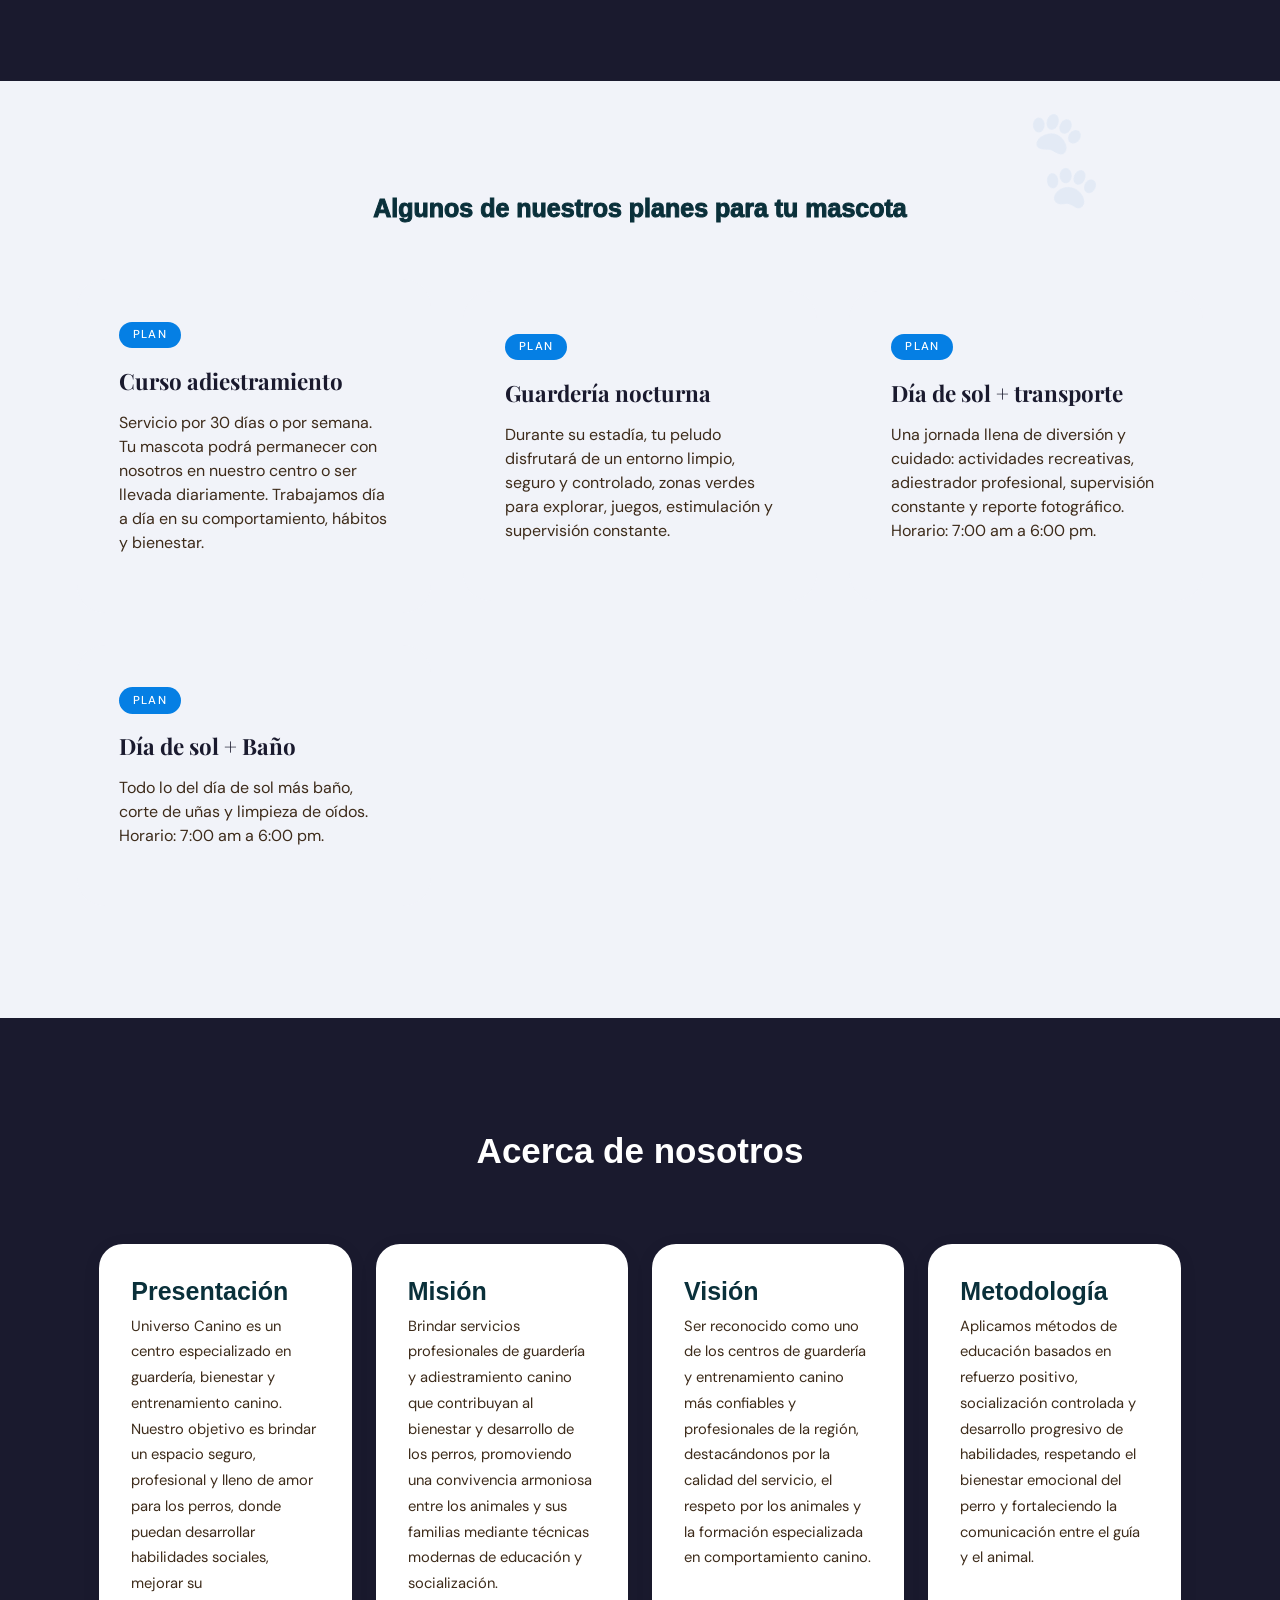
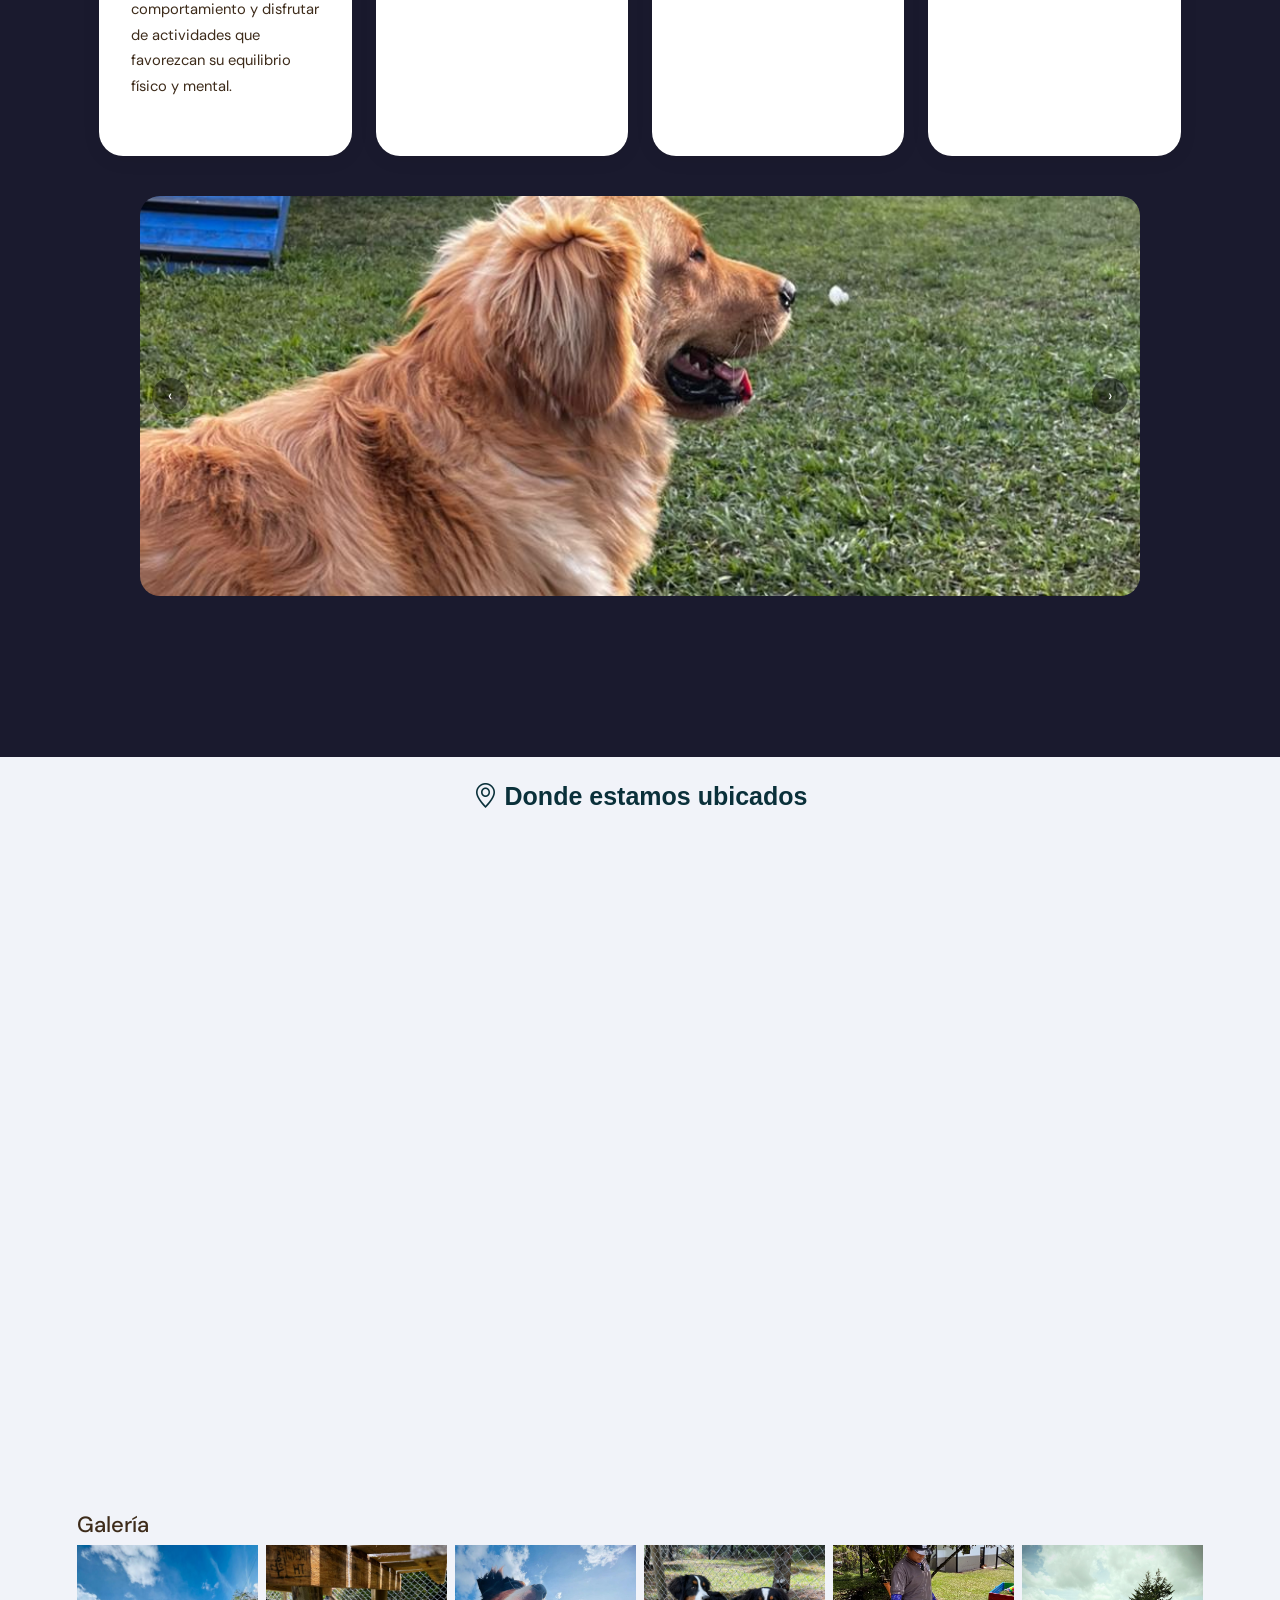
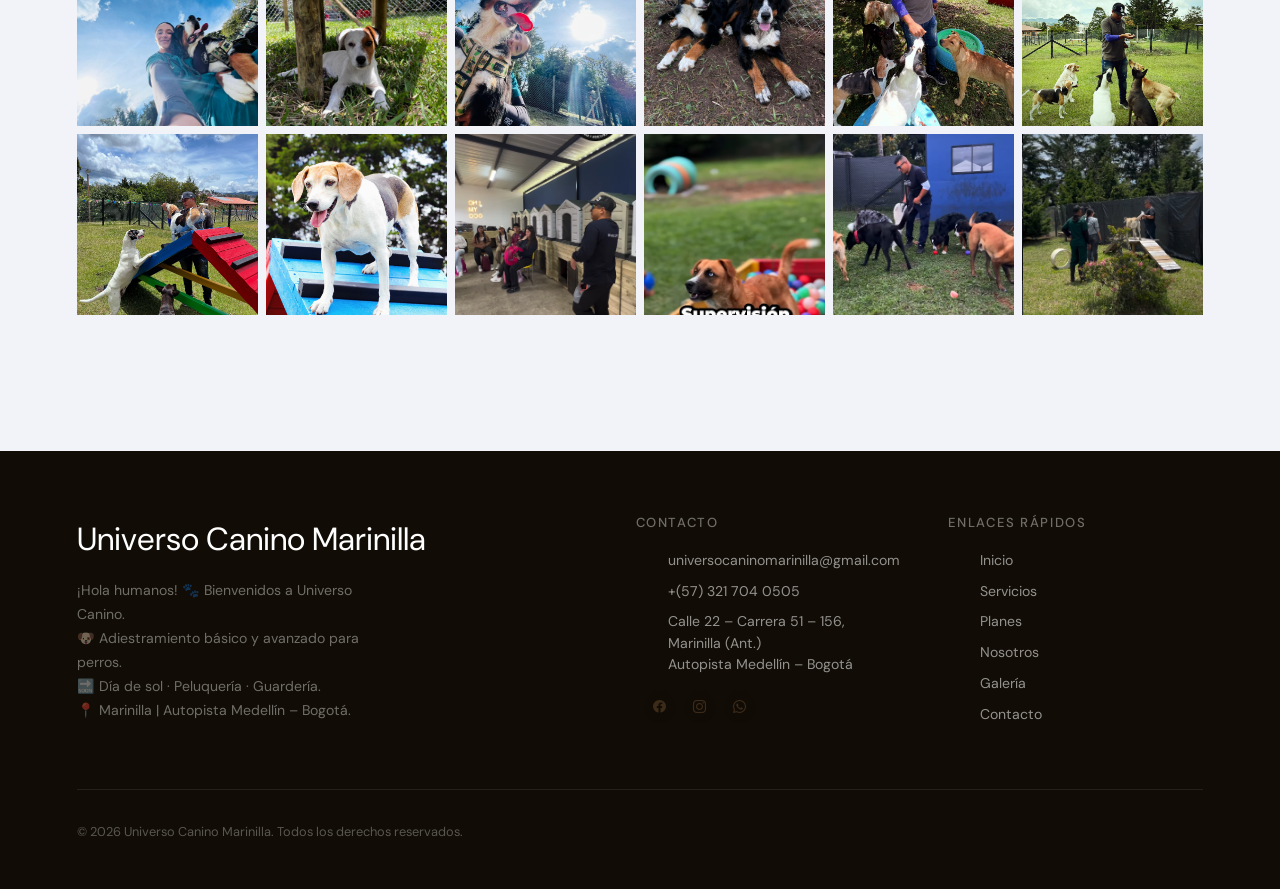
==== commit c73e0b34: "html" ====
--- a/index.html
+++ b/index.html
@@ -1,892 +1,374 @@
 <!DOCTYPE html>
 <html lang="es">
-  <head>
-    <meta charset="UTF-8" />
-    <meta name="viewport" content="width=device-width, initial-scale=1.0" />
-    <title>UNIVERSOCANINO</title>
-    <link
-      href="https://fonts.googleapis.com/css2?family=Playfair+Display:ital,wght@0,700;0,900;1,700&family=DM+Sans:wght@300;400;500&display=swap"
-      rel="stylesheet"
-    />
-    <link href="css/style.css" rel="stylesheet" />
-    <link
-      rel="stylesheet"
-      href="https://cdn.jsdelivr.net/npm/bootstrap-icons@1.13.1/font/bootstrap-icons.min.css"
-    />
-    <link
-      href="css/bootstrap-5.3.8-dist/bootstrap-5.3.8-dist/css/bootstrap.min.css"
-      rel="stylesheet"
-    />
-    <script src="css/bootstrap-5.3.8-dist/bootstrap-5.3.8-dist/js/bootstrap.bundle.min.js"></script>
-
-  </head>
-  <body>
-    <!-- NAV -->
-    <div class="nav-wrapper">
-      <nav id="navbar">
-        <div class="nav-brand">
-          <img src="img/logo.png" alt="universocanino" width="12%" />
-          <div>
-            <h4 class="title">UNIVERSO CANINO</h4>
-            <h6 class="nav-subtitle">Marinilla</h6>
-          </div>
-        </div>
-        <ul class="nav-links" id="navLinks">
-          <li>
-            <a href="#inicio">
-              <div class="paw-trail">
-                <svg class="trail-paw" viewBox="0 0 20 20">
-                  <ellipse
-                    cx="10"
-                    cy="13"
-                    rx="6"
-                    ry="5"
-                    fill="rgba(233,69,96,0.7)"
-                  />
-                  <circle cx="6" cy="7" r="2.5" fill="rgba(233,69,96,0.7)" />
-                  <circle cx="14" cy="7" r="2.5" fill="rgba(233,69,96,0.7)" />
-                  <circle cx="3" cy="11" r="2" fill="rgba(233,69,96,0.7)" />
-                  <circle cx="17" cy="11" r="2" fill="rgba(233,69,96,0.7)" />
-                </svg>
-                <svg class="trail-paw" viewBox="0 0 20 20">
-                  <ellipse
-                    cx="10"
-                    cy="13"
-                    rx="6"
-                    ry="5"
-                    fill="rgba(233,69,96,0.5)"
-                  />
-                  <circle cx="6" cy="7" r="2.5" fill="rgba(233,69,96,0.5)" />
-                  <circle cx="14" cy="7" r="2.5" fill="rgba(233,69,96,0.5)" />
-                  <circle cx="3" cy="11" r="2" fill="rgba(233,69,96,0.5)" />
-                  <circle cx="17" cy="11" r="2" fill="rgba(233,69,96,0.5)" />
-                </svg>
-                <svg class="trail-paw" viewBox="0 0 20 20">
-                  <ellipse
-                    cx="10"
-                    cy="13"
-                    rx="6"
-                    ry="5"
-                    fill="rgba(233,69,96,0.3)"
-                  />
-                  <circle cx="6" cy="7" r="2.5" fill="rgba(233,69,96,0.3)" />
-                  <circle cx="14" cy="7" r="2.5" fill="rgba(233,69,96,0.3)" />
-                  <circle cx="3" cy="11" r="2" fill="rgba(233,69,96,0.3)" />
-                  <circle cx="17" cy="11" r="2" fill="rgba(233,69,96,0.3)" />
-                </svg>
-              </div>
-              <svg class="paw-icon" viewBox="0 0 40 40">
-                <ellipse class="pad" cx="20" cy="27" rx="11" ry="9" />
-                <circle class="toe" cx="10" cy="15" r="5" />
-                <circle class="toe" cx="20" cy="11" r="5" />
-                <circle class="toe" cx="30" cy="15" r="5" />
-                <circle class="toe" cx="6" cy="23" r="4" />
-                <circle class="toe" cx="34" cy="23" r="4" />
-              </svg>
-              Inicio
-            </a>
-          </li>
-          <li>
-            <a href="#servicios">
-              <div class="paw-trail">
-                <svg class="trail-paw" viewBox="0 0 20 20">
-                  <ellipse
-                    cx="10"
-                    cy="13"
-                    rx="6"
-                    ry="5"
-                    fill="rgba(233,69,96,0.7)"
-                  />
-                  <circle cx="6" cy="7" r="2.5" fill="rgba(233,69,96,0.7)" />
-                  <circle cx="14" cy="7" r="2.5" fill="rgba(233,69,96,0.7)" />
-                  <circle cx="3" cy="11" r="2" fill="rgba(233,69,96,0.7)" />
-                  <circle cx="17" cy="11" r="2" fill="rgba(233,69,96,0.7)" />
-                </svg>
-                <svg class="trail-paw" viewBox="0 0 20 20">
-                  <ellipse
-                    cx="10"
-                    cy="13"
-                    rx="6"
-                    ry="5"
-                    fill="rgba(233,69,96,0.5)"
-                  />
-                  <circle cx="6" cy="7" r="2.5" fill="rgba(233,69,96,0.5)" />
-                  <circle cx="14" cy="7" r="2.5" fill="rgba(233,69,96,0.5)" />
-                  <circle cx="3" cy="11" r="2" fill="rgba(233,69,96,0.5)" />
-                  <circle cx="17" cy="11" r="2" fill="rgba(233,69,96,0.5)" />
-                </svg>
-                <svg class="trail-paw" viewBox="0 0 20 20">
-                  <ellipse
-                    cx="10"
-                    cy="13"
-                    rx="6"
-                    ry="5"
-                    fill="rgba(233,69,96,0.3)"
-                  />
-                  <circle cx="6" cy="7" r="2.5" fill="rgba(233,69,96,0.3)" />
-                  <circle cx="14" cy="7" r="2.5" fill="rgba(233,69,96,0.3)" />
-                  <circle cx="3" cy="11" r="2" fill="rgba(233,69,96,0.3)" />
-                  <circle cx="17" cy="11" r="2" fill="rgba(233,69,96,0.3)" />
-                </svg>
-              </div>
-              <svg class="paw-icon" viewBox="0 0 40 40">
-                <ellipse class="pad" cx="20" cy="27" rx="11" ry="9" />
-                <circle class="toe" cx="10" cy="15" r="5" />
-                <circle class="toe" cx="20" cy="11" r="5" />
-                <circle class="toe" cx="30" cy="15" r="5" />
-                <circle class="toe" cx="6" cy="23" r="4" />
-                <circle class="toe" cx="34" cy="23" r="4" />
-              </svg>
-              Servicios
-            </a>
-          </li>
-          <li>
-            <a href="#planes">
-              <div class="paw-trail">
-                <svg class="trail-paw" viewBox="0 0 20 20">
-                  <ellipse
-                    cx="10"
-                    cy="13"
-                    rx="6"
-                    ry="5"
-                    fill="rgba(233,69,96,0.7)"
-                  />
-                  <circle cx="6" cy="7" r="2.5" fill="rgba(233,69,96,0.7)" />
-                  <circle cx="14" cy="7" r="2.5" fill="rgba(233,69,96,0.7)" />
-                  <circle cx="3" cy="11" r="2" fill="rgba(233,69,96,0.7)" />
-                  <circle cx="17" cy="11" r="2" fill="rgba(233,69,96,0.7)" />
-                </svg>
-                <svg class="trail-paw" viewBox="0 0 20 20">
-                  <ellipse
-                    cx="10"
-                    cy="13"
-                    rx="6"
-                    ry="5"
-                    fill="rgba(233,69,96,0.5)"
-                  />
-                  <circle cx="6" cy="7" r="2.5" fill="rgba(233,69,96,0.5)" />
-                  <circle cx="14" cy="7" r="2.5" fill="rgba(233,69,96,0.5)" />
-                  <circle cx="3" cy="11" r="2" fill="rgba(233,69,96,0.5)" />
-                  <circle cx="17" cy="11" r="2" fill="rgba(233,69,96,0.5)" />
-                </svg>
-                <svg class="trail-paw" viewBox="0 0 20 20">
-                  <ellipse
-                    cx="10"
-                    cy="13"
-                    rx="6"
-                    ry="5"
-                    fill="rgba(233,69,96,0.3)"
-                  />
-                  <circle cx="6" cy="7" r="2.5" fill="rgba(233,69,96,0.3)" />
-                  <circle cx="14" cy="7" r="2.5" fill="rgba(233,69,96,0.3)" />
-                  <circle cx="3" cy="11" r="2" fill="rgba(233,69,96,0.3)" />
-                  <circle cx="17" cy="11" r="2" fill="rgba(233,69,96,0.3)" />
-                </svg>
-              </div>
-              <svg class="paw-icon" viewBox="0 0 40 40">
-                <ellipse class="pad" cx="20" cy="27" rx="11" ry="9" />
-                <circle class="toe" cx="10" cy="15" r="5" />
-                <circle class="toe" cx="20" cy="11" r="5" />
-                <circle class="toe" cx="30" cy="15" r="5" />
-                <circle class="toe" cx="6" cy="23" r="4" />
-                <circle class="toe" cx="34" cy="23" r="4" />
-              </svg>
-              Planes
-            </a>
-          </li>
-          <li>
-            <a href="#nosotros">
-              <div class="paw-trail">
-                <svg class="trail-paw" viewBox="0 0 20 20">
-                  <ellipse
-                    cx="10"
-                    cy="13"
-                    rx="6"
-                    ry="5"
-                    fill="rgba(233,69,96,0.7)"
-                  />
-                  <circle cx="6" cy="7" r="2.5" fill="rgba(233,69,96,0.7)" />
-                  <circle cx="14" cy="7" r="2.5" fill="rgba(233,69,96,0.7)" />
-                  <circle cx="3" cy="11" r="2" fill="rgba(233,69,96,0.7)" />
-                  <circle cx="17" cy="11" r="2" fill="rgba(233,69,96,0.7)" />
-                </svg>
-                <svg class="trail-paw" viewBox="0 0 20 20">
-                  <ellipse
-                    cx="10"
-                    cy="13"
-                    rx="6"
-                    ry="5"
-                    fill="rgba(233,69,96,0.5)"
-                  />
-                  <circle cx="6" cy="7" r="2.5" fill="rgba(233,69,96,0.5)" />
-                  <circle cx="14" cy="7" r="2.5" fill="rgba(233,69,96,0.5)" />
-                  <circle cx="3" cy="11" r="2" fill="rgba(233,69,96,0.5)" />
-                  <circle cx="17" cy="11" r="2" fill="rgba(233,69,96,0.5)" />
-                </svg>
-                <svg class="trail-paw" viewBox="0 0 20 20">
-                  <ellipse
-                    cx="10"
-                    cy="13"
-                    rx="6"
-                    ry="5"
-                    fill="rgba(233,69,96,0.3)"
-                  />
-                  <circle cx="6" cy="7" r="2.5" fill="rgba(233,69,96,0.3)" />
-                  <circle cx="14" cy="7" r="2.5" fill="rgba(233,69,96,0.3)" />
-                  <circle cx="3" cy="11" r="2" fill="rgba(233,69,96,0.3)" />
-                  <circle cx="17" cy="11" r="2" fill="rgba(233,69,96,0.3)" />
-                </svg>
-              </div>
-              <svg class="paw-icon" viewBox="0 0 40 40">
-                <ellipse class="pad" cx="20" cy="27" rx="11" ry="9" />
-                <circle class="toe" cx="10" cy="15" r="5" />
-                <circle class="toe" cx="20" cy="11" r="5" />
-                <circle class="toe" cx="30" cy="15" r="5" />
-                <circle class="toe" cx="6" cy="23" r="4" />
-                <circle class="toe" cx="34" cy="23" r="4" />
-              </svg>
-              Nosotros
-            </a>
-          </li>
-          <li>
-            <a href="#blog">
-              <div class="paw-trail">
-                <svg class="trail-paw" viewBox="0 0 20 20">
-                  <ellipse
-                    cx="10"
-                    cy="13"
-                    rx="6"
-                    ry="5"
-                    fill="rgba(233,69,96,0.7)"
-                  />
-                  <circle cx="6" cy="7" r="2.5" fill="rgba(233,69,96,0.7)" />
-                  <circle cx="14" cy="7" r="2.5" fill="rgba(233,69,96,0.7)" />
-                  <circle cx="3" cy="11" r="2" fill="rgba(233,69,96,0.7)" />
-                  <circle cx="17" cy="11" r="2" fill="rgba(233,69,96,0.7)" />
-                </svg>
-                <svg class="trail-paw" viewBox="0 0 20 20">
-                  <ellipse
-                    cx="10"
-                    cy="13"
-                    rx="6"
-                    ry="5"
-                    fill="rgba(233,69,96,0.5)"
-                  />
-                  <circle cx="6" cy="7" r="2.5" fill="rgba(233,69,96,0.5)" />
-                  <circle cx="14" cy="7" r="2.5" fill="rgba(233,69,96,0.5)" />
-                  <circle cx="3" cy="11" r="2" fill="rgba(233,69,96,0.5)" />
-                  <circle cx="17" cy="11" r="2" fill="rgba(233,69,96,0.5)" />
-                </svg>
-                <svg class="trail-paw" viewBox="0 0 20 20">
-                  <ellipse
-                    cx="10"
-                    cy="13"
-                    rx="6"
-                    ry="5"
-                    fill="rgba(233,69,96,0.3)"
-                  />
-                  <circle cx="6" cy="7" r="2.5" fill="rgba(233,69,96,0.3)" />
-                  <circle cx="14" cy="7" r="2.5" fill="rgba(233,69,96,0.3)" />
-                  <circle cx="3" cy="11" r="2" fill="rgba(233,69,96,0.3)" />
-                  <circle cx="17" cy="11" r="2" fill="rgba(233,69,96,0.3)" />
-                </svg>
-              </div>
-              <svg class="paw-icon" viewBox="0 0 40 40">
-                <ellipse class="pad" cx="20" cy="27" rx="11" ry="9" />
-                <circle class="toe" cx="10" cy="15" r="5" />
-                <circle class="toe" cx="20" cy="11" r="5" />
-                <circle class="toe" cx="30" cy="15" r="5" />
-                <circle class="toe" cx="6" cy="23" r="4" />
-                <circle class="toe" cx="34" cy="23" r="4" />
-              </svg>
-              Galería
-            </a>
-          </li>
-          <li>
-            <a href="#contacto">
-              <div class="paw-trail">
-                <svg class="trail-paw" viewBox="0 0 20 20">
-                  <ellipse
-                    cx="10"
-                    cy="13"
-                    rx="6"
-                    ry="5"
-                    fill="rgba(233,69,96,0.7)"
-                  />
-                  <circle cx="6" cy="7" r="2.5" fill="rgba(233,69,96,0.7)" />
-                  <circle cx="14" cy="7" r="2.5" fill="rgba(233,69,96,0.7)" />
-                  <circle cx="3" cy="11" r="2" fill="rgba(233,69,96,0.7)" />
-                  <circle cx="17" cy="11" r="2" fill="rgba(233,69,96,0.7)" />
-                </svg>
-                <svg class="trail-paw" viewBox="0 0 20 20">
-                  <ellipse
-                    cx="10"
-                    cy="13"
-                    rx="6"
-                    ry="5"
-                    fill="rgba(233,69,96,0.5)"
-                  />
-                  <circle cx="6" cy="7" r="2.5" fill="rgba(233,69,96,0.5)" />
-                  <circle cx="14" cy="7" r="2.5" fill="rgba(233,69,96,0.5)" />
-                  <circle cx="3" cy="11" r="2" fill="rgba(233,69,96,0.5)" />
-                  <circle cx="17" cy="11" r="2" fill="rgba(233,69,96,0.5)" />
-                </svg>
-                <svg class="trail-paw" viewBox="0 0 20 20">
-                  <ellipse
-                    cx="10"
-                    cy="13"
-                    rx="6"
-                    ry="5"
-                    fill="rgba(233,69,96,0.3)"
-                  />
-                  <circle cx="6" cy="7" r="2.5" fill="rgba(233,69,96,0.3)" />
-                  <circle cx="14" cy="7" r="2.5" fill="rgba(233,69,96,0.3)" />
-                  <circle cx="3" cy="11" r="2" fill="rgba(233,69,96,0.3)" />
-                  <circle cx="17" cy="11" r="2" fill="rgba(233,69,96,0.3)" />
-                </svg>
-              </div>
-              <svg class="paw-icon" viewBox="0 0 40 40">
-                <ellipse class="pad" cx="20" cy="27" rx="11" ry="9" />
-                <circle class="toe" cx="10" cy="15" r="5" />
-                <circle class="toe" cx="20" cy="11" r="5" />
-                <circle class="toe" cx="30" cy="15" r="5" />
-                <circle class="toe" cx="6" cy="23" r="4" />
-                <circle class="toe" cx="34" cy="23" r="4" />
-              </svg>
-              Contacto
-            </a>
-          </li>
-          <br /><br />
-          <div class="social-links">
-            <a
-              href="https://www.facebook.com/profile.php?id=61578626530983"
-              target="_blank"
-              title="Facebook"
-              class="social-icon facebook"
-            >
-              <i class="bi bi-facebook"></i>
-            </a>
-            <a
-              href="https://www.instagram.com/universocaninomarinilla"
-              target="_blank"
-              title="instagram"
-              class="social-icon instagram"
-            >
-              <i class="bi bi-instagram"></i>
-            </a>
-            <a
-              href="https://wa.me/+573217040505"
-              target="_blank"
-              title="whatsapp"
-              class="social-icon whatsapp"
-            >
-              <i class="bi bi-whatsapp"></i>
-            </a>
-          </div>
-        </ul>
-        <button
-          class="nav-burger"
-          id="navBurger"
-          aria-label="Abrir menú"
-          aria-expanded="false"
-        >
-          <span></span>
-          <span></span>
-          <span></span>
-        </button>
-      </nav>
-      <div
-        class="header-shape"
-        style="background-image: url(img/navbar/headercloud.png)"
-      ></div>
-    </div>
-    <!-- HERO -->
-    <br />
-    
-    <section class="hero" id="inicio">
-      <div class="hero-text">
-        <h5 class="sub-title text-center">Guardería y Adiestramiento</h5>
-        <p>
-          Universo Canino ofrece un servicio integral que combina guardería,
-          educación y bienestar para los perros. Nuestro enfoque profesional
-          permite que cada perro desarrolle su potencial, mejore su
-          comportamiento y fortalezca el vínculo con su familia.
-        </p>
-        <p>
-          En Universo Canino se aplican métodos de educación canina basados en
-          refuerzo positivo, socialización controlada y desarrollo progresivo de
-          habilidades. El entrenamiento se realiza respetando el bienestar
-          emocional del perro, fortaleciendo la comunicación entre el guía y el
-          animal.
-        </p>
-        <div class="hero-stats"></div>
-      </div>
-      <div class="hero-visual">
-        <div class="hero-img-wrap">
-          <img
-            src="img/doglogo.png"
-            class="d-inline-block w-100 hero-carousel-img"
-            alt="Perro 1"
-          />
-        </div>
-      </div>
-    </section>
-    <!-- SERVICIOS -->
-    <section class="services" id="servicios">
-      <br /><br />
-      <div class="section-head reveal">
-        <br />
-        <h2 class="sub-title-white text-center">
-          Nuestros servicios para tu mascota
-        </h2>
-        <div class="paw-bg p1">🐾</div>
-      </div>
-      <div class="services-grid">
-        <div
-          class="service-card reveal"
-          style="
-            background-image: url('img/noche.PNG');
-            background-size: cover;
-            background-position: center;
-          "
-        >
-          <div class="text-center">
-            <h2>Cuidado Nocturno</h2>
-            <h5>
-              Tu mascota estará segura y feliz mientras tú descansas.
-              Supervisión constante las 24 horas.
-            </h5>
-            <br /><br />
-            <img src="img/dogcard7.png" width="60%" alt="..." />
-          </div>
-        </div>
-        <div
-          class="service-card reveal"
-          style="
-            background-image: url('img/sol.PNG');
-            background-size: cover;
-            background-position: center;
-          "
-        >
-          <div class="text-center">
-            <h2>Día de sol</h2>
-            <h5>
-              Tu mascota vivirá una jornada llena de diversión y cuidado.
-              actividades recreativas al aire libre adiestrador profesional.
-            </h5>
-            <img src="img/dogcard4.png" width="60%" alt="..." />
-          </div>
-        </div>
-
-        <div
-          class="service-card reveal"
-          style="
-            background-image: url('img/peluqueria.PNG');
-            background-size: cover;
-            background-position: center;
-          "
-        >
-          <div class="text-center">
-            <h2>Peluquería Canina</h2>
-            <h5>
-              Baño, corte y cuidado del pelaje con productos premium. Tu mascota
-              lucirá impecable.
-            </h5>
-            <img src="img/dogcard6.png" width="60%" alt="..." />
-          </div>
-        </div>
-        <div
-          class="service-card reveal"
-          style="
-            background-image: url('img/vacuna.PNG');
-            background-size: cover;
-            background-position: center;
-          "
-        >
-          <div class="text-center">
-            <h2>Vacunación</h2>
-            <h5>
-              Servicio de vacunación completo y seguimiento veterinario
-              personalizado para tu mascota y a domicilio.
-            </h5>
-            <img src="img/dogcard5.png" width="60%" alt="..." />
-          </div>
-        </div>
-      </div>
-    </section>
-    <div class="paw-bg p1">🐾</div>
-    <!--Planes-->
-    <section class="pricing" id="planes">
-      <div class="section-head reveal" style="text-align: center">
-        <h3 class="title">
-          Algunos de nuestros planes<br />
-          <div class="paw-bg p2">🐾</div>
-          para tu mascota
-        </h3>
-      </div>
+<head>
+  <meta charset="UTF-8" />
+  <meta name="viewport" content="width=device-width, initial-scale=1.0" />
+  <title>UNIVERSO CANINO</title>
+  <link href="https://fonts.googleapis.com/css2?family=Playfair+Display:ital,wght@0,700;0,900;1,700&family=DM+Sans:wght@300;400;500&display=swap" rel="stylesheet" />
+  <link rel="stylesheet" href="https://cdn.jsdelivr.net/npm/bootstrap-icons@1.13.1/font/bootstrap-icons.min.css" />
+  <link href="css/bootstrap-5.3.8-dist/bootstrap-5.3.8-dist/css/bootstrap.min.css" rel="stylesheet" />
+  <script src="css/bootstrap-5.3.8-dist/bootstrap-5.3.8-dist/js/bootstrap.bundle.min.js"></script>
+  <link href="css/style.css" rel="stylesheet" />
+</head>
+<body>
+
+  <!-- ═══════════════════════════════════════
+       NAV
+  ═══════════════════════════════════════ -->
+  <div class="nav-wrapper">
+    <nav id="navbar">
+
+      <div class="nav-brand">
+        <img src="img/logo.png" alt="Universo Canino" width="12%" />
+        <div>
+          <h4 class="title">UNIVERSO CANINO</h4>
+          <h6 class="nav-subtitle">Marinilla</h6>
+        </div>
+      </div>
+
+      <ul class="nav-links" id="navLinks">
+
+        <!-- Macro para cada ítem de nav -->
+        <li><a href="#inicio">    <span class="paw-trail-group"></span><svg class="paw-icon" viewBox="0 0 40 40"><ellipse class="pad" cx="20" cy="27" rx="11" ry="9"/><circle class="toe" cx="10" cy="15" r="5"/><circle class="toe" cx="20" cy="11" r="5"/><circle class="toe" cx="30" cy="15" r="5"/><circle class="toe" cx="6"  cy="23" r="4"/><circle class="toe" cx="34" cy="23" r="4"/></svg>Inicio</a></li>
+        <li><a href="#servicios"> <span class="paw-trail-group"></span><svg class="paw-icon" viewBox="0 0 40 40"><ellipse class="pad" cx="20" cy="27" rx="11" ry="9"/><circle class="toe" cx="10" cy="15" r="5"/><circle class="toe" cx="20" cy="11" r="5"/><circle class="toe" cx="30" cy="15" r="5"/><circle class="toe" cx="6"  cy="23" r="4"/><circle class="toe" cx="34" cy="23" r="4"/></svg>Servicios</a></li>
+        <li><a href="#planes">    <span class="paw-trail-group"></span><svg class="paw-icon" viewBox="0 0 40 40"><ellipse class="pad" cx="20" cy="27" rx="11" ry="9"/><circle class="toe" cx="10" cy="15" r="5"/><circle class="toe" cx="20" cy="11" r="5"/><circle class="toe" cx="30" cy="15" r="5"/><circle class="toe" cx="6"  cy="23" r="4"/><circle class="toe" cx="34" cy="23" r="4"/></svg>Planes</a></li>
+        <li><a href="#nosotros">  <span class="paw-trail-group"></span><svg class="paw-icon" viewBox="0 0 40 40"><ellipse class="pad" cx="20" cy="27" rx="11" ry="9"/><circle class="toe" cx="10" cy="15" r="5"/><circle class="toe" cx="20" cy="11" r="5"/><circle class="toe" cx="30" cy="15" r="5"/><circle class="toe" cx="6"  cy="23" r="4"/><circle class="toe" cx="34" cy="23" r="4"/></svg>Nosotros</a></li>
+        <li><a href="#blog">      <span class="paw-trail-group"></span><svg class="paw-icon" viewBox="0 0 40 40"><ellipse class="pad" cx="20" cy="27" rx="11" ry="9"/><circle class="toe" cx="10" cy="15" r="5"/><circle class="toe" cx="20" cy="11" r="5"/><circle class="toe" cx="30" cy="15" r="5"/><circle class="toe" cx="6"  cy="23" r="4"/><circle class="toe" cx="34" cy="23" r="4"/></svg>Galería</a></li>
+        <li><a href="#contacto">  <span class="paw-trail-group"></span><svg class="paw-icon" viewBox="0 0 40 40"><ellipse class="pad" cx="20" cy="27" rx="11" ry="9"/><circle class="toe" cx="10" cy="15" r="5"/><circle class="toe" cx="20" cy="11" r="5"/><circle class="toe" cx="30" cy="15" r="5"/><circle class="toe" cx="6"  cy="23" r="4"/><circle class="toe" cx="34" cy="23" r="4"/></svg>Contacto</a></li>
+
+        <li class="social-links">
+          <a href="https://www.facebook.com/profile.php?id=61578626530983" target="_blank" title="Facebook"  class="social-icon facebook" ><i class="bi bi-facebook"></i></a>
+          <a href="https://www.instagram.com/universocaninomarinilla"      target="_blank" title="Instagram" class="social-icon instagram"><i class="bi bi-instagram"></i></a>
+          <a href="https://wa.me/+573217040505"                            target="_blank" title="WhatsApp" class="social-icon whatsapp" ><i class="bi bi-whatsapp"></i></a>
+        </li>
+
+      </ul>
+
+      <button class="nav-burger" id="navBurger" aria-label="Abrir menú" aria-expanded="false">
+        <span></span><span></span><span></span>
+      </button>
+
+    </nav>
+    <div class="header-shape" style="background-image: url(img/navbar/headercloud.png)"></div>
+  </div>
+
+
+  <!-- ═══════════════════════════════════════
+       HERO
+  ═══════════════════════════════════════ -->
+  <section class="hero" id="inicio">
+    <div class="hero-text">
+      <h5 class="sub-title text-center">Guardería y Adiestramiento</h5>
+      <p>
+        Universo Canino ofrece un servicio integral que combina guardería, educación y bienestar
+        para los perros. Nuestro enfoque profesional permite que cada perro desarrolle su potencial,
+        mejore su comportamiento y fortalezca el vínculo con su familia.
+      </p>
+      <p>
+        Aplicamos métodos basados en refuerzo positivo, socialización controlada y desarrollo
+        progresivo de habilidades, respetando siempre el bienestar emocional del animal.
+      </p>
+      <div class="hero-stats"></div>
+    </div>
+    <div class="hero-visual">
+      <div class="hero-img-wrap">
+        <img src="img/doglogo.png" class="d-inline-block w-100 hero-carousel-img" alt="Universo Canino" />
+      </div>
+    </div>
+  </section>
+
+
+  <!-- ═══════════════════════════════════════
+       SERVICIOS
+  ═══════════════════════════════════════ -->
+  <section class="services" id="servicios">
+    <div class="section-head reveal">
+      <h2 class="sub-title-white text-center">Nuestros servicios para tu mascota</h2>
+      <div class="paw-bg p1">🐾</div>
+    </div>
+
+    <div class="services-grid">
+      <div class="service-card reveal" style="background-image: url('img/noche.PNG'); background-size: cover; background-position: center;">
+        <div class="text-center">
+          <h2>Cuidado Nocturno</h2>
+          <h5>Tu mascota estará segura y feliz mientras tú descansas. Supervisión constante las 24 horas.</h5>
+          <img src="img/dogcard7.png" width="60%" alt="Cuidado nocturno" />
+        </div>
+      </div>
+      <div class="service-card reveal" style="background-image: url('img/sol.PNG'); background-size: cover; background-position: center;">
+        <div class="text-center">
+          <h2>Día de sol</h2>
+          <h5>Una jornada llena de diversión y cuidado. Actividades recreativas al aire libre con adiestrador profesional.</h5>
+          <img src="img/dogcard4.png" width="60%" alt="Día de sol" />
+        </div>
+      </div>
+      <div class="service-card reveal" style="background-image: url('img/peluqueria.PNG'); background-size: cover; background-position: center;">
+        <div class="text-center">
+          <h2>Peluquería Canina</h2>
+          <h5>Baño, corte y cuidado del pelaje con productos premium. Tu mascota lucirá impecable.</h5>
+          <img src="img/dogcard6.png" width="60%" alt="Peluquería canina" />
+        </div>
+      </div>
+      <div class="service-card reveal" style="background-image: url('img/vacuna.PNG'); background-size: cover; background-position: center;">
+        <div class="text-center">
+          <h2>Vacunación</h2>
+          <h5>Vacunación completa y seguimiento veterinario personalizado, también a domicilio.</h5>
+          <img src="img/dogcard5.png" width="60%" alt="Vacunación" />
+        </div>
+      </div>
+    </div>
+  </section>
+
+  <div class="paw-bg p1">🐾</div>
+
+
+  <!-- ═══════════════════════════════════════
+       PLANES
+  ═══════════════════════════════════════ -->
+  <section class="pricing" id="planes">
+    <div class="section-head reveal text-center">
+      <h3 class="title">Algunos de nuestros planes para tu mascota</h3>
       <div class="paw-bg p2">🐾</div>
-      <div class="pricing-grid">
-        <div class="pricing-card reveal">
-          <span class="plan-badge">Plan</span>
-          <h3>Curso adiestramiento</h3>
-
-          <ul class="feature-list">
-            <p>
-              Servicio por 30 días o por semana, Tu mascota podrá permanecer con nosotros en
-              nuestro centro o ser llevada diariamente. se trabajara día a día
-              en su comportamiento, hábitos y bienestar.
-            </p>
-          </ul>
-        </div>
-        <div class="pricing-card reveal">
-          <span class="plan-badge">Plan</span>
-          <h3>Guardería nocturna</h3>
+    </div>
+
+    <div class="pricing-grid">
+      <div class="pricing-card reveal">
+        <span class="plan-badge">Plan</span>
+        <h3>Curso adiestramiento</h3>
+        <p>
+          Servicio por 30 días o por semana. Tu mascota podrá permanecer con nosotros en nuestro
+          centro o ser llevada diariamente. Trabajamos día a día en su comportamiento, hábitos y bienestar.
+        </p>
+      </div>
+      <div class="pricing-card reveal">
+        <span class="plan-badge">Plan</span>
+        <h3>Guardería nocturna</h3>
+        <p>
+          Durante su estadía, tu peludo disfrutará de un entorno limpio, seguro y controlado,
+          zonas verdes para explorar, juegos, estimulación y supervisión constante.
+        </p>
+      </div>
+      <div class="pricing-card reveal">
+        <span class="plan-badge">Plan</span>
+        <h3>Día de sol + transporte</h3>
+        <p>
+          Una jornada llena de diversión y cuidado: actividades recreativas, adiestrador profesional,
+          supervisión constante y reporte fotográfico. Horario: 7:00 am a 6:00 pm.
+        </p>
+      </div>
+      <div class="pricing-card reveal">
+        <span class="plan-badge">Plan</span>
+        <h3>Día de sol + Baño</h3>
+        <p>
+          Todo lo del día de sol más baño, corte de uñas y limpieza de oídos.
+          Horario: 7:00 am a 6:00 pm.
+        </p>
+      </div>
+    </div>
+  </section>
+
+
+  <!-- ═══════════════════════════════════════
+       NOSOTROS
+  ═══════════════════════════════════════ -->
+  <section class="testimonials" id="nosotros">
+    <div class="section-head reveal text-center">
+      <h2 class="sub-title-white">Acerca de nosotros</h2>
+    </div>
+
+    <div class="nosotros-grid">
+      <div class="testimonial-card reveal">
+        <h3 class="sub-title">Presentación</h3>
+        <p>
+          Universo Canino es un centro especializado en guardería, bienestar y entrenamiento canino.
+          Nuestro objetivo es brindar un espacio seguro, profesional y lleno de amor para los perros,
+          donde puedan desarrollar habilidades sociales, mejorar su comportamiento y disfrutar de
+          actividades que favorezcan su equilibrio físico y mental.
+        </p>
+      </div>
+      <div class="testimonial-card reveal">
+        <h3 class="sub-title">Misión</h3>
+        <p>
+          Brindar servicios profesionales de guardería y adiestramiento canino que contribuyan al
+          bienestar y desarrollo de los perros, promoviendo una convivencia armoniosa entre los
+          animales y sus familias mediante técnicas modernas de educación y socialización.
+        </p>
+      </div>
+      <div class="testimonial-card reveal">
+        <h3 class="sub-title">Visión</h3>
+        <p>
+          Ser reconocido como uno de los centros de guardería y entrenamiento canino más confiables
+          y profesionales de la región, destacándonos por la calidad del servicio, el respeto por
+          los animales y la formación especializada en comportamiento canino.
+        </p>
+      </div>
+      <div class="testimonial-card reveal">
+        <h3 class="sub-title">Metodología</h3>
+        <p>
+          Aplicamos métodos de educación basados en refuerzo positivo, socialización controlada y
+          desarrollo progresivo de habilidades, respetando el bienestar emocional del perro y
+          fortaleciendo la comunicación entre el guía y el animal.
+        </p>
+      </div>
+    </div>
+
+    <!-- Carrusel de fotos del lugar -->
+    <div class="carousel-wrap">
+      <div class="carousel-track" id="track">
+        <div class="carousel-slide"><img src="img/place1.jpeg" alt="Instalaciones 1" /></div>
+        <div class="carousel-slide"><img src="img/place2.jpeg" alt="Instalaciones 2" /></div>
+        <div class="carousel-slide"><img src="img/place3.jpeg" alt="Instalaciones 3" /></div>
+      </div>
+      <button class="carousel-btn prev" onclick="move(-1)">&#8249;</button>
+      <button class="carousel-btn next" onclick="move(1)">&#8250;</button>
+    </div>
+    <div class="carousel-dots" id="dots">
+      <button class="dot active" onclick="goTo(0)"></button>
+      <button class="dot"        onclick="goTo(1)"></button>
+      <button class="dot"        onclick="goTo(2)"></button>
+    </div>
+  </section>
+<br>
+
+  <!-- ═══════════════════════════════════════
+       UBICACIÓN
+  ═══════════════════════════════════════ -->
+  <section class="ubicacion text-center">
+    <h3 class="sub-title"><i class="bi bi-geo-alt"></i> Donde estamos ubicados</h3>
+
+    <div class="container py-5">
+      <div class="row align-items-center g-4">
+
+        <div class="col-12 col-md-6 d-flex justify-content-center">
+          <blockquote
+            class="instagram-media"
+            data-instgrm-captioned
+            data-instgrm-permalink="https://www.instagram.com/reel/DVwI6kXAcwP/?utm_source=ig_embed&utm_campaign=loading"
+            data-instgrm-version="14"
+            style="max-width: 100%; width: 100%; margin: 0;">
+          </blockquote>
+          <script async src="//www.instagram.com/embed.js"></script>
+        </div>
+
+        <div class="col-12 col-md-6">
+          <iframe
+            src="https://www.google.com/maps/embed?pb=!1m18!1m12!1m3!1d531.3065883058416!2d-75.35279777219459!3d6.176136690448917!2m3!1f0!2f0!3f0!3m2!1i1024!2i768!4f13.1!3m3!1m2!1s0x8e469fb17dd71da7%3A0xfe5f7c275b003f6e!2sUniverso%20Canino%20Marinilla!5e1!3m2!1ses!2sco!4v1775339931181!5m2!1ses!2sco"
+            width="100%"
+            height="450"
+            style="border: 0; border-radius: 12px;"
+            allowfullscreen=""
+            loading="lazy"
+            referrerpolicy="no-referrer-when-downgrade">
+          </iframe>
+        </div>
+
+      </div>
+    </div>
+  </section>
+
+
+  <!-- ═══════════════════════════════════════
+       GALERÍA
+  ═══════════════════════════════════════ -->
+  <section class="blog" id="blog">
+    <div class="album-wrap">
+      <p class="album-title">Galería</p>
+
+      <div style="position: relative;">
+        <div class="album-grid" id="grid">
+          <div class="photo-item" onclick="openLb(0)"><img src="img/galery/galery1.jpeg"  alt="Foto 1"  /></div>
+          <div class="photo-item" onclick="openLb(1)"><img src="img/galery/galery2.jpeg"  alt="Foto 2"  /></div>
+          <div class="photo-item" onclick="openLb(2)"><img src="img/galery/galery3.jpeg"  alt="Foto 3"  /></div>
+          <div class="photo-item" onclick="openLb(3)"><img src="img/galery/galery4.jpeg"  alt="Foto 4"  /></div>
+          <div class="photo-item" onclick="openLb(4)"><img src="img/galery/galery5.jpg"   alt="Foto 5"  /></div>
+          <div class="photo-item" onclick="openLb(5)"><img src="img/galery/galery7.jpg"   alt="Foto 6"  /></div>
+          <div class="photo-item" onclick="openLb(6)"><img src="img/galery/galery9.jpg"   alt="Foto 7"  /></div>
+          <div class="photo-item" onclick="openLb(7)"><img src="img/galery/galery10.jpg"  alt="Foto 8"  /></div>
+          <div class="photo-item" onclick="openLb(8)"><img src="img/galery/galery11.PNG"  alt="Foto 9"  /></div>
+          <div class="photo-item" onclick="openLb(9)"><img src="img/galery/galery12.PNG"  alt="Foto 10" /></div>
+          <div class="photo-item" onclick="openLb(10)"><img src="img/galery/galery13.PNG" alt="Foto 11" /></div>
+          <div class="photo-item" onclick="openLb(11)"><img src="img/galery/galery15.PNG" alt="Foto 12" /></div>
+        </div>
+
+        <div class="lightbox" id="lb">
+          <button class="lb-close"     onclick="closeLb()">&#10005;</button>
+          <button class="lb-nav lb-prev" onclick="lbMove(-1)">&#8249;</button>
+          <img id="lb-img" src="" alt="" />
+          <button class="lb-nav lb-next" onclick="lbMove(1)">&#8250;</button>
+          <span class="lb-counter" id="lb-counter"></span>
+        </div>
+      </div>
+
+    </div>
+  </section>
+
+
+  <!-- ═══════════════════════════════════════
+       FOOTER / CONTACTO
+  ═══════════════════════════════════════ -->
+  <footer>
+    <section id="contacto">
+      <div class="footer-top">
+
+        <div class="footer-brand">
+          <span class="nav-logo">Universo <span>Canino</span> Marinilla</span>
           <p>
-            Durante su estadía, tu peludo disfrutara de un entorno limpio,
-            seguro y controlado, zonas verdes para explorar y relajarse, juegos,
-            estimulación y supervisión constante.
+            ¡Hola humanos! 🐾 Bienvenidos a Universo Canino.<br />
+            🐶 Adiestramiento básico y avanzado para perros.<br />
+            🔜 Día de sol · Peluquería · Guardería.<br />
+            📍 Marinilla | Autopista Medellín – Bogotá.
           </p>
         </div>
-        <div class="pricing-card reveal">
-          <span class="plan-badge">Plan</span>
-          <h3>Día de sol + transporte</h3>
-
-          <p>
-            En nuestro centro canino, tu mascota vivirá una jornada llena de
-            diversión y cuidado, actividades recreativas, adiestrador
-            profesional, supervisión constante y reporte fotográfico. Horario:
-            7:00 am a 6:00 pm.
-          </p>
-        </div>
-        <div class="pricing-card reveal">
-          <span class="plan-badge">Plan</span>
-          <h3>Día de sol + Baño</h3>
-          <p>
-            En nuestro centro canino, tu mascota vivirá una jornada llena de
-            diversión y cuidado, actividades recreativas, adiestrador
-            profesional, supervisión constante y reporte fotográfico. Horario:
-            7:00 am a 6:00 pm incluye Baño, corte de uñas y limpieza de oídos.
-          </p>
-        </div>
-      </div>
-    </section>
-
-    <!-- Nosotros -->
-    <section class="testimonials" id="nosotros">
-      <div class="section-head reveal" style="text-align: center">
-        <h2 class="sub-title-white">Acerca de nosotros</h2>
-      </div>
-      <div id="carouselExampleRide" class="carousel slide" data-bs-ride="true">
-        <div class="carousel-inner">
-          <div class="carousel-item active">
-            <div class="testimonial-card reveal">
-              <h3 class="sub-title">Presentación</h3>
-              <p>
-                Universo Canino es un centro especializado en guardería,
-                bienestar y entrenamiento canino. Nuestro objetivo es brindar un
-                espacio seguro, profesional y lleno de amor para los perros,
-                donde puedan desarrollar habilidades sociales, mejorar su
-                comportamiento y disfrutar de actividades que favorezcan su
-                equilibrio físico y mental.
-              </p>
-            </div>
-          </div>
-          <div class="carousel-item">
-            <div class="testimonial-card reveal">
-              <h3 class="sub-title">Misión</h3>
-              <p>
-                Brindar servicios profesionales de guardería y adiestramiento
-                canino que contribuyan al bienestar, equilibrio y desarrollo de
-                los perros, promoviendo una convivencia armoniosa entre los
-                animales y sus familias mediante técnicas modernas de educación
-                y socialización.
-              </p>
-            </div>
-          </div>
-          <div class="carousel-item">
-            <div class="testimonial-card reveal">
-              <h3 class="sub-title">Visión</h3>
-              <p>
-                Ser reconocido como uno de los centros de guardería y
-                entrenamiento canino más confiables y profesionales de la
-                región, destacándonos por la calidad del servicio, el respeto
-                por los animales y la formación especializada en comportamiento
-                y trabajo canino.
-              </p>
-            </div>
-          </div>
-          <div class="carousel-item">
-            <div class="testimonial-card reveal">
-              <h3 class="sub-title">Metodología de Entrenamiento</h3>
-              <p>
-                En Universo Canino se aplican métodos de educación canina
-                basados en refuerzo positivo, socialización controlada y
-                desarrollo progresivo de habilidades. El entrenamiento se
-                realiza respetando el bienestar emocional del perro,
-                fortaleciendo la comunicación entre el guía y el animal.
-              </p>
-            </div>
-          </div>
-        </div>
-        <br />
-        <button
-          class="carousel-control-prev"
-          type="button"
-          data-bs-target="#carouselExampleRide"
-          data-bs-slide="prev"
-        >
-          <span class="carousel-control-prev-icon" aria-hidden="true"></span>
-          <span class="visually-hidden">Previous</span>
-        </button>
-        <button
-          class="carousel-control-next"
-          type="button"
-          data-bs-target="#carouselExampleRide"
-          data-bs-slide="next"
-        >
-          <span class="carousel-control-next-icon" aria-hidden="true"></span>
-          <span class="visually-hidden">Next</span>
-        </button>
-      </div>
-
-      <div class="carousel-wrap">
-        <div class="carousel-track" id="track">
-          <div class="carousel-slide">
-            <img src="img/place1.jpeg" alt="place 1" />
-          </div>
-          <div class="carousel-slide">
-            <img src="img/place2.jpeg" alt="place 2" />
-          </div>
-          <div class="carousel-slide">
-            <img src="img/place3.jpeg" alt="place 3" />
-          </div>
-         
-        </div>
-        <button class="carousel-btn prev" onclick="move(-1)">&#8249;</button>
-        <button class="carousel-btn next" onclick="move(1)">&#8250;</button>
-      </div>
-      <div class="carousel-dots" id="dots">
-        <button class="dot active" onclick="goTo(0)"></button>
-        <button class="dot" onclick="goTo(1)"></button>
-        <button class="dot" onclick="goTo(2)"></button>
-        <button class="dot" onclick="goTo(3)"></button>
-        <button class="dot" onclick="goTo(4)"></button>
-      </div>
-    </section>
-    <div class="text-center">
-      <br />
-      <br />
-      <h3 class="sub-title">
-        <i class="bi bi-geo-alt"></i> Donde estamos ubicados
-      </h3>
-      <br />
-      <div class="container py-5">
-        <div class="row align-items-center g-4">
-      
-          <!-- Instagram -->
-          <div class="col-12 col-md-6 d-flex justify-content-center">
-            <blockquote class="instagram-media"
-              data-instgrm-captioned
-              data-instgrm-permalink="https://www.instagram.com/reel/DVwI6kXAcwP/?utm_source=ig_embed&utm_campaign=loading"
-              data-instgrm-version="14"
-              style="max-width: 100%; width: 100%; margin: 0;">         
-            </blockquote>
-            <script async src="//www.instagram.com/embed.js"></script>
-          </div>
-      
-          <!-- Mapa -->
-          <div class="col-12 col-md-6">
-            <iframe
-              src="https://www.google.com/maps/embed?pb=!1m18!1m12!1m3!1d531.3065883058416!2d-75.35279777219459!3d6.176136690448917!2m3!1f0!2f0!3f0!3m2!1i1024!2i768!4f13.1!3m3!1m2!1s0x8e469fb17dd71da7%3A0xfe5f7c275b003f6e!2sUniverso%20Canino%20Marinilla!5e1!3m2!1ses!2sco!4v1775339931181!5m2!1ses!2sco"
-              width="100%"
-              height="1030"
-              style="border: 0; border-radius: 12px;"
-              allowfullscreen=""
-              loading="lazy"
-              referrerpolicy="no-referrer-when-downgrade">
-            </iframe>
-          </div>
-      
-        </div>
-      </div>
-    </div>
-    <!-- BLOG -->
-    <section class="blog" id="blog">
-      <div class="album-wrap">
-        <p class="album-title">Galería</p>
-        <div style="position: relative">
-          <div class="album-grid" id="grid">
-            <div class="photo-item" onclick="openLb(0)">
-              <img
-                src="img/galery/galery1.jpeg"
-                alt="foto 1"
-              />             
-            </div>
-            <div class="photo-item" onclick="openLb(1)">
-              <img
-              src="img/galery/galery2.jpeg"
-                alt="foto 2"
-              />              
-            </div>
-            <div class="photo-item" onclick="openLb(2)">
-              <img
-              src="img/galery/galery3.jpeg"
-                alt="foto 3"
-              />
-              
-            </div>
-            <div class="photo-item" onclick="openLb(3)">
-              <img
-              src="img/galery/galery4.jpeg"
-                alt="foto 4"
-              />
-             
-            </div>
-            <div class="photo-item" onclick="openLb(4)">
-              <img
-              src="img/galery/galery5.jpg"
-                alt="foto 5"
-              />
-             
-            </div>
-           
-   
-            <div class="photo-item" onclick="openLb(6)">
-              <img
-              src="img/galery/galery7.jpg"
-                alt="foto 7"
-              />
-             
-            </div>
-            
-            <div class="photo-item" onclick="openLb(8)">
-              <img
-              src="img/galery/galery9.jpg"
-                alt="foto 8"
-              />             
-            </div>
-            <div class="photo-item" onclick="openLb(9)">
-              <img
-              src="img/galery/galery10.jpg"
-                alt="foto 8"
-              />             
-            </div>
-            <div class="photo-item" onclick="openLb(10)">
-              <img
-              src="img/galery/galery11.PNG"
-                alt="foto 8"
-              />             
-            </div>
-            <div class="photo-item" onclick="openLb(11)">
-              <img
-              src="img/galery/galery12.PNG"
-                alt="foto 8"
-              />             
-            </div>
-            <div class="photo-item" onclick="openLb(12)">
-              <img
-              src="img/galery/galery13.PNG"
-                alt="foto 8"
-              />             
-            </div>
-            <div class="photo-item" onclick="openLb(13)">
-              <img
-              src="img/galery/galery15.PNG"
-                alt="foto 8"
-              />             
-            </div>            
-          </div>
-          <div class="lightbox" id="lb">
-            <button class="lb-close" onclick="closeLb()">&#10005;</button>
-            <button class="lb-nav lb-prev" onclick="lbMove(-1)">&#8249;</button>
-            <img id="lb-img" src="" alt="" />
-            <button class="lb-nav lb-next" onclick="lbMove(1)">&#8250;</button>
-            <span class="lb-counter" id="lb-counter"></span>
-          </div>
-        </div>
-      </div>
-    </section>
-
-    <!-- FOOTER -->
-    <footer>
-      <section id="contacto">
-      <div class="footer-top">
-        <div class="footer-brand">
-          <span class="nav-logo">Universo <span>Canino</small> Marinilla</small>
-          <p>
-            ¡Hola humanos!🐾 Bienvenidos a Universo Canino
-            🐶 Adiestramiento básico y avanzado para perros
-            🔜 Día de sol • Peluquería • Guardería
-            📍Marinilla | Autopista Medellín - Bogotá.         
-                      </p>
-          
-        </div>
+
         <div class="footer-col">
           <h4>Contacto</h4>
           <ul>
             <li>universocaninomarinilla@gmail.com</li>
-            <li>+(57) 3217040505</li>
-            <li>Calle 22 - Carrera 51 - 156 Marinilla (Ant)<br />Autopista Medellín - Bogotá</li>
+            <li>+(57) 321 704 0505</li>
+            <li>Calle 22 – Carrera 51 – 156, Marinilla (Ant.)<br />Autopista Medellín – Bogotá</li>
           </ul>
           <div class="social-links">
-            <a
-              href="https://www.facebook.com/profile.php?id=61578626530983"
-              target="_blank"
-              title="Facebook"
-              class="social-icon facebook"
-            >
-              <i class="bi bi-facebook"></i>
-            </a>
-            <a
-              href="https://www.instagram.com/universocaninomarinilla"
-              target="_blank"
-              title="instagram"
-              class="social-icon instagram"
-            >
-              <i class="bi bi-instagram"></i>
-            </a>
-            <a
-              href="https://wa.me/+573217040505"
-              target="_blank"
-              title="whatsapp"
-              class="social-icon whatsapp"
-            >
-              <i class="bi bi-whatsapp"></i>
-            </a>
+            <a href="https://www.facebook.com/profile.php?id=61578626530983" target="_blank" title="Facebook"  class="social-icon facebook" ><i class="bi bi-facebook"></i></a>
+            <a href="https://www.instagram.com/universocaninomarinilla"      target="_blank" title="Instagram" class="social-icon instagram"><i class="bi bi-instagram"></i></a>
+            <a href="https://wa.me/+573217040505"                            target="_blank" title="WhatsApp" class="social-icon whatsapp" ><i class="bi bi-whatsapp"></i></a>
           </div>
         </div>
+
         <div class="footer-col">
           <h4>Enlaces rápidos</h4>
           <ul>
             <li><a href="#inicio">Inicio</a></li>
             <li><a href="#servicios">Servicios</a></li>
             <li><a href="#planes">Planes</a></li>
-            <li><a href="#nosotros">Blog</a></li>
+            <li><a href="#nosotros">Nosotros</a></li>
+            <li><a href="#blog">Galería</a></li>
             <li><a href="#contacto">Contacto</a></li>
           </ul>
         </div>
+
       </div>
       <div class="footer-bottom">
-        <p>© 2026 Universo Canino Marinilla. Todos los derechos reservados.</p>        
+        <p>© 2026 Universo Canino Marinilla. Todos los derechos reservados.</p>
       </div>
     </section>
-    </footer> 
-
-    <a href="https://wa.me/573217040505" target="_blank" class="whatsapp-btn">
-      <svg
-        xmlns="http://www.w3.org/2000/svg"
-        width="28"
-        height="28"
-        viewBox="0 0 32 32"
-        fill="white"
-      >
-        <path
-          d="M16 2C8.28 2 2 8.28 2 16c0 2.47.67 4.79 1.83 6.78L2 30l7.45-1.8A13.93 13.93 0 0 0 16 30c7.72 0 14-6.28 14-14S23.72 2 16 2zm7.1 19.1c-.3.84-1.76 1.6-2.42 1.67-.62.07-1.2.3-4.04-.84-3.38-1.35-5.56-4.8-5.73-5.02-.17-.22-1.36-1.8-1.36-3.44 0-1.63.86-2.44 1.16-2.77.3-.33.66-.41.88-.41.22 0 .44 0 .63.01.2.01.48-.08.75.57.3.7 1 2.42 1.09 2.6.09.17.14.38.03.6-.11.22-.17.36-.33.55-.17.2-.35.44-.5.59-.17.17-.34.35-.15.68.2.33.87 1.43 1.87 2.32 1.28 1.14 2.37 1.5 2.7 1.67.33.17.52.14.72-.08.2-.22.85-.99 1.07-1.33.22-.33.44-.28.74-.17.3.11 1.9.9 2.23 1.06.33.17.55.25.63.39.08.14.08.8-.22 1.65z"
-        />
-      </svg>
-    </a>
-    <script src="scriptgalery.js"></script>
-    <script src="scriptsweb.js">    
-    </script>  
-  </body>
-</html>
+  </footer>
+
+
+  <!-- ═══════════════════════════════════════
+       BOTÓN FLOTANTE WHATSAPP
+  ═══════════════════════════════════════ -->
+  <a href="https://wa.me/573217040505" target="_blank" class="whatsapp-btn" aria-label="Contactar por WhatsApp">
+    <svg xmlns="http://www.w3.org/2000/svg" width="28" height="28" viewBox="0 0 32 32" fill="white">
+      <path d="M16 2C8.28 2 2 8.28 2 16c0 2.47.67 4.79 1.83 6.78L2 30l7.45-1.8A13.93 13.93 0 0 0 16 30c7.72 0 14-6.28 14-14S23.72 2 16 2zm7.1 19.1c-.3.84-1.76 1.6-2.42 1.67-.62.07-1.2.3-4.04-.84-3.38-1.35-5.56-4.8-5.73-5.02-.17-.22-1.36-1.8-1.36-3.44 0-1.63.86-2.44 1.16-2.77.3-.33.66-.41.88-.41.22 0 .44 0 .63.01.2.01.48-.08.75.57.3.7 1 2.42 1.09 2.6.09.17.14.38.03.6-.11.22-.17.36-.33.55-.17.2-.35.44-.5.59-.17.17-.34.35-.15.68.2.33.87 1.43 1.87 2.32 1.28 1.14 2.37 1.5 2.7 1.67.33.17.52.14.72-.08.2-.22.85-.99 1.07-1.33.22-.33.44-.28.74-.17.3.11 1.9.9 2.23 1.06.33.17.55.25.63.39.08.14.08.8-.22 1.65z"/>
+    </svg>
+  </a>
+
+
+  <!-- ═══════════════════════════════════════
+       SCRIPTS
+  ═══════════════════════════════════════ -->
+  <script src="scriptgalery.js"></script>
+  <script src="scriptsweb.js"></script>
+
+</body>
+</html>
--- a/css/style.css
+++ b/css/style.css
@@ -1158,4 +1158,11 @@
   transform: translateX(-50%);
   color: rgba(255,255,255,0.7);
   font-size: 13px;
+}
+
+.nosotros-grid {
+  display: grid;
+  grid-template-columns: repeat(auto-fit, minmax(220px, 1fr));
+  gap: 1.5rem;
+  padding: 1rem 2%;
 }
